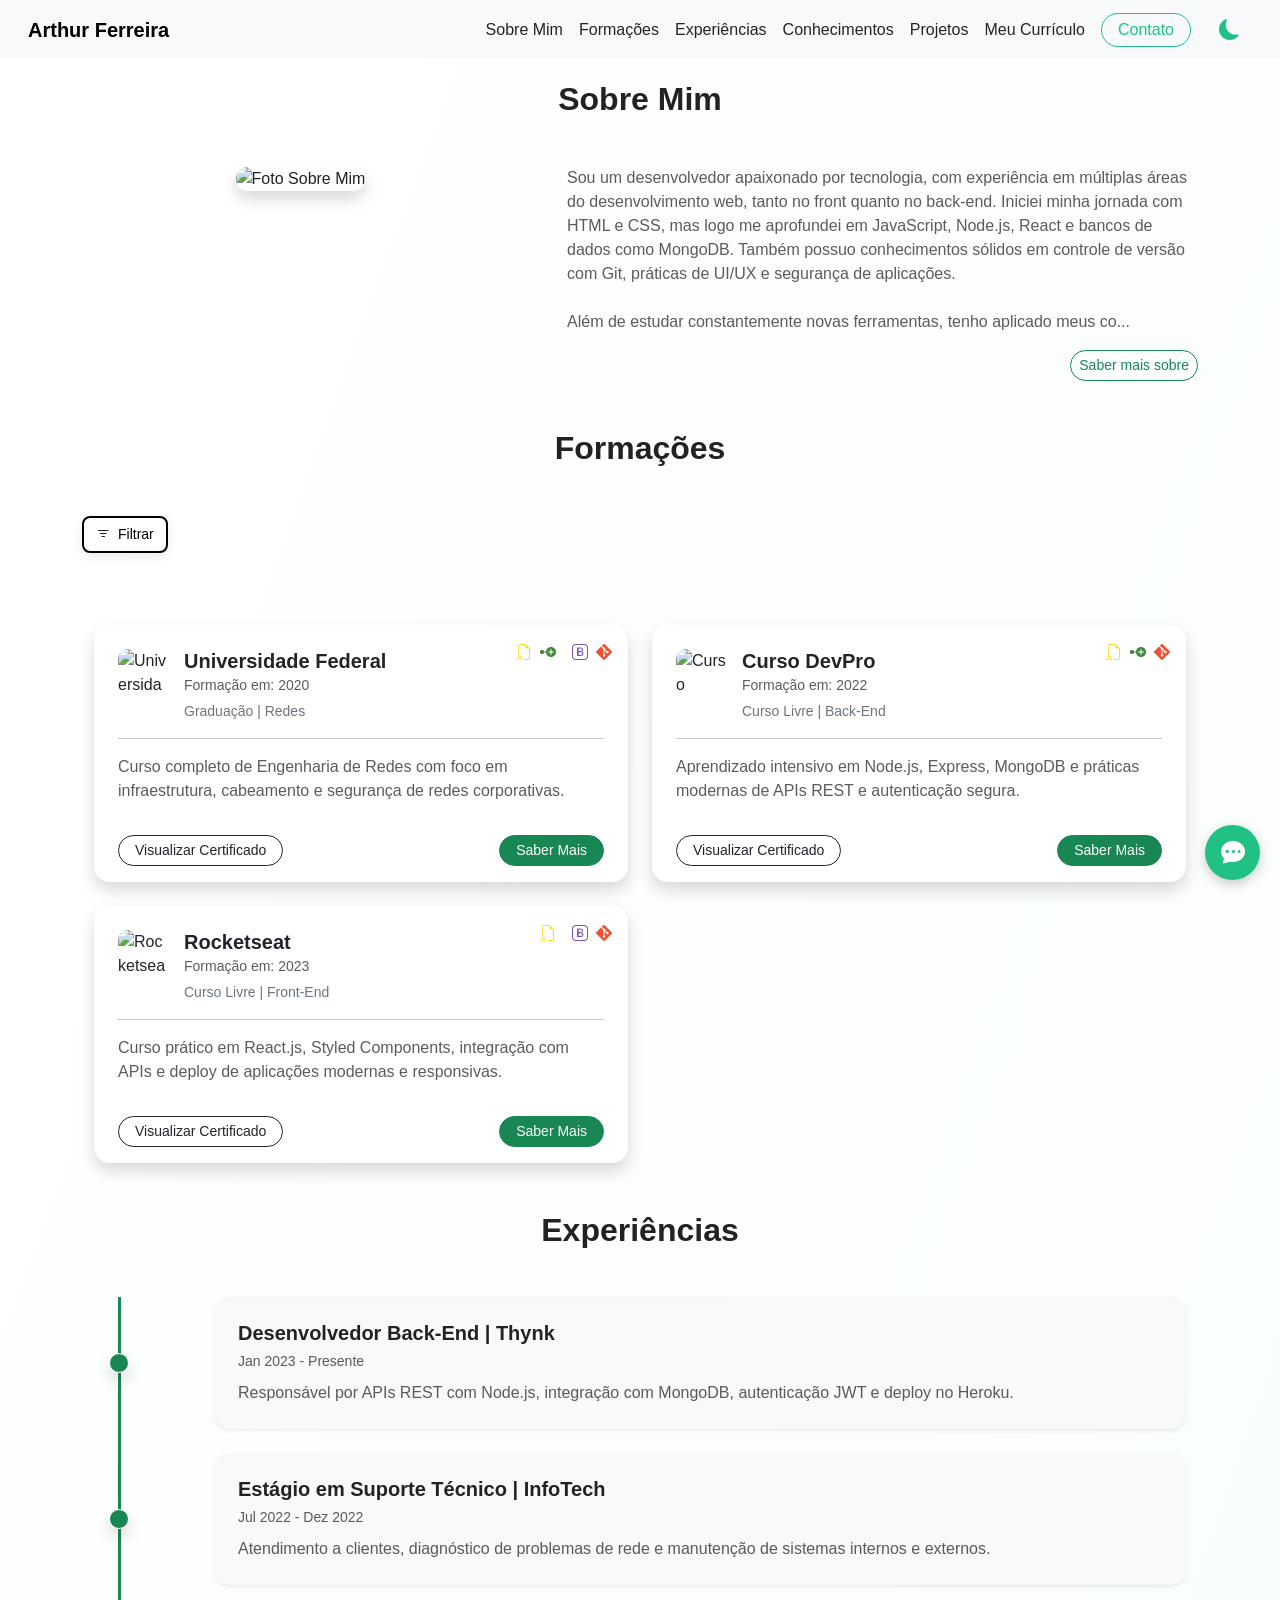
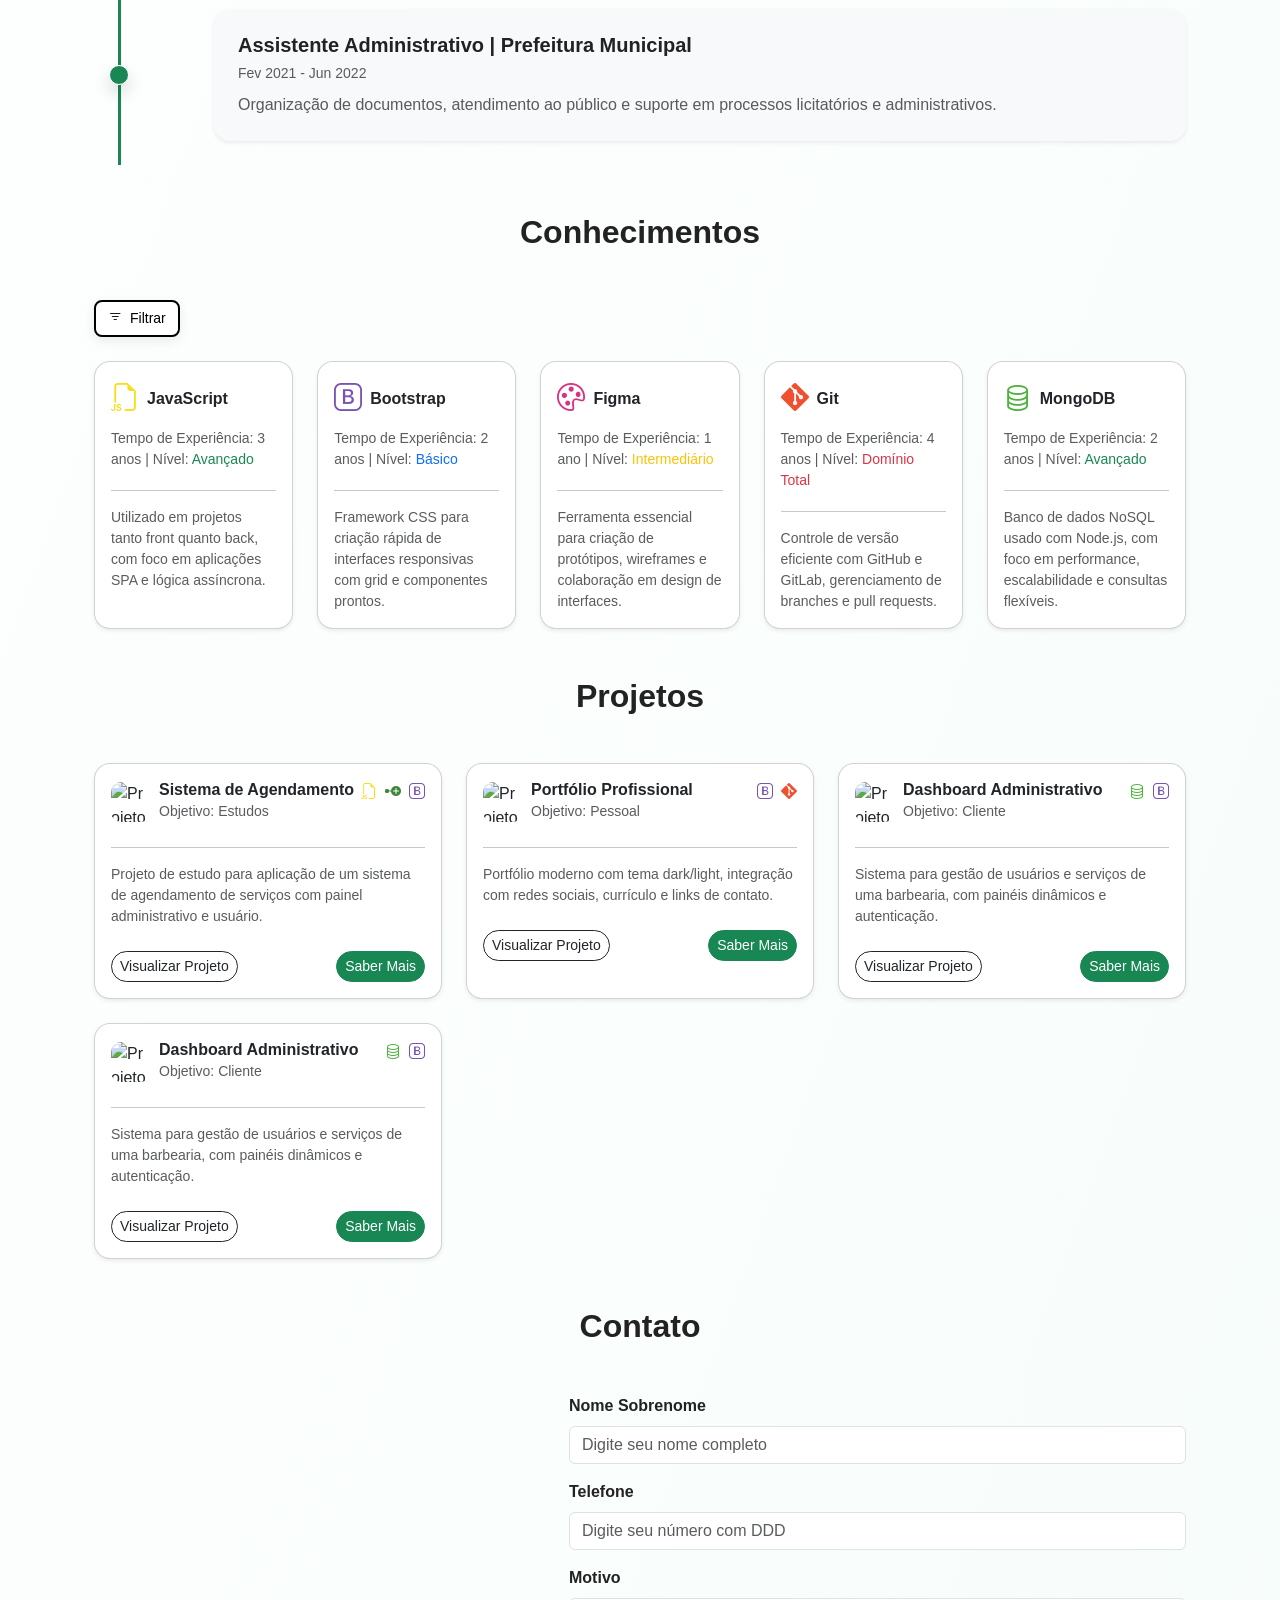
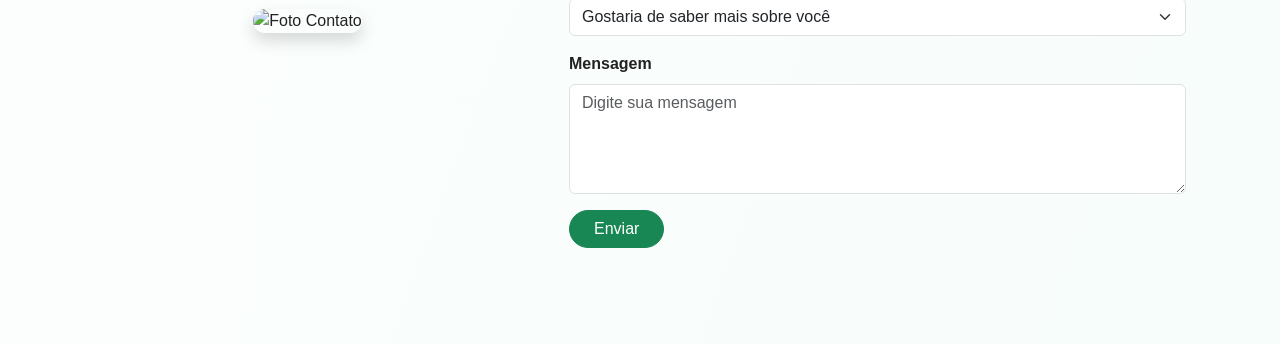
==== pages/index.html @ 511b7730 "ATT | Links & Page" ====
<!DOCTYPE html>
<html lang="pt-br">

<head>
    <meta charset="UTF-8" />
    <meta name="viewport" content="width=device-width, initial-scale=1.0" />
    <title>Arthur Ferreira | Portfólio</title>
    <link rel="stylesheet" href="https://cdnjs.cloudflare.com/ajax/libs/animate.css/4.1.1/animate.min.css" />
    <link href="https://cdnjs.cloudflare.com/ajax/libs/animate.css/4.1.1/animate.min.css" rel="stylesheet" />
    <link href="https://cdnjs.cloudflare.com/ajax/libs/animate.css/4.1.1/animate.min.css" rel="stylesheet" />
    <link href="https://cdn.jsdelivr.net/npm/bootstrap@5.3.3/dist/css/bootstrap.min.css" rel="stylesheet" />
    <link href="https://cdn.jsdelivr.net/npm/bootstrap-icons@1.10.5/font/bootstrap-icons.css" rel="stylesheet" />
    <style>
        :root {
            --verde: #21c184;
            --fundo-claro: linear-gradient(to bottom right, #ffffff, #f7fdfb);
            --fundo-escuro: #121212;
            --texto-claro: #222;
            --texto-escuro: #f1f1f1;
        }

        body {
            font-family: 'Segoe UI', sans-serif;
            margin: 0;
            padding: 0;
            background: var(--fundo-claro);
            color: var(--texto-claro);
            transition: background 0.3s, color 0.3s;
        }

        body.dark-mode {
            background: var(--fundo-escuro);
            color: var(--texto-escuro);
        }

        /* Tema Claro (padrão do Bootstrap bg-light) */
        .navbar {
            transition: background-color 0.3s ease, color 0.3s ease;
        }

        .navbar .nav-link {
            color: #212529;
            transition: color 0.3s ease;
        }

        .navbar .nav-link:hover {
            color: #21c184;
        }

        .navbar .btn-outline-verde {
            border: 1px solid #21c184;
            color: #21c184;
            transition: all 0.3s ease;
        }

        .navbar .btn-outline-verde:hover {
            background-color: rgba(33, 193, 132, 0.15);
        }

        /* === Tema Dark === */
        body.dark-mode .navbar {
            background-color: #1e1e1e !important;
        }

        body.dark-mode .navbar .nav-link {
            color: #f1f1f1 !important;
        }

        body.dark-mode .navbar .nav-link:hover {
            color: #21c184 !important;
        }

        body.dark-mode .navbar .btn-outline-verde {
            border: 1px solid #21c184;
            color: #21c184;
        }

        body.dark-mode .navbar .btn-outline-verde:hover {
            background-color: rgba(33, 193, 132, 0.15);
        }

        /* Botão hambúrguer para modo escuro */
        body.dark-mode .navbar-toggler {
            border-color: #ccc;
        }

        body.dark-mode .navbar-toggler-icon {
            background-image: url("data:image/svg+xml;charset=utf8,%3Csvg viewBox='0 0 30 30' xmlns='http://www.w3.org/2000/svg'%3E%3Cpath stroke='rgba%28 255, 255, 255, 0.7 %29)' stroke-width='2' stroke-linecap='round' stroke-miterlimit='10' d='M4 7h22M4 15h22M4 23h22'/%3E%3C/svg%3E");
        }


        .theme-toggle-btn {
            border: none;
            background: transparent;
            font-size: 1.3rem;
            color: var(--verde);
            margin-left: 1rem;
            cursor: pointer;
        }


        .theme-toggle-btn:hover {
            border: none;
            background: transparent;
            font-size: 1.3rem;
            color: var(--verde);
            margin-left: 1rem;
            cursor: pointer;
        }

        .message-balloon {
            position: fixed;
            bottom: 20px;
            right: 20px;
            background: var(--verde);
            color: white;
            border-radius: 50%;
            width: 55px;
            height: 55px;
            display: flex;
            align-items: center;
            justify-content: center;
            font-size: 1.5rem;
            cursor: pointer;
            box-shadow: 0 4px 12px rgba(0, 0, 0, 0.2);
            z-index: 1050;
        }

        .chat-popup {
            position: fixed;
            bottom: 90px;
            right: 20px;
            width: 320px;
            background: white;
            border-radius: 15px;
            box-shadow: 0 5px 15px rgba(0, 0, 0, 0.2);
            display: none;
            z-index: 1060;
            overflow: hidden;
        }

        body.dark-mode .chat-popup {
            background: #1e1e1e;
            color: #f1f1f1;
        }

        .chat-header {
            display: flex;
            align-items: center;
            padding: 1rem;
            border-bottom: 1px solid #ddd;
        }

        body.dark-mode .chat-header {
            border-color: #333;
        }

        .chat-header img {
            width: 40px;
            height: 40px;
            border-radius: 50%;
            margin-right: 10px;
        }

        .chat-body {
            padding: 1rem;
        }

        .chat-msg {
            min-height: 30px;
            font-size: 0.95rem;
            margin-bottom: 10px;
        }

        textarea#mensagemUsuario {
            resize: none;
            border-radius: 10px;
            padding: 10px;
            border: 1px solid #ccc;
            font-size: 0.95rem;
            transition: border 0.3s;
            height: 40px;
            overflow: hidden;
            width: 100%;
        }

        textarea#mensagemUsuario::-webkit-scrollbar {
            display: none;
        }

        textarea#mensagemUsuario {
            -ms-overflow-style: none;
            scrollbar-width: none;
        }

        body.dark-mode textarea#mensagemUsuario {
            background-color: #2a2a2a;
            border: 1px solid #444;
            color: #f1f1f1;
        }






        .filtro-modern {
            background-color: #fff;
            border: 2px solid #000;
            color: #000;
            border-radius: 8px;
            font-size: 1.0rem;
            padding: 4px 12px;
            box-shadow: 0 4px 12px rgba(0, 0, 0, 0.08);
            transition: all 0.3s ease;
        }

        .small-filtro {
            padding: 6px 12px;
            font-size: 0.875rem;
        }

        .filtro-modern:hover {
            box-shadow: 0 6px 20px rgba(0, 0, 0, 0.1);
        }

        #btnFiltro.active {
            border-color: var(--verde);
            background-color: rgba(33, 193, 132, 0.25);
            color: var(--verde);
        }

        body.dark-mode .filtro-modern {
            background-color: #1e1e1e;
            border-color: #fff;
            color: #fff;
            box-shadow: 0 4px 12px rgba(255, 255, 255, 0.05);
        }

        body.dark-mode #btnFiltro.active {
            background-color: rgba(33, 193, 132, 0.25);
            border-color: var(--verde);
            color: var(--verde);
        }

        .filtro-btn.small-btn {
            padding: 4px 12px;
            font-size: 1.0rem;
            border-radius: 8px;
            transition: all 0.2s ease;
        }

        .filtro-btn.small-btn:hover {
            background-color: rgba(33, 193, 132, 0.25);
            color: var(--verde);
            border-color: var(--verde);
        }

        body.dark-mode .dark-mode-card {
            background-color: #1e1e1e !important;
            color: #f1f1f1 !important;
        }

        body.dark-mode .dark-mode-card .text-muted {
            color: #ccc !important;
        }

        body.dark-mode .dark-mode-card .btn-outline-dark {
            color: #fff;
            border-color: #fff;
        }


        body.dark-mode .dark-mode-card {
            background-color: #1e1e1e !important;
            color: #f1f1f1 !important;
        }

        body.dark-mode .dark-mode-card .text-muted {
            color: #ccc !important;
        }



        .dark-mode .dark-mode-input {
            background-color: #2c2c2c !important;
            color: #f1f1f1 !important;
            border-color: #444 !important;
        }

        .dark-mode .dark-mode-input::placeholder {
            color: #aaa;
        }

        body.dark-mode #sobre-mim {
            color: #f1f1f1;
        }

        body.dark-mode #sobre-mim .text-muted {
            color: #ccc !important;
        }

        body.dark-mode #sobre-mim button.btn-outline-success {
            border-color: #21c184;
            color: #21c184;
        }

        body.dark-mode #sobre-mim button.btn-outline-success:hover {
            background-color: rgba(33, 193, 132, 0.15);
        }

        body.dark-mode #sobre-mim #textoSobre {
            color: #ccc !important;
        }

        body.dark-mode #sobre-mim .btn-outline-success {
            border-color: #21c184;
            color: #21c184;
        }

        body.dark-mode #modalSobre .modal-content {
            background-color: #1e1e1e;
            color: #f1f1f1;
        }

        body.dark-mode #modalSobre .modal-header,
        body.dark-mode #modalSobre .modal-body {
            background-color: #1e1e1e;
            color: #ccc;
        }
    </style>
</head>

<body>
    <!-- Navbar -->
    <nav class="navbar navbar-expand-lg fixed-top bg-light px-3">
        <div class="container-fluid">
            <a class="navbar-brand fw-bold" href="#">Arthur Ferreira</a>

            <!-- Botão hamburguer para mobile -->
            <button class="navbar-toggler" type="button" data-bs-toggle="collapse" data-bs-target="#navbarNav"
                aria-controls="navbarNav" aria-expanded="false" aria-label="Alternar navegação">
                <span class="navbar-toggler-icon"></span>
            </button>

            <!-- Itens colapsáveis -->
            <div class="collapse navbar-collapse justify-content-end" id="navbarNav">
                <ul class="navbar-nav align-items-center">
                    <li class="nav-item"><a class="nav-link" href="#sobre-mim">Sobre Mim</a></li>
                    <li class="nav-item"><a class="nav-link" href="#formacoes">Formações</a></li>
                    <li class="nav-item"><a class="nav-link" href="#experiencias">Experiências</a></li>
                    <li class="nav-item"><a class="nav-link" href="#conhecimentos">Conhecimentos</a></li>
                    <li class="nav-item"><a class="nav-link" href="#projetos">Projetos</a></li>
                    <li class="nav-item"><a class="nav-link" href="#">Meu Currículo</a></li>
                    <li class="nav-item">
                        <a class="nav-link btn btn-outline-verde px-3 py-1 ms-2" style="border-radius: 45px;"
                            href="#contato">Contato</a>
                    </li>
                    <li class="nav-item">
                        <button class="theme-toggle-btn btn btn-link" onclick="toggleTheme()">
                            <i class="bi bi-moon-fill" id="theme-icon"></i>
                        </button>
                    </li>
                </ul>
            </div>
        </div>
    </nav>


    <div style="margin-top: 80px;"></div>


    <section id="sobre-mim" class="container my-5">
        <h2 class="text-center fw-bold mb-5">Sobre Mim</h2>
        <div class="row align-items-start g-5">
            <div class="col-md-5 text-center">
                <img src="img/sobre.jpg" alt="Foto Sobre Mim" class="img-fluid rounded-4 shadow">
            </div>
            <div class="col-md-7">
                <div id="textoSobre" class="text-muted" style="white-space: pre-line;"></div>
                <button id="btnSaberMais" class="btn btn-outline-success btn-sm mt-3 float-end d-none"
                    style="border-radius: 455px;" data-bs-toggle="modal" data-bs-target="#modalSobre">Saber mais
                    sobre</button>
            </div>
        </div>
    </section>

    <!-- Modal -->
    <div class="modal fade" id="modalSobre" tabindex="-1" aria-labelledby="modalSobreLabel" aria-hidden="true">
        <div class="modal-dialog modal-xl modal-dialog-centered">
            <div class="modal-content" style="height: 90vh;">
                <div class="modal-header">
                    <h5 class="modal-title" id="modalSobreLabel">Sobre Mim</h5>
                    <button type="button" class="btn-close" data-bs-dismiss="modal" aria-label="Fechar"></button>
                </div>
                <div class="modal-body overflow-auto" id="textoModalSobre"
                    style="max-height: calc(90vh - 60px); white-space: pre-line;"></div>
            </div>
        </div>
    </div>

    <section id="formacoes" class="container my-5">
        <h2 class="text-center fw-bold mb-5">Formações</h2>
        <div class="row">
            <!-- Filtro -->
            <div class="col-md-12 d-flex align-items-start">
                <div>
                    <button id="btnFiltro"
                        class="btn filtro-modern small-filtro d-flex align-items-center justify-content-between"
                        onclick="toggleFiltros()">
                        <span><i class="bi bi-filter me-2"></i>Filtrar</span>
                    </button>
                </div>
                <div id="filtroCategorias" class="ms-3 d-none animate__animated animate__fadeIn d-flex flex-wrap gap-2">
                    <button class="btn btn-outline-secondary filtro-btn small-btn"
                        onclick="filtrarCards('Graduação')">Graduação</button>
                    <button class="btn btn-outline-secondary filtro-btn small-btn"
                        onclick="filtrarCards('Curso Livre')">Curso Livre</button>
                    <button class="btn btn-outline-secondary filtro-btn small-btn"
                        onclick="filtrarCards('Back-End')">Back-End</button>
                    <button class="btn btn-outline-secondary filtro-btn small-btn"
                        onclick="filtrarCards('Front-End')">Front-End</button>
                    <button class="btn btn-outline-secondary filtro-btn small-btn"
                        onclick="filtrarCards('Segurança')">Segurança</button>
                    <button class="btn btn-outline-secondary filtro-btn small-btn"
                        onclick="filtrarCards('Redes')">Redes</button>
                    <button class="btn btn-outline-secondary filtro-btn small-btn"
                        onclick="filtrarCards('Todos')">Todos</button>
                </div>
            </div>

            <!-- Cards de formação -->
            <div class="col-md-12 mt-4">
                <section class="container my-5">
                    <div class="row g-4">

                        <!-- Curso 1 -->
                        <div class="col-md-6 card-box" data-tags="Graduação Redes">
                            <div
                                class="card h-100 shadow rounded-4 border-0 bg-white text-dark dark-mode-card position-relative">
                                <div class="position-absolute top-0 end-0 p-3">
                                    <div class="d-flex gap-2">
                                        <i class="bi bi-filetype-js" style="color: #f7df1e;"></i>
                                        <i class="bi bi-node-plus-fill" style="color: #3c873a;"></i>
                                        <i class="bi bi-react" style="color: #61dafb;"></i>
                                        <i class="bi bi-bootstrap" style="color: #7952b3;"></i>
                                        <i class="bi bi-git" style="color: #f05030;"></i>
                                    </div>
                                </div>
                                <div class="card-body p-4">
                                    <div class="d-flex align-items-start mb-3">
                                        <img src="img1.jpg" alt="Universidade Federal" class="me-3"
                                            style="width: 50px; height: 50px; object-fit: cover; border-radius: 10px;">
                                        <div class="w-100">
                                            <h5 class="mb-0 fw-semibold">Universidade Federal</h5>
                                            <small class="text-muted">Formação em: 2020</small>
                                            <div class="mt-1">
                                                <small class="text-secondary d-block">Graduação | Redes</small>
                                            </div>
                                        </div>
                                    </div>
                                    <hr>
                                    <p class="card-text text-muted">Curso completo de Engenharia de Redes com foco em
                                        infraestrutura, cabeamento e segurança de redes corporativas.</p>
                                </div>
                                <div
                                    class="card-footer d-flex justify-content-between bg-transparent border-0 px-4 pb-3">
                                    <a href="certificados/cert1.pdf" target="_blank"
                                        class="btn btn-outline-dark btn-sm rounded-pill px-3">Visualizar Certificado</a>
                                    <button class="btn btn-success btn-sm rounded-pill px-3" data-bs-toggle="modal"
                                        data-bs-target="#modalCurso1">Saber Mais</button>
                                </div>
                            </div>
                        </div>

                        <!-- Curso 2 -->
                        <div class="col-md-6 card-box" data-tags="Curso Livre Back-End">
                            <div
                                class="card h-100 shadow rounded-4 border-0 bg-white text-dark dark-mode-card position-relative">
                                <div class="position-absolute top-0 end-0 p-3">
                                    <div class="d-flex gap-2">
                                        <i class="bi bi-filetype-js" style="color: #f7df1e;"></i>
                                        <i class="bi bi-node-plus-fill" style="color: #3c873a;"></i>
                                        <i class="bi bi-git" style="color: #f05030;"></i>
                                    </div>
                                </div>
                                <div class="card-body p-4">
                                    <div class="d-flex align-items-start mb-3">
                                        <img src="img2.jpg" alt="Curso DevPro" class="me-3"
                                            style="width: 50px; height: 50px; object-fit: cover; border-radius: 10px;">
                                        <div class="w-100">
                                            <h5 class="mb-0 fw-semibold">Curso DevPro</h5>
                                            <small class="text-muted">Formação em: 2022</small>
                                            <div class="mt-1">
                                                <small class="text-secondary d-block">Curso Livre | Back-End</small>
                                            </div>
                                        </div>
                                    </div>
                                    <hr>
                                    <p class="card-text text-muted">Aprendizado intensivo em Node.js, Express, MongoDB e
                                        práticas modernas de APIs REST e autenticação segura.</p>
                                </div>
                                <div
                                    class="card-footer d-flex justify-content-between bg-transparent border-0 px-4 pb-3">
                                    <a href="certificados/cert2.pdf" target="_blank"
                                        class="btn btn-outline-dark btn-sm rounded-pill px-3">Visualizar Certificado</a>
                                    <button class="btn btn-success btn-sm rounded-pill px-3" data-bs-toggle="modal"
                                        data-bs-target="#modalCurso2">Saber Mais</button>
                                </div>
                            </div>
                        </div>

                        <!-- Curso 3 -->
                        <div class="col-md-6 card-box" data-tags="Curso Livre Front-End">
                            <div
                                class="card h-100 shadow rounded-4 border-0 bg-white text-dark dark-mode-card position-relative">
                                <div class="position-absolute top-0 end-0 p-3">
                                    <div class="d-flex gap-2">
                                        <i class="bi bi-filetype-js" style="color: #f7df1e;"></i>
                                        <i class="bi bi-react" style="color: #61dafb;"></i>
                                        <i class="bi bi-bootstrap" style="color: #7952b3;"></i>
                                        <i class="bi bi-git" style="color: #f05030;"></i>
                                    </div>
                                </div>
                                <div class="card-body p-4">
                                    <div class="d-flex align-items-start mb-3">
                                        <img src="img3.jpg" alt="Rocketseat" class="me-3"
                                            style="width: 50px; height: 50px; object-fit: cover; border-radius: 10px;">
                                        <div class="w-100">
                                            <h5 class="mb-0 fw-semibold">Rocketseat</h5>
                                            <small class="text-muted">Formação em: 2023</small>
                                            <div class="mt-1">
                                                <small class="text-secondary d-block">Curso Livre | Front-End</small>
                                            </div>
                                        </div>
                                    </div>
                                    <hr>
                                    <p class="card-text text-muted">Curso prático em React.js, Styled Components,
                                        integração com APIs e deploy de aplicações modernas e responsivas.</p>
                                </div>
                                <div
                                    class="card-footer d-flex justify-content-between bg-transparent border-0 px-4 pb-3">
                                    <a href="certificados/cert3.pdf" target="_blank"
                                        class="btn btn-outline-dark btn-sm rounded-pill px-3">Visualizar Certificado</a>
                                    <button class="btn btn-success btn-sm rounded-pill px-3" data-bs-toggle="modal"
                                        data-bs-target="#modalCurso3">Saber Mais</button>
                                </div>
                            </div>
                        </div>
                    </div>
                </section>

                <!-- Modais dos cursos -->
                <!-- Modal Curso 1 -->
                <div class="modal fade" id="modalCurso1" tabindex="-1" aria-labelledby="modalCurso1Label"
                    aria-hidden="true">
                    <div class="modal-dialog modal-xl modal-dialog-centered">
                        <div class="modal-content" style="height: 90vh;">
                            <div class="modal-header">
                                <div class="d-flex align-items-center">
                                    <img src="img1.jpg" alt="Universidade Federal"
                                        style="width: 50px; height: 50px; object-fit: cover; border-radius: 10px;"
                                        class="me-3">
                                    <h5 class="modal-title" id="modalCurso1Label">Universidade Federal - Engenharia de
                                        Redes</h5>
                                </div>
                                <button type="button" class="btn-close" data-bs-dismiss="modal"
                                    aria-label="Fechar"></button>
                            </div>
                            <div class="modal-body overflow-auto" style="max-height: calc(90vh - 60px);">
                                <p class="text-muted">
                                    Este curso de Engenharia de Redes da Universidade Federal oferece uma base sólida em
                                    infraestrutura de redes, cabeamento estruturado, protocolos de comunicação,
                                    segurança de redes, e práticas modernas de conectividade. Os alunos também são
                                    capacitados com tecnologias como JavaScript, Node.js, React, Git e Bootstrap ao
                                    longo de projetos práticos e estudos de caso. Ao final da formação, o aluno está
                                    apto a projetar, implementar e manter redes corporativas robustas e seguras.
                                </p>
                            </div>
                        </div>
                    </div>
                </div>

                <!-- Modal Curso 2 -->
                <div class="modal fade" id="modalCurso2" tabindex="-1" aria-labelledby="modalCurso2Label"
                    aria-hidden="true">
                    <div class="modal-dialog modal-xl modal-dialog-centered">
                        <div class="modal-content" style="height: 90vh;">
                            <div class="modal-header">
                                <div class="d-flex align-items-center">
                                    <img src="img2.jpg" alt="Curso DevPro"
                                        style="width: 50px; height: 50px; object-fit: cover; border-radius: 10px;"
                                        class="me-3">
                                    <h5 class="modal-title" id="modalCurso2Label">Curso DevPro - Back-End Profissional
                                    </h5>
                                </div>
                                <button type="button" class="btn-close" data-bs-dismiss="modal"
                                    aria-label="Fechar"></button>
                            </div>
                            <div class="modal-body overflow-auto" style="max-height: calc(90vh - 60px);">
                                <p class="text-muted">
                                    Curso focado em desenvolvimento de aplicações com Node.js, Express.js e MongoDB. Os
                                    alunos trabalham com autenticação, rotas seguras, middlewares e deploy em servidores
                                    reais. Utiliza ferramentas modernas como Git, Insomnia e integrações com sistemas
                                    externos.
                                </p>
                            </div>
                        </div>
                    </div>
                </div>

                <!-- Modal Curso 3 -->
                <div class="modal fade" id="modalCurso3" tabindex="-1" aria-labelledby="modalCurso3Label"
                    aria-hidden="true">
                    <div class="modal-dialog modal-xl modal-dialog-centered">
                        <div class="modal-content" style="height: 90vh;">
                            <div class="modal-header">
                                <div class="d-flex align-items-center">
                                    <img src="img3.jpg" alt="Rocketseat"
                                        style="width: 50px; height: 50px; object-fit: cover; border-radius: 10px;"
                                        class="me-3">
                                    <h5 class="modal-title" id="modalCurso3Label">Rocketseat - Front-End com React</h5>
                                </div>
                                <button type="button" class="btn-close" data-bs-dismiss="modal"
                                    aria-label="Fechar"></button>
                            </div>
                            <div class="modal-body overflow-auto" style="max-height: calc(90vh - 60px);">
                                <p class="text-muted">
                                    Curso voltado para desenvolvedores que desejam aprender e dominar React.js. O
                                    conteúdo abrange criação de componentes reutilizáveis, gerenciamento de estado com
                                    hooks, consumo de APIs REST e GraphQL, estilização com Styled Components e boas
                                    práticas de organização de projetos modernos.
                                </p>
                            </div>
                        </div>
                    </div>
                </div>

                <section id="experiencias" class="container my-5">
                    <h2 class="text-center fw-bold mb-5">Experiências</h2>
                    <div class="position-relative ms-4">
                        <div class="border-start border-3 border-success position-absolute top-0 start-0 h-100"
                            style="left: 25px;"></div>
                        <div class="ms-5 pb-4">
                            <!-- Experiência 1 -->
                            <div class="position-relative mb-4 animate__animated animate__fadeInUp">
                                <div class="position-absolute top-50 translate-middle rounded-circle bg-success shadow border border-white dark-mode-border-dark"
                                    style="width: 20px; height: 20px; left: -47px;"></div>
                                <div class="bg-light dark-mode-card p-4 rounded-4 shadow-sm ms-5">
                                    <h5 class="fw-bold mb-1">Desenvolvedor Back-End | Thynk</h5>
                                    <small class="text-muted">Jan 2023 - Presente</small>
                                    <p class="mb-0 mt-2 text-muted">Responsável por APIs REST com Node.js, integração
                                        com MongoDB, autenticação JWT e deploy no Heroku.</p>
                                </div>
                            </div>
                            <!-- Experiência 2 -->
                            <div class="position-relative mb-4 animate__animated animate__fadeInUp">
                                <div class="position-absolute top-50 translate-middle rounded-circle bg-success shadow border border-white dark-mode-border-dark"
                                    style="width: 20px; height: 20px; left: -47px;"></div>
                                <div class="bg-light dark-mode-card p-4 rounded-4 shadow-sm ms-5">
                                    <h5 class="fw-bold mb-1">Estágio em Suporte Técnico | InfoTech</h5>
                                    <small class="text-muted">Jul 2022 - Dez 2022</small>
                                    <p class="mb-0 mt-2 text-muted">Atendimento a clientes, diagnóstico de problemas de
                                        rede e manutenção de sistemas internos e externos.</p>
                                </div>
                            </div>
                            <!-- Experiência 3 -->
                            <div class="position-relative animate__animated animate__fadeInUp">
                                <div class="position-absolute top-50 translate-middle rounded-circle bg-success shadow border border-white dark-mode-border-dark"
                                    style="width: 20px; height: 20px; left: -47px;"></div>
                                <div class="bg-light dark-mode-card p-4 rounded-4 shadow-sm ms-5">
                                    <h5 class="fw-bold mb-1">Assistente Administrativo | Prefeitura Municipal</h5>
                                    <small class="text-muted">Fev 2021 - Jun 2022</small>
                                    <p class="mb-0 mt-2 text-muted">Organização de documentos, atendimento ao público e
                                        suporte em processos licitatórios e administrativos.</p>
                                </div>
                            </div>
                        </div>
                    </div>
                </section>

                <section id="conhecimentos" class="container my-5">
                    <h2 class="text-center fw-bold mb-5">Conhecimentos</h2>

                    <!-- Filtro de categorias -->
                    <div class="d-flex align-items-center mb-4">
                        <button id="btnFiltroConhecimentos"
                            class="btn filtro-modern small-filtro d-flex align-items-center justify-content-between"
                            onclick="toggleFiltrosConhecimentos()">
                            <span><i class="bi bi-filter me-2"></i>Filtrar</span>
                        </button>
                        <div id="filtroCategoriasConhecimentos"
                            class="ms-3 d-none animate__animated animate__fadeIn d-flex flex-wrap gap-2">
                            <button class="btn btn-outline-secondary filtro-btn small-btn"
                                onclick="filtrarConhecimentos('Back-End')">Back-End</button>
                            <button class="btn btn-outline-secondary filtro-btn small-btn"
                                onclick="filtrarConhecimentos('Front-End')">Front-End</button>
                            <button class="btn btn-outline-secondary filtro-btn small-btn"
                                onclick="filtrarConhecimentos('UI/UX')">UI/UX</button>
                            <button class="btn btn-outline-secondary filtro-btn small-btn"
                                onclick="filtrarConhecimentos('Versionamento')">Versionamento</button>
                            <button class="btn btn-outline-secondary filtro-btn small-btn"
                                onclick="filtrarConhecimentos('Segurança')">Segurança</button>
                            <button class="btn btn-outline-secondary filtro-btn small-btn"
                                onclick="filtrarConhecimentos('Redes')">Redes</button>
                            <button class="btn btn-outline-secondary filtro-btn small-btn"
                                onclick="filtrarConhecimentos('Todos')">Todos</button>
                        </div>
                    </div>

                    <!-- Cards de conhecimentos -->
                    <div class="row row-cols-1 row-cols-sm-2 row-cols-md-3 row-cols-lg-5 g-4">
                        <!-- Exemplo de Card 1 -->
                        <div class="col conhecimento-card" data-tags="Back-End">
                            <div class="card h-100 shadow-sm rounded-4 p-3 dark-mode-card">
                                <div class="d-flex align-items-center mb-2">
                                    <i class="bi bi-filetype-js fs-3 me-2" style="color: #f7df1e;"></i>
                                    <h6 class="mb-0 fw-bold">JavaScript</h6>
                                </div>
                                <p class="mb-1 text-muted small">Tempo de Experiência: 3 anos | Nível: <span
                                        class="text-success">Avançado</span></p>
                                <hr>
                                <p class="mb-0 text-muted small">Utilizado em projetos tanto front quanto back, com
                                    foco em aplicações SPA e lógica assíncrona.</p>
                            </div>
                        </div>

                        <div class="col conhecimento-card" data-tags="Front-End">
                            <div class="card h-100 shadow-sm rounded-4 p-3 dark-mode-card">
                                <div class="d-flex align-items-center mb-2">
                                    <i class="bi bi-bootstrap fs-3 me-2" style="color: #7952b3;"></i>
                                    <h6 class="mb-0 fw-bold">Bootstrap</h6>
                                </div>
                                <p class="mb-1 text-muted small">Tempo de Experiência: 2 anos | Nível: <span
                                        class="text-primary">Básico</span></p>
                                <hr>
                                <p class="mb-0 text-muted small">Framework CSS para criação rápida de interfaces
                                    responsivas com grid e componentes prontos.</p>
                            </div>
                        </div>

                        <div class="col conhecimento-card" data-tags="UI/UX">
                            <div class="card h-100 shadow-sm rounded-4 p-3 dark-mode-card">
                                <div class="d-flex align-items-center mb-2">
                                    <i class="bi bi-palette fs-3 me-2" style="color: #d63384;"></i>
                                    <h6 class="mb-0 fw-bold">Figma</h6>
                                </div>
                                <p class="mb-1 text-muted small">Tempo de Experiência: 1 ano | Nível: <span
                                        class="text-warning">Intermediário</span></p>
                                <hr>
                                <p class="mb-0 text-muted small">Ferramenta essencial para criação de protótipos,
                                    wireframes e colaboração em design de interfaces.</p>
                            </div>
                        </div>

                        <div class="col conhecimento-card" data-tags="Versionamento">
                            <div class="card h-100 shadow-sm rounded-4 p-3 dark-mode-card">
                                <div class="d-flex align-items-center mb-2">
                                    <i class="bi bi-git fs-3 me-2" style="color: #f05030;"></i>
                                    <h6 class="mb-0 fw-bold">Git</h6>
                                </div>
                                <p class="mb-1 text-muted small">Tempo de Experiência: 4 anos | Nível: <span
                                        class="text-danger">Domínio Total</span></p>
                                <hr>
                                <p class="mb-0 text-muted small">Controle de versão eficiente com GitHub e GitLab,
                                    gerenciamento de branches e pull requests.</p>
                            </div>
                        </div>

                        <div class="col conhecimento-card" data-tags="Back-End">
                            <div class="card h-100 shadow-sm rounded-4 p-3 dark-mode-card">
                                <div class="d-flex align-items-center mb-2">
                                    <i class="bi bi-database fs-3 me-2" style="color: #4db33d;"></i>
                                    <h6 class="mb-0 fw-bold">MongoDB</h6>
                                </div>
                                <p class="mb-1 text-muted small">Tempo de Experiência: 2 anos | Nível: <span
                                        class="text-success">Avançado</span></p>
                                <hr>
                                <p class="mb-0 text-muted small">Banco de dados NoSQL usado com Node.js, com foco em
                                    performance, escalabilidade e consultas flexíveis.</p>
                            </div>
                        </div>

                        <!-- + mais cards em seguida conforme desejar -->
                    </div>
                </section>

                <section id="projetos" class="container my-5">
                    <h2 class="text-center fw-bold mb-5">Projetos</h2>
                    <div class="row row-cols-1 row-cols-md-3 g-4">

                        <!-- Projeto 1 -->
                        <div class="col">
                            <div class="card h-100 shadow-sm rounded-4 p-3 dark-mode-card position-relative">
                                <div class="d-flex justify-content-between align-items-start mb-2">
                                    <div class="d-flex align-items-center">
                                        <img src="img/projeto1.jpg" alt="Projeto 1"
                                            style="width: 40px; height: 40px; border-radius: 10px; object-fit: cover;"
                                            class="me-2">
                                        <div>
                                            <h6 class="mb-0 fw-bold">Sistema de Agendamento</h6>
                                            <small class="text-muted">Objetivo: Estudos</small>
                                        </div>
                                    </div>
                                    <div class="d-flex gap-2">
                                        <i class="bi bi-filetype-js" style="color: #f7df1e;"></i>
                                        <i class="bi bi-node-plus-fill" style="color: #3c873a;"></i>
                                        <i class="bi bi-bootstrap" style="color: #7952b3;"></i>
                                    </div>
                                </div>
                                <hr>
                                <p class="text-muted small">Projeto de estudo para aplicação de um sistema de
                                    agendamento de serviços com painel administrativo e usuário.</p>
                                <div class="d-flex justify-content-between align-items-end pt-2">
                                    <a href="#" class="btn btn-outline-dark btn-sm rounded-pill">Visualizar Projeto</a>
                                    <button class="btn btn-success btn-sm rounded-pill" data-bs-toggle="modal"
                                        data-bs-target="#modalProjeto1">Saber Mais</button>
                                </div>
                            </div>
                        </div>

                        <!-- Projeto 2 -->
                        <div class="col">
                            <div class="card h-100 shadow-sm rounded-4 p-3 dark-mode-card position-relative">
                                <div class="d-flex justify-content-between align-items-start mb-2">
                                    <div class="d-flex align-items-center">
                                        <img src="img/projeto2.jpg" alt="Projeto 2"
                                            style="width: 40px; height: 40px; border-radius: 10px; object-fit: cover;"
                                            class="me-2">
                                        <div>
                                            <h6 class="mb-0 fw-bold">Portfólio Profissional</h6>
                                            <small class="text-muted">Objetivo: Pessoal</small>
                                        </div>
                                    </div>
                                    <div class="d-flex gap-2">
                                        <i class="bi bi-bootstrap" style="color: #7952b3;"></i>
                                        <i class="bi bi-git" style="color: #f05030;"></i>
                                    </div>
                                </div>
                                <hr>
                                <p class="text-muted small">Portfólio moderno com tema dark/light, integração com redes
                                    sociais, currículo e links de contato.</p>
                                <div class="d-flex justify-content-between align-items-end pt-2">
                                    <a href="#" class="btn btn-outline-dark btn-sm rounded-pill">Visualizar Projeto</a>
                                    <button class="btn btn-success btn-sm rounded-pill" data-bs-toggle="modal"
                                        data-bs-target="#modalProjeto2">Saber Mais</button>
                                </div>
                            </div>
                        </div>

                        <!-- Projeto 3 -->
                        <div class="col">
                            <div class="card h-100 shadow-sm rounded-4 p-3 dark-mode-card position-relative">
                                <div class="d-flex justify-content-between align-items-start mb-2">
                                    <div class="d-flex align-items-center">
                                        <img src="img/projeto3.jpg" alt="Projeto 3"
                                            style="width: 40px; height: 40px; border-radius: 10px; object-fit: cover;"
                                            class="me-2">
                                        <div>
                                            <h6 class="mb-0 fw-bold">Dashboard Administrativo</h6>
                                            <small class="text-muted">Objetivo: Cliente</small>
                                        </div>
                                    </div>
                                    <div class="d-flex gap-2">
                                        <i class="bi bi-database" style="color: #4db33d;"></i>
                                        <i class="bi bi-bootstrap" style="color: #7952b3;"></i>
                                    </div>
                                </div>
                                <hr>
                                <p class="text-muted small">Sistema para gestão de usuários e serviços de uma barbearia,
                                    com painéis dinâmicos e autenticação.</p>
                                <div class="d-flex justify-content-between align-items-end pt-2">
                                    <a href="#" class="btn btn-outline-dark btn-sm rounded-pill">Visualizar Projeto</a>
                                    <button class="btn btn-success btn-sm rounded-pill" data-bs-toggle="modal"
                                        data-bs-target="#modalProjeto3">Saber Mais</button>
                                </div>
                            </div>
                        </div>
                        <!-- Projeto 4 -->
                        <div class="col">
                            <div class="card h-100 shadow-sm rounded-4 p-3 dark-mode-card position-relative">
                                <div class="d-flex justify-content-between align-items-start mb-2">
                                    <div class="d-flex align-items-center">
                                        <img src="img/projeto4.jpg" alt="Projeto 3"
                                            style="width: 40px; height: 40px; border-radius: 10px; object-fit: cover;"
                                            class="me-2">
                                        <div>
                                            <h6 class="mb-0 fw-bold">Dashboard Administrativo</h6>
                                            <small class="text-muted">Objetivo: Cliente</small>
                                        </div>
                                    </div>
                                    <div class="d-flex gap-2">
                                        <i class="bi bi-database" style="color: #4db33d;"></i>
                                        <i class="bi bi-bootstrap" style="color: #7952b3;"></i>
                                    </div>
                                </div>
                                <hr>
                                <p class="text-muted small">Sistema para gestão de usuários e serviços de uma barbearia,
                                    com painéis dinâmicos e autenticação.</p>
                                <div class="d-flex justify-content-between align-items-end pt-2">
                                    <a href="#" class="btn btn-outline-dark btn-sm rounded-pill">Visualizar Projeto</a>
                                    <button class="btn btn-success btn-sm rounded-pill" data-bs-toggle="modal"
                                        data-bs-target="#modalProjeto4">Saber Mais</button>
                                </div>
                            </div>
                        </div>
                    </div>
                </section>

                <!-- Modais dos projetos -->
                <div class="modal fade" id="modalProjeto1" tabindex="-1" aria-labelledby="modalProjeto1Label"
                    aria-hidden="true">
                    <div class="modal-dialog modal-xl modal-dialog-centered">
                        <div class="modal-content" style="height: 90vh;">
                            <div class="modal-header">
                                <div class="d-flex align-items-center">
                                    <img src="img/projeto1.jpg" alt="Projeto 1" class="me-3"
                                        style="width: 50px; height: 50px; border-radius: 10px; object-fit: cover;">
                                    <h5 class="modal-title" id="modalProjeto1Label">Sistema de Agendamento</h5>
                                </div>
                                <button type="button" class="btn-close" data-bs-dismiss="modal"
                                    aria-label="Fechar"></button>
                            </div>
                            <div class="modal-body overflow-auto" style="max-height: calc(90vh - 60px);">
                                <p class="text-muted">Projeto desenvolvido como estudo para aplicar conceitos de backend
                                    em Node.js, rotas protegidas, banco MongoDB e interfaces responsivas com Bootstrap.
                                </p>
                            </div>
                        </div>
                    </div>
                </div>

                <div class="modal fade" id="modalProjeto2" tabindex="-1" aria-labelledby="modalProjeto2Label"
                    aria-hidden="true">
                    <div class="modal-dialog modal-xl modal-dialog-centered">
                        <div class="modal-content" style="height: 90vh;">
                            <div class="modal-header">
                                <div class="d-flex align-items-center">
                                    <img src="img/projeto2.jpg" alt="Projeto 2" class="me-3"
                                        style="width: 50px; height: 50px; border-radius: 10px; object-fit: cover;">
                                    <h5 class="modal-title" id="modalProjeto2Label">Portfólio Profissional</h5>
                                </div>
                                <button type="button" class="btn-close" data-bs-dismiss="modal"
                                    aria-label="Fechar"></button>
                            </div>
                            <div class="modal-body overflow-auto" style="max-height: calc(90vh - 60px);">
                                <p class="text-muted">Site pessoal moderno com modo escuro, responsivo, integração com
                                    redes sociais, currículo em PDF, links de projetos e formulário de contato com envio
                                    para WhatsApp.</p>
                            </div>
                        </div>
                    </div>
                </div>

                <div class="modal fade" id="modalProjeto3" tabindex="-1" aria-labelledby="modalProjeto3Label"
                    aria-hidden="true">
                    <div class="modal-dialog modal-xl modal-dialog-centered">
                        <div class="modal-content" style="height: 90vh;">
                            <div class="modal-header">
                                <div class="d-flex align-items-center">
                                    <img src="img/projeto3.jpg" alt="Projeto 3" class="me-3"
                                        style="width: 50px; height: 50px; border-radius: 10px; object-fit: cover;">
                                    <h5 class="modal-title" id="modalProjeto3Label">Dashboard Administrativo</h5>
                                </div>
                                <button type="button" class="btn-close" data-bs-dismiss="modal"
                                    aria-label="Fechar"></button>
                            </div>
                            <div class="modal-body overflow-auto" style="max-height: calc(90vh - 60px);">
                                <p class="text-muted">Aplicação focada no gerenciamento de serviços e clientes para
                                    barbearias, com autenticação, relatórios e dashboards em tempo real, totalmente
                                    responsiva e moderna.</p>
                            </div>
                        </div>
                    </div>
                </div>

                <div class="modal fade" id="modalProjeto3" tabindex="-1" aria-labelledby="modalProjeto3Label"
                    aria-hidden="true">
                    <div class="modal-dialog modal-xl modal-dialog-centered">
                        <div class="modal-content" style="height: 90vh;">
                            <div class="modal-header">
                                <div class="d-flex align-items-center">
                                    <img src="img/projeto3.jpg" alt="Projeto 3" class="me-3"
                                        style="width: 50px; height: 50px; border-radius: 10px; object-fit: cover;">
                                    <h5 class="modal-title" id="modalProjeto3Label">Dashboard Administrativo</h5>
                                </div>
                                <button type="button" class="btn-close" data-bs-dismiss="modal"
                                    aria-label="Fechar"></button>
                            </div>
                            <div class="modal-body overflow-auto" style="max-height: calc(90vh - 60px);">
                                <p class="text-muted">Aplicação focada no gerenciamento de serviços e clientes para
                                    barbearias, com autenticação, relatórios e dashboards em tempo real, totalmente
                                    responsiva e moderna.</p>
                            </div>
                        </div>
                    </div>
                </div>

                <div class="modal fade" id="modalProjeto4" tabindex="-1" aria-labelledby="modalProjeto3Label"
                    aria-hidden="true">
                    <div class="modal-dialog modal-xl modal-dialog-centered">
                        <div class="modal-content" style="height: 90vh;">
                            <div class="modal-header">
                                <div class="d-flex align-items-center">
                                    <img src="img/projeto4.jpg" alt="Projeto 3" class="me-3"
                                        style="width: 50px; height: 50px; border-radius: 10px; object-fit: cover;">
                                    <h5 class="modal-title" id="modalProjeto3Label">Dashboard Administrativo</h5>
                                </div>
                                <button type="button" class="btn-close" data-bs-dismiss="modal"
                                    aria-label="Fechar"></button>
                            </div>
                            <div class="modal-body overflow-auto" style="max-height: calc(90vh - 60px);">
                                <p class="text-muted">Aplicação focada no gerenciamento de serviços e clientes para
                                    barbearias, com autenticação, relatórios e dashboards em tempo real, totalmente
                                    responsiva e moderna.</p>
                            </div>
                        </div>
                    </div>
                </div>

                <section id="contato" class="container my-5">
                    <h2 class="text-center fw-bold mb-5">Contato</h2>
                    <div class="row align-items-center g-5">
                        <div class="col-md-5 text-center">
                            <img src="img/contato.jpg" alt="Foto Contato" class="img-fluid rounded-4 shadow">
                        </div>
                        <div class="col-md-7">
                            <form onsubmit="enviarMensagemWhatsapp(event)">
                                <div class="mb-3">
                                    <label for="nome" class="form-label fw-semibold">Nome Sobrenome</label>
                                    <input type="text" class="form-control dark-mode-input" id="nome" required
                                        placeholder="Digite seu nome completo">
                                </div>
                                <div class="mb-3">
                                    <label for="telefone" class="form-label fw-semibold">Telefone</label>
                                    <input type="tel" class="form-control dark-mode-input" id="telefone" required
                                        placeholder="Digite seu número com DDD">
                                </div>
                                <div class="mb-3">
                                    <label for="motivo" class="form-label fw-semibold">Motivo</label>
                                    <select id="motivo" class="form-select dark-mode-input" required>
                                        <option value="saber mais">Gostaria de saber mais sobre você</option>
                                        <option value="proposta">Gostaria de fazer uma proposta</option>
                                        <option value="dica">Gostaria de alguma dica</option>
                                        <option value="sugestao">Gostaria de dar uma sugestão</option>
                                        <option value="outros">Outros</option>
                                    </select>
                                </div>
                                <div class="mb-3">
                                    <label for="mensagem" class="form-label fw-semibold">Mensagem</label>
                                    <textarea class="form-control dark-mode-input" id="mensagem" rows="4" required
                                        placeholder="Digite sua mensagem"></textarea>
                                </div>
                                <button type="submit" class="btn btn-success rounded-pill px-4">Enviar</button>
                            </form>
                        </div>
                    </div>
                </section>

                <!-- Balão de mensagem -->
                <div class="message-balloon" onclick="toggleChat()">
                    <i class="bi bi-chat-dots-fill"></i>
                </div>

                <!-- Pop-up de Chat -->
                <div class="chat-popup" id="chatPopup">
                    <div class="chat-header">
                        <img src="logo.jpeg" alt="Arthur">
                        <div>
                            <strong>Arthur Ferreira</strong><br>
                            <small class="text-muted">Online</small>
                        </div>
                    </div>
                    <div class="chat-body">
                        <div class="chat-msg" id="chat-msg"></div>
                        <div class="d-flex align-items-start gap-2">
                            <textarea id="mensagemUsuario" placeholder="Digite sua mensagem..."
                                class="flex-grow-1"></textarea>
                            <button class="btn btn-success d-flex align-items-center justify-content-center"
                                style="height: 40px; width: 40px; border-radius: 12px;" onclick="enviarMensagem()">
                                <i class="bi bi-send-fill"></i>
                            </button>
                        </div>
                    </div>
                </div>

                <script src="https://cdn.jsdelivr.net/npm/bootstrap@5.3.3/dist/js/bootstrap.bundle.min.js"></script>
                <script>
                    function toggleTheme() {
                        const body = document.body;
                        const icon = document.getElementById("theme-icon");
                        body.classList.toggle("dark-mode");
                        icon.className = body.classList.contains("dark-mode") ? "bi bi-sun-fill" : "bi bi-moon-fill";
                    }

                    function toggleChat() {
                        const chat = document.getElementById("chatPopup");
                        if (chat.style.display === "none" || chat.style.display === "") {
                            chat.style.display = "block";
                            escreverTexto("Olá, tudo bem? Como posso te ajudar?", document.getElementById("chat-msg"));
                        } else {
                            chat.style.display = "none";
                        }
                    }

                    function escreverTexto(texto, elemento) {
                        elemento.innerHTML = "";
                        let i = 0;
                        const interval = setInterval(() => {
                            if (i < texto.length) {
                                elemento.innerHTML += texto.charAt(i);
                                i++;
                            } else {
                                clearInterval(interval);
                            }
                        }, 40);
                    }

                    function enviarMensagem() {
                        const msg = document.getElementById("mensagemUsuario").value;
                        if (!msg.trim()) return;
                        setTimeout(() => {
                            const url = `https://wa.me/5532991855045?text=${encodeURIComponent(msg)}`;
                            window.open(url, '_blank');
                        }, 2000);
                    }
                </script>
                <script>
                    function toggleFiltros() {
                        const btn = document.getElementById("btnFiltro");
                        const filtros = document.getElementById("filtroCategorias");
                        filtros.classList.toggle("d-none");
                        btn.classList.toggle("active");
                    }

                    function filtrarCards(categoria) {
                        const cards = document.querySelectorAll(".card-box");
                        cards.forEach(card => {
                            const tags = card.getAttribute("data-tags");
                            if (categoria === "Todos" || tags.includes(categoria)) {
                                card.style.display = "block";
                            } else {
                                card.style.display = "none";
                            }
                        });
                    }
                </script>
                <script>
                    function toggleFiltrosConhecimentos() {
                        const btn = document.getElementById("btnFiltroConhecimentos");
                        const filtros = document.getElementById("filtroCategoriasConhecimentos");
                        filtros.classList.toggle("d-none");
                        btn.classList.toggle("active");
                    }

                    function filtrarConhecimentos(categoria) {
                        const cards = document.querySelectorAll(".conhecimento-card");
                        cards.forEach(card => {
                            const tags = card.getAttribute("data-tags");
                            if (categoria === "Todos" || tags.includes(categoria)) {
                                card.style.display = "block";
                            } else {
                                card.style.display = "none";
                            }
                        });
                    }
                </script>

                <script>
                    function enviarMensagemWhatsapp(e) {
                        e.preventDefault();

                        const nome = document.getElementById("nome").value;
                        const telefone = document.getElementById("telefone").value;
                        const motivo = document.getElementById("motivo").value;
                        const mensagem = document.getElementById("mensagem").value;

                        let texto = "";

                        if (motivo === "outros") {
                            texto = `Olá, tudo bem? Me chamo ${nome}, gostaria de falar outros assuntos não citados em seu formulário.\n\nMensagem: ${mensagem}`;
                        } else {
                            texto = `Olá, tudo bem? Me chamo ${nome}, ${motivo === "saber mais" ? "gostaria de saber mais sobre você" :
                                motivo === "proposta" ? "gostaria de fazer uma proposta" :
                                    motivo === "dica" ? "gostaria de alguma dica" :
                                        "gostaria de dar uma sugestão"}.\n\nMensagem: ${mensagem}`;
                        }

                        const url = `https://wa.me/5532991145114?text=${encodeURIComponent(texto)}`;
                        window.open(url, '_blank');
                    }
                </script>

                <script>
                    const textoCompleto = `Sou um desenvolvedor apaixonado por tecnologia, com experiência em múltiplas áreas do desenvolvimento web, tanto no front quanto no back-end. Iniciei minha jornada com HTML e CSS, mas logo me aprofundei em JavaScript, Node.js, React e bancos de dados como MongoDB. Também possuo conhecimentos sólidos em controle de versão com Git, práticas de UI/UX e segurança de aplicações.

Além de estudar constantemente novas ferramentas, tenho aplicado meus conhecimentos em projetos reais e colaborado com equipes multidisciplinares. Acredito na importância da comunicação clara, do código limpo e do aprendizado contínuo como pilares da excelência profissional.

Estou sempre em busca de desafios que me permitam crescer e agregar valor às pessoas e empresas ao meu redor. Quando não estou programando, gosto de compartilhar conteúdo, explorar novas ideias de produto e contribuir com a comunidade.`;

                    const limiteCaracteres = 450;
                    const textoSobre = document.getElementById("textoSobre");
                    const btnSaberMais = document.getElementById("btnSaberMais");
                    const textoModalSobre = document.getElementById("textoModalSobre");

                    if (textoCompleto.length > limiteCaracteres) {
                        textoSobre.textContent = textoCompleto.substring(0, limiteCaracteres) + "...";
                        btnSaberMais.classList.remove("d-none");
                        textoModalSobre.textContent = textoCompleto;
                    } else {
                        textoSobre.textContent = textoCompleto;
                    }
                </script>

</body>

</html>
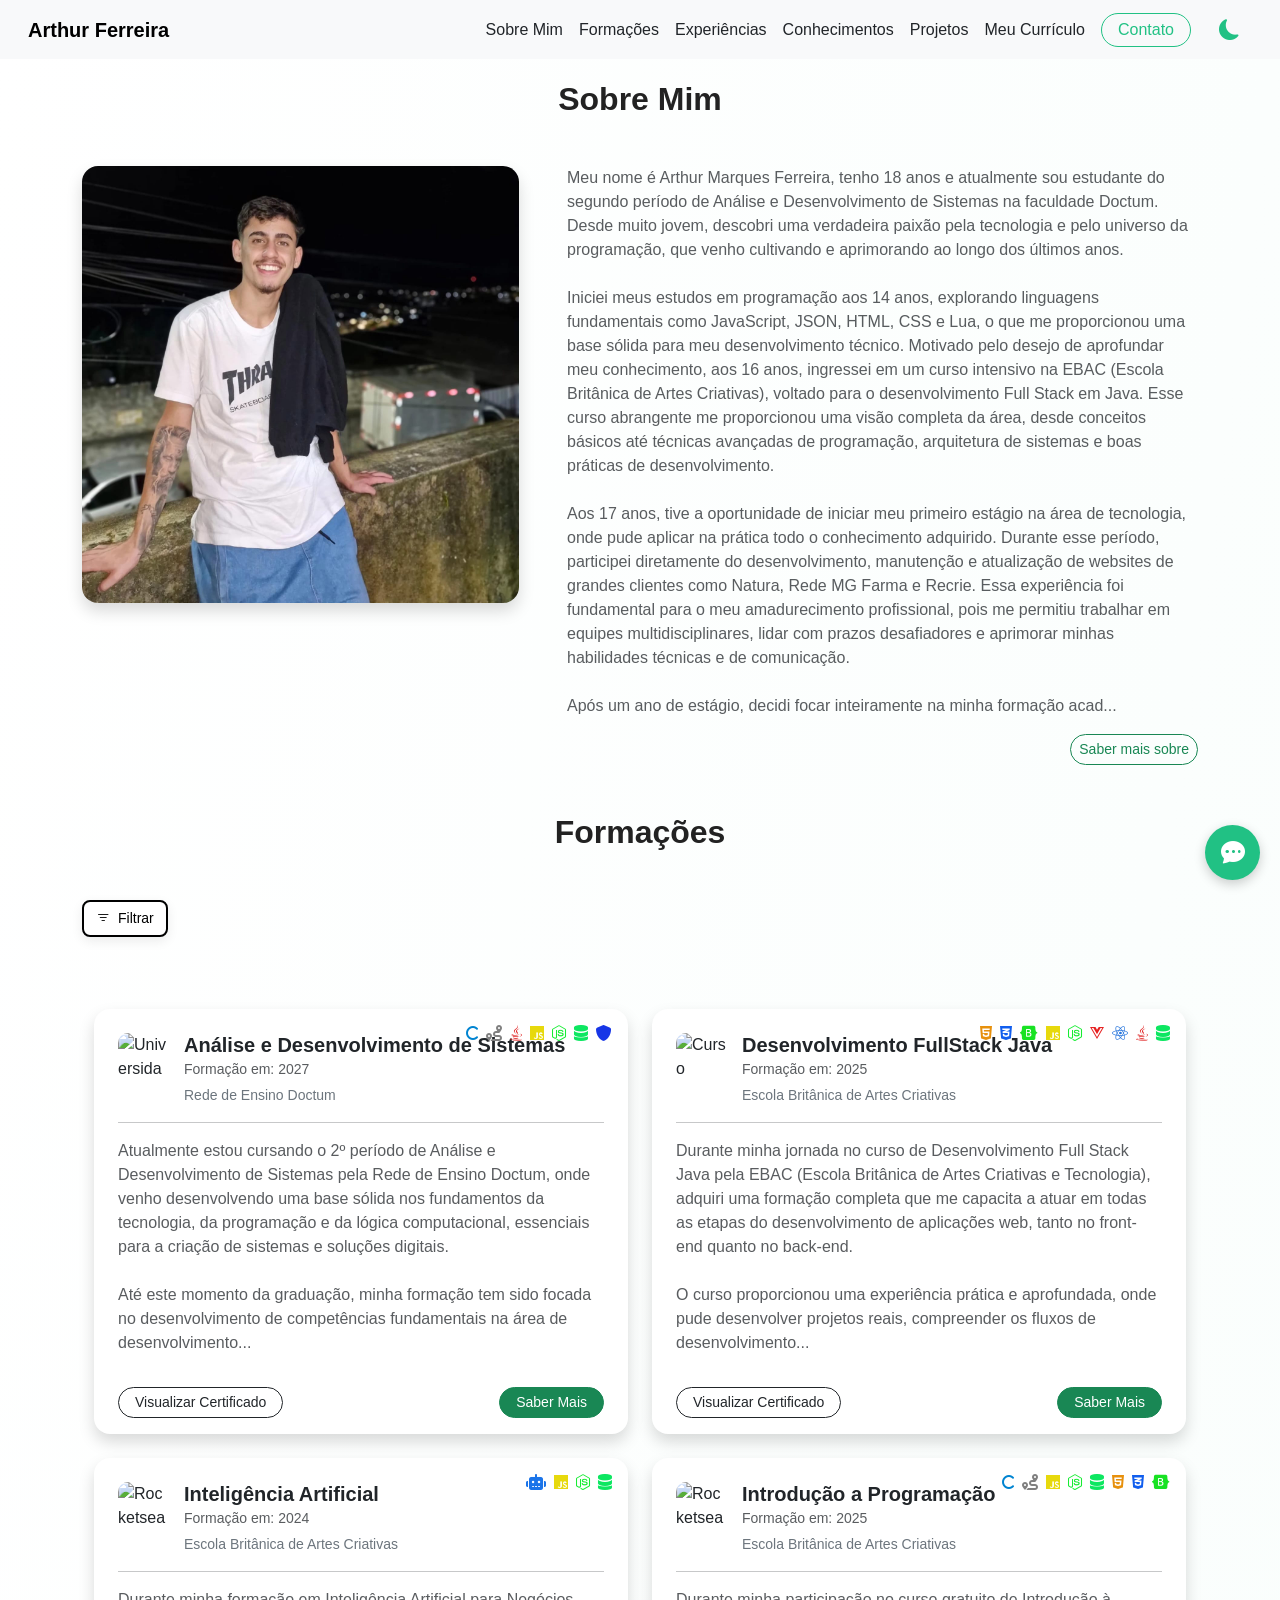
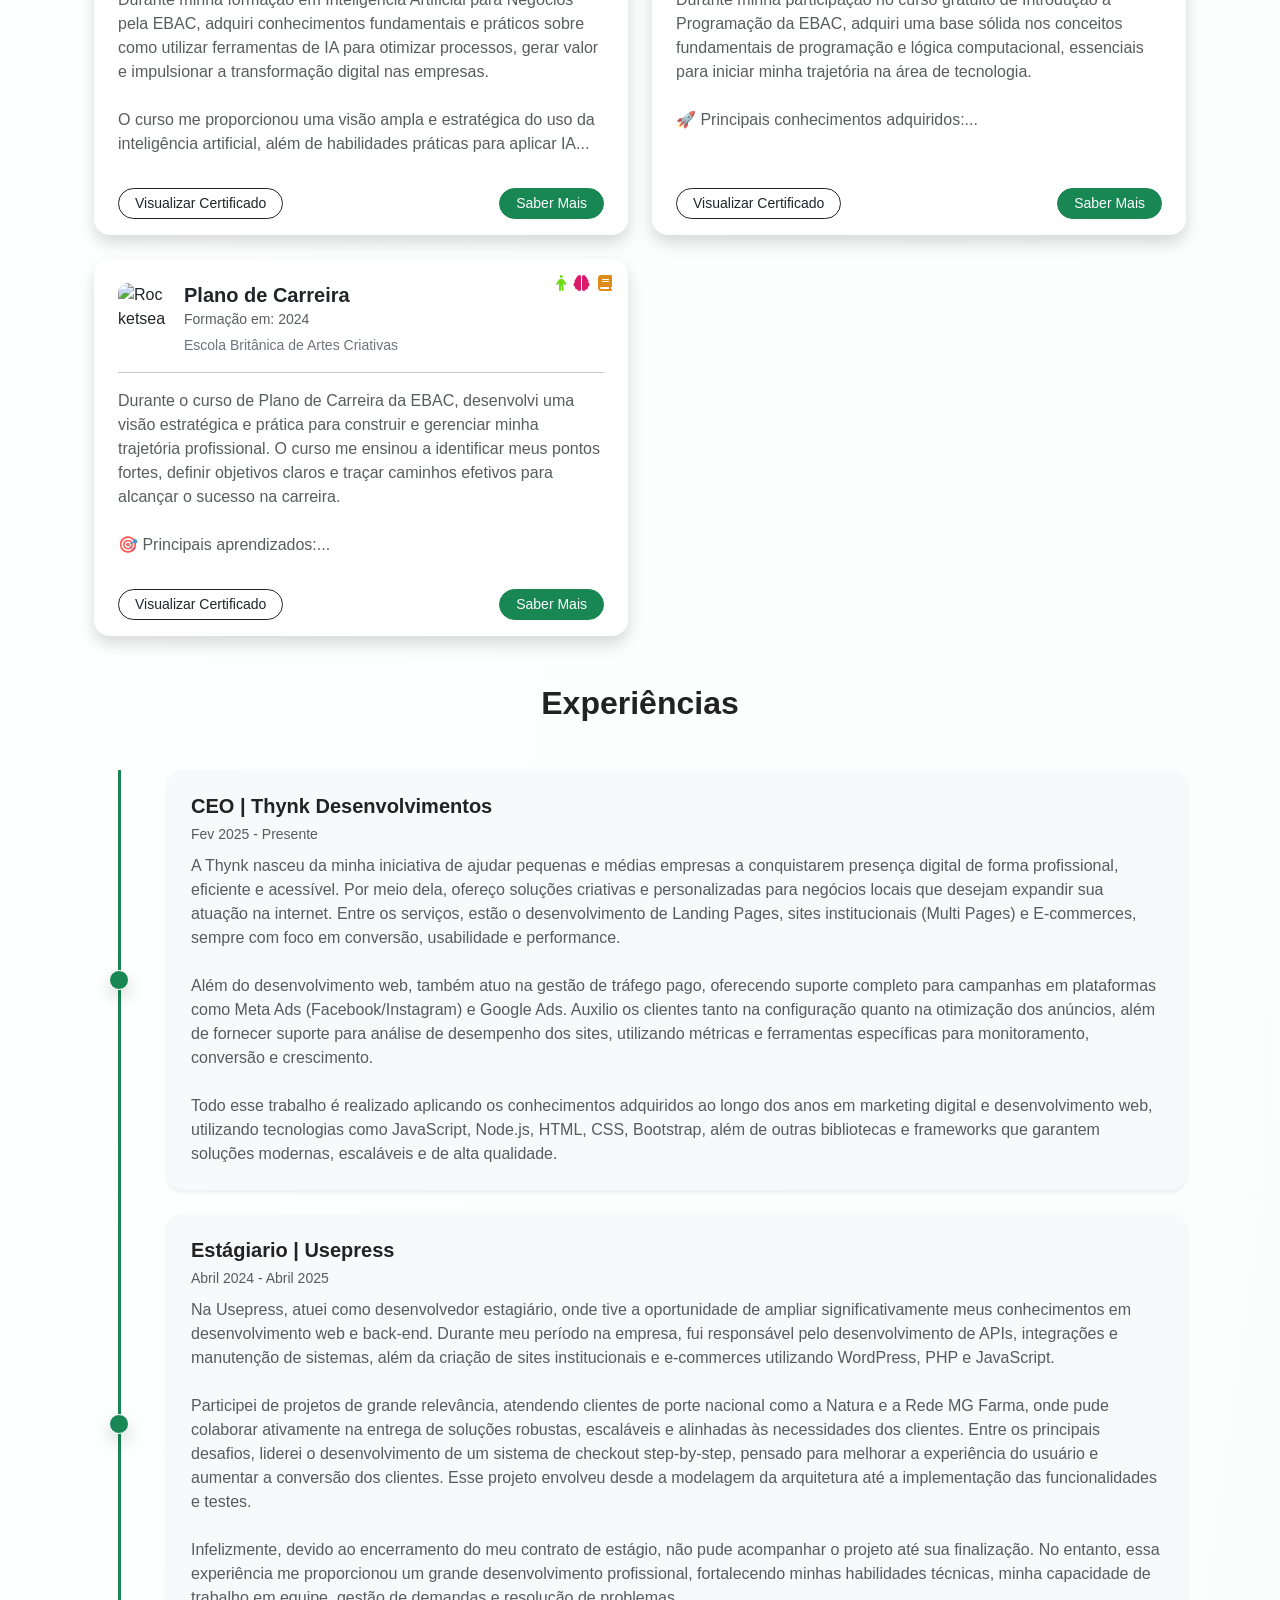
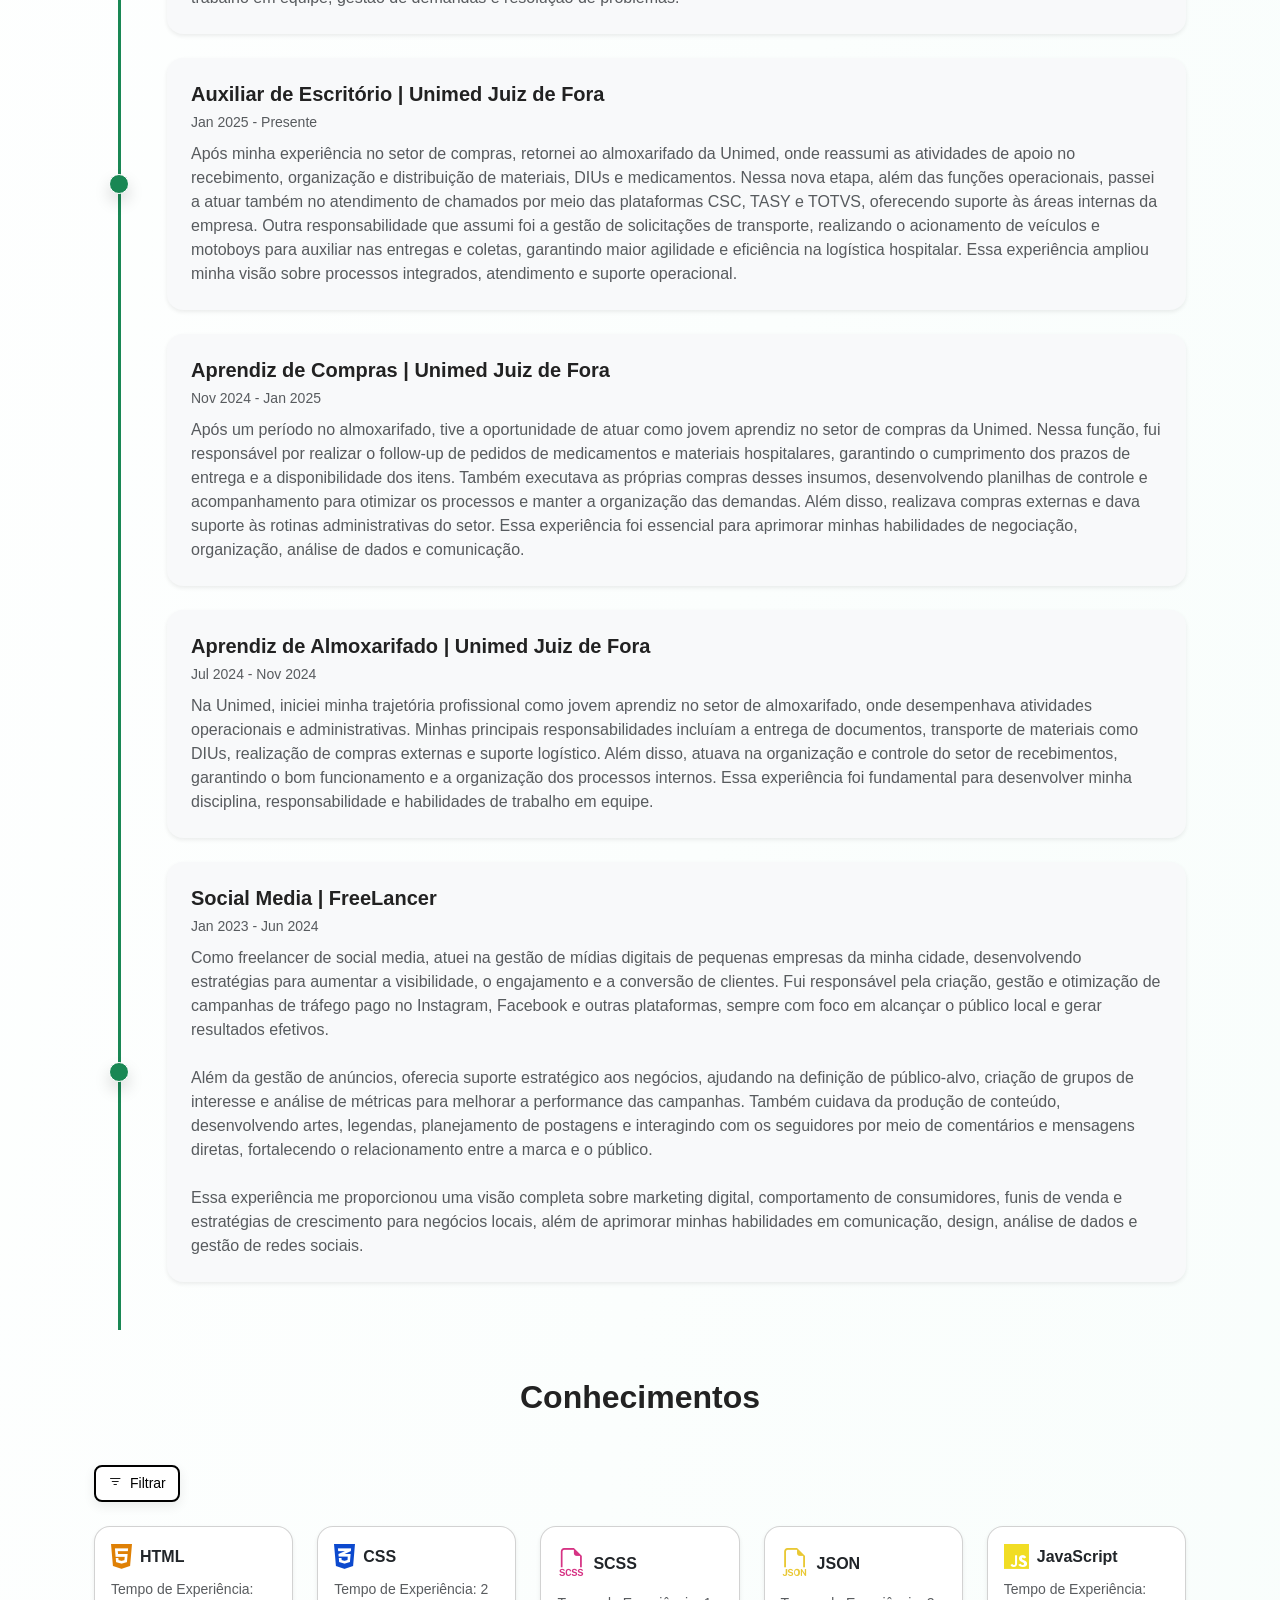
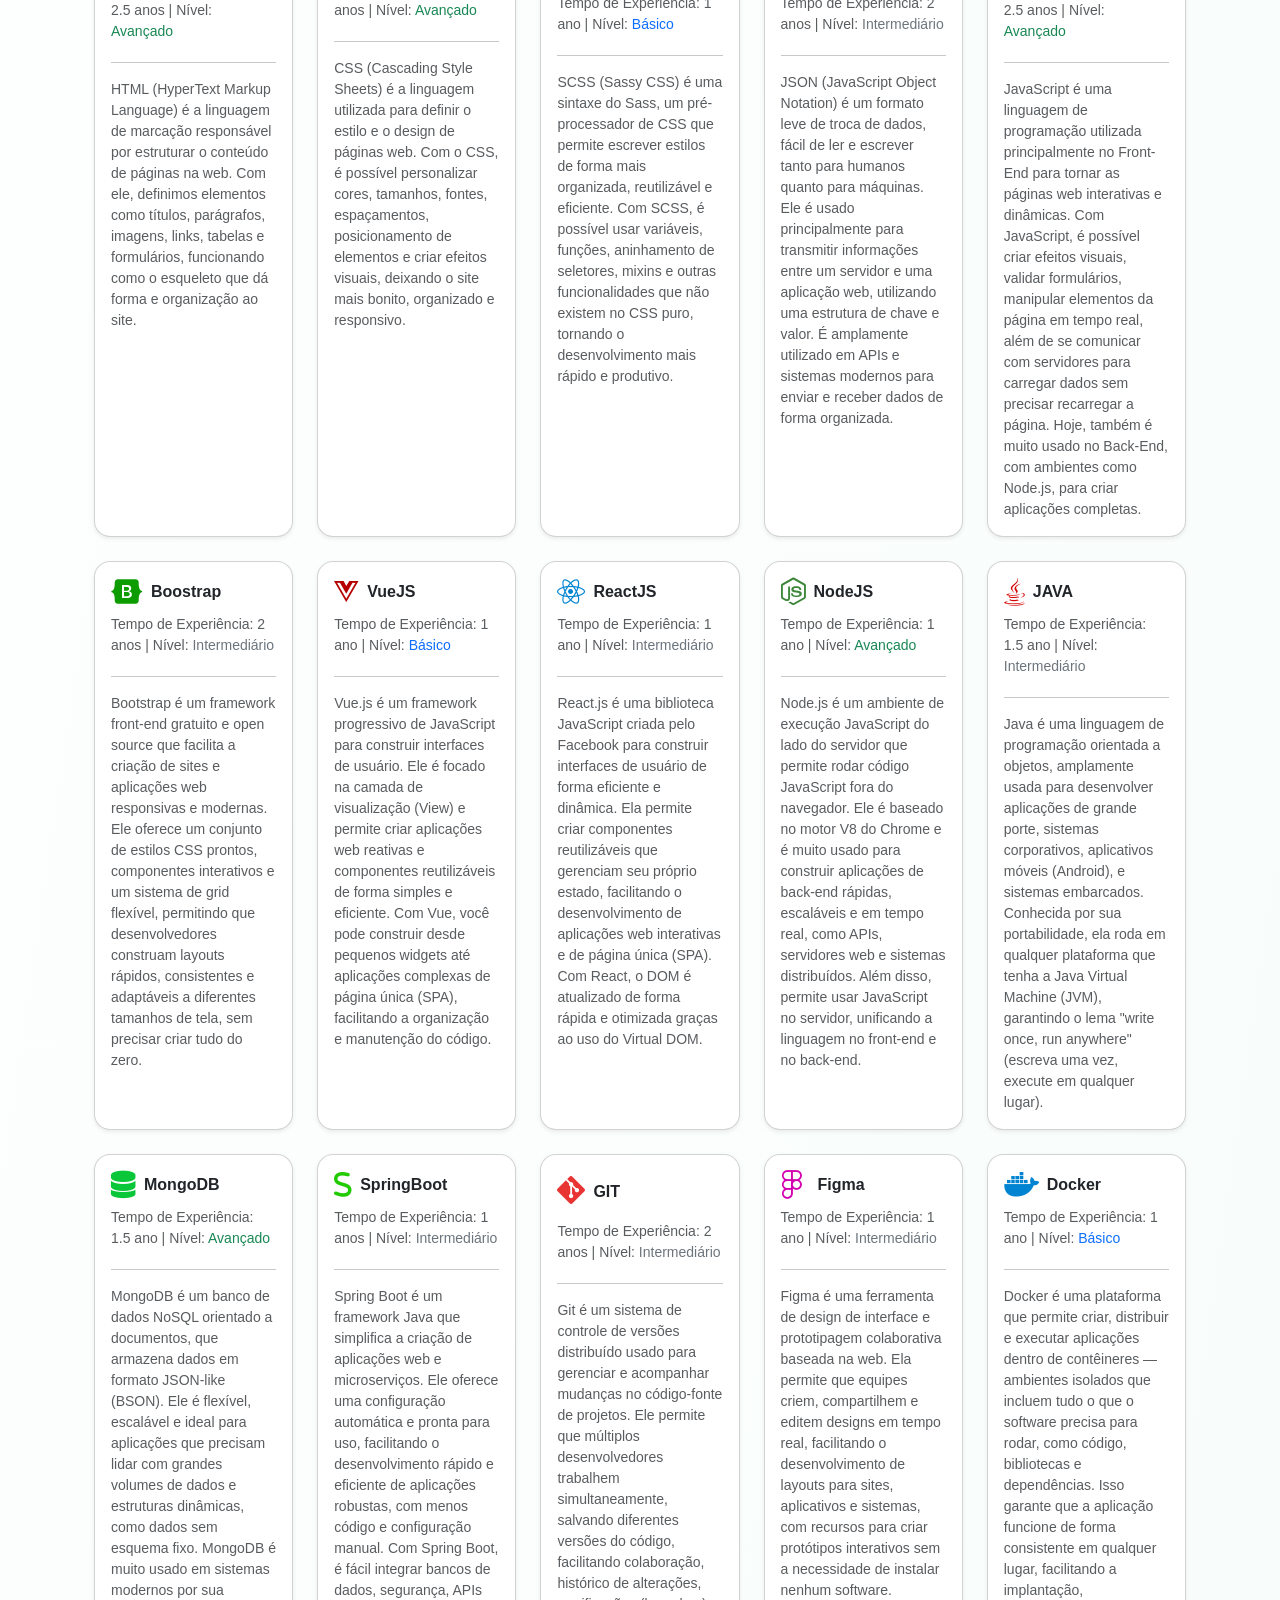
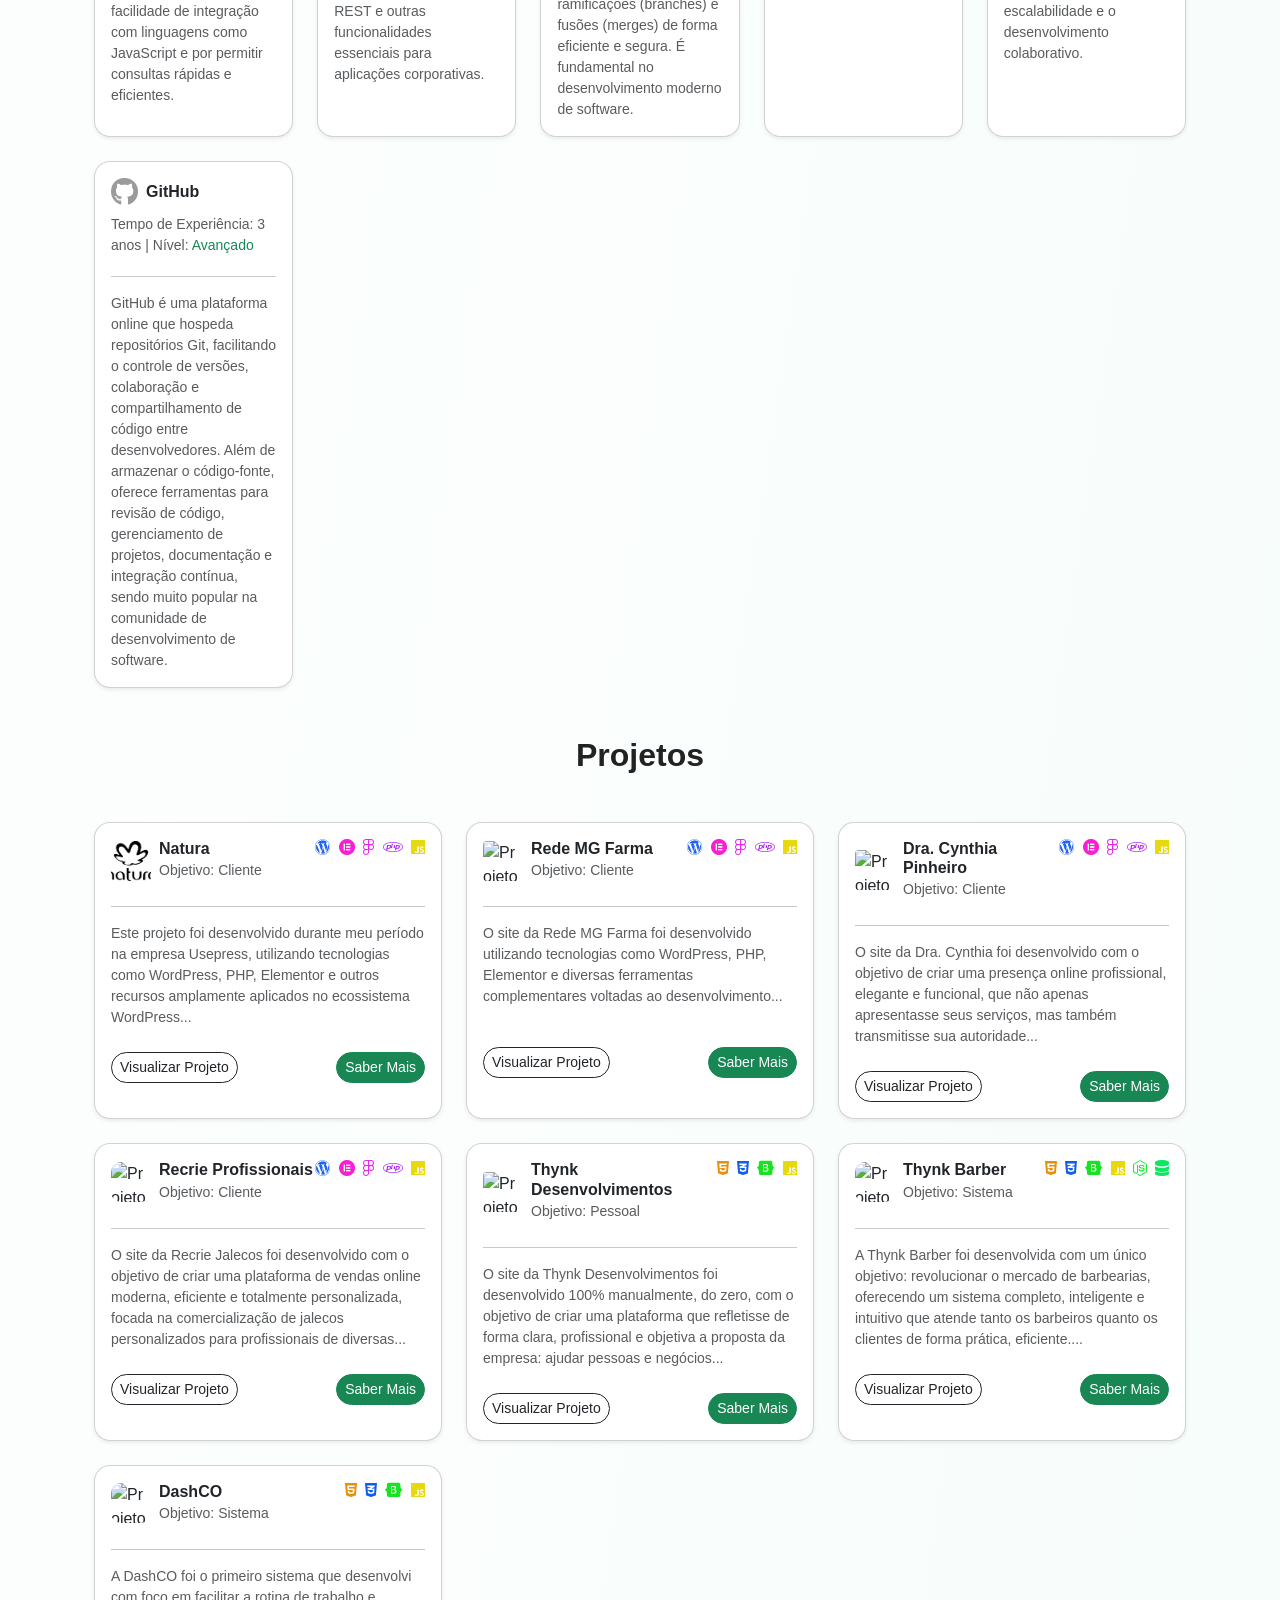
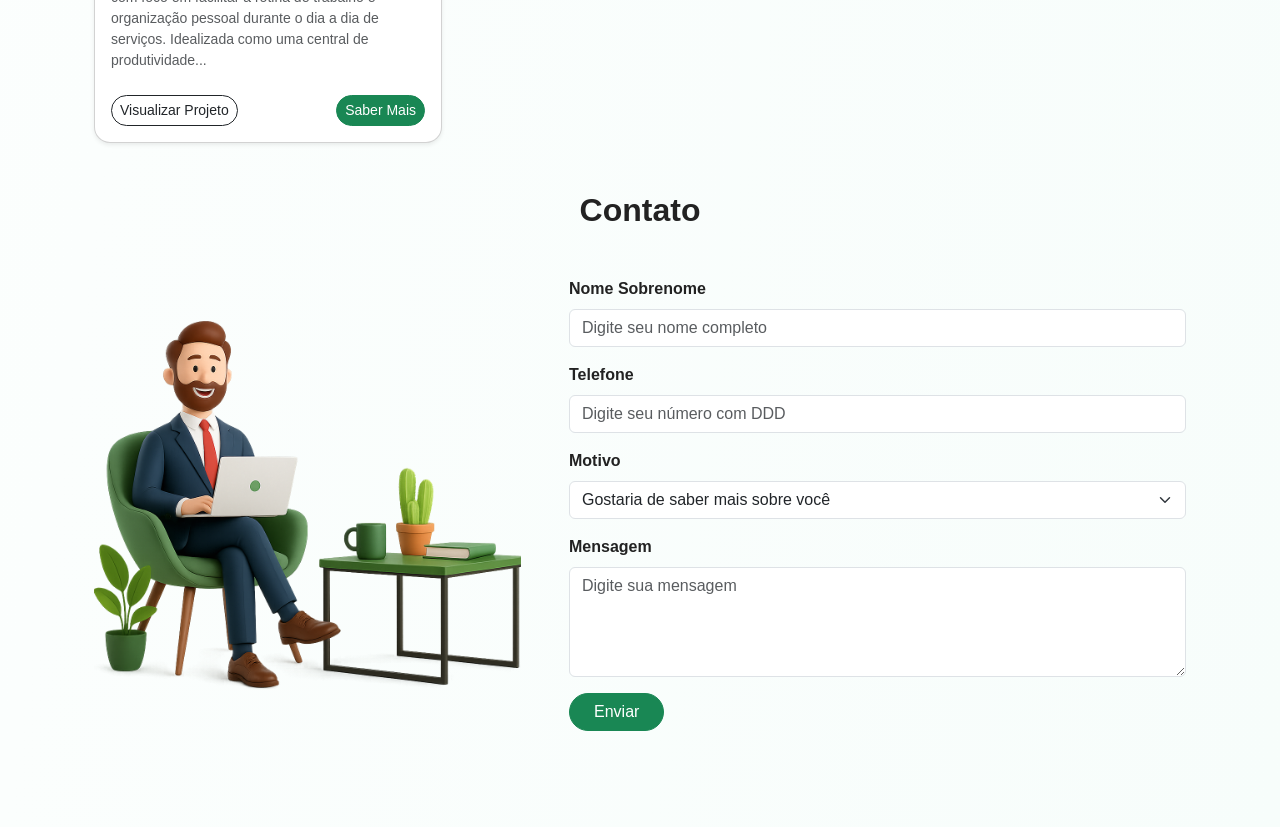
==== commit ed01b772: "Add files via upload" ====
--- a/pages/index.html
+++ b/pages/index.html
@@ -10,6 +10,7 @@
     <link href="https://cdnjs.cloudflare.com/ajax/libs/animate.css/4.1.1/animate.min.css" rel="stylesheet" />
     <link href="https://cdn.jsdelivr.net/npm/bootstrap@5.3.3/dist/css/bootstrap.min.css" rel="stylesheet" />
     <link href="https://cdn.jsdelivr.net/npm/bootstrap-icons@1.10.5/font/bootstrap-icons.css" rel="stylesheet" />
+    <link href="https://cdn.jsdelivr.net/npm/@fortawesome/fontawesome-free@6.5.2/css/all.min.css" rel="stylesheet" />
     <style>
         :root {
             --verde: #21c184;
@@ -224,11 +225,6 @@
             box-shadow: 0 6px 20px rgba(0, 0, 0, 0.1);
         }
 
-        #btnFiltro.active {
-            border-color: var(--verde);
-            background-color: rgba(33, 193, 132, 0.25);
-            color: var(--verde);
-        }
 
         body.dark-mode .filtro-modern {
             background-color: #1e1e1e;
@@ -237,12 +233,6 @@
             box-shadow: 0 4px 12px rgba(255, 255, 255, 0.05);
         }
 
-        body.dark-mode #btnFiltro.active {
-            background-color: rgba(33, 193, 132, 0.25);
-            border-color: var(--verde);
-            color: var(--verde);
-        }
-
         .filtro-btn.small-btn {
             padding: 4px 12px;
             font-size: 1.0rem;
@@ -328,6 +318,63 @@
             background-color: #1e1e1e;
             color: #ccc;
         }
+
+
+
+        body.dark-mode .modal-content {
+            background-color: #121212;
+            color: #e0e0e0;
+            border: 1px solid #333;
+            border-radius: 10px;
+        }
+
+        body.dark-mode .modal-header {
+            background-color: #1f1f1f;
+            border-bottom: 1px solid #333;
+        }
+
+        body.dark-mode .modal-header .modal-title {
+            color: #ffffff;
+        }
+
+        body.dark-mode .modal-body {
+            background-color: #121212;
+            color: #d4d4d4;
+        }
+
+        body.dark-mode .modal-body p {
+            color: #d4d4d4;
+            line-height: 1.6;
+        }
+
+        body.dark-mode .btn-close {
+            filter: invert(1);
+        }
+
+        body.dark-mode .modal-header img {
+            border: 2px solid #333;
+        }
+
+        body.dark-mode .modal-body::-webkit-scrollbar {
+            width: 8px;
+        }
+
+        body.dark-mode .modal-body::-webkit-scrollbar-track {
+            background: #1f1f1f;
+        }
+
+        body.dark-mode .modal-body::-webkit-scrollbar-thumb {
+            background-color: #555;
+            border-radius: 4px;
+        }
+
+        body.dark-mode .modal-body::-webkit-scrollbar-thumb:hover {
+            background-color: #777;
+        }
+
+        body.dark-mode .navbar-brand {
+            color: #ffffff;
+        }
     </style>
 </head>
 
@@ -335,7 +382,7 @@
     <!-- Navbar -->
     <nav class="navbar navbar-expand-lg fixed-top bg-light px-3">
         <div class="container-fluid">
-            <a class="navbar-brand fw-bold" href="#">Arthur Ferreira</a>
+            <a class="navbar-brand fw-bold" href="index.html">Arthur Ferreira</a>
 
             <!-- Botão hamburguer para mobile -->
             <button class="navbar-toggler" type="button" data-bs-toggle="collapse" data-bs-target="#navbarNav"
@@ -351,10 +398,10 @@
                     <li class="nav-item"><a class="nav-link" href="#experiencias">Experiências</a></li>
                     <li class="nav-item"><a class="nav-link" href="#conhecimentos">Conhecimentos</a></li>
                     <li class="nav-item"><a class="nav-link" href="#projetos">Projetos</a></li>
-                    <li class="nav-item"><a class="nav-link" href="#">Meu Currículo</a></li>
+                    <li class="nav-item"><a class="nav-link" href="../downloads/curriculo.pdf">Meu Currículo</a></li>
                     <li class="nav-item">
                         <a class="nav-link btn btn-outline-verde px-3 py-1 ms-2" style="border-radius: 45px;"
-                            href="#contato">Contato</a>
+                            href="https://api.whatsapp.com/send/?phone=5532991145114&text&type=phone_number&app_absent=0">Contato</a>
                     </li>
                     <li class="nav-item">
                         <button class="theme-toggle-btn btn btn-link" onclick="toggleTheme()">
@@ -374,7 +421,7 @@
         <h2 class="text-center fw-bold mb-5">Sobre Mim</h2>
         <div class="row align-items-start g-5">
             <div class="col-md-5 text-center">
-                <img src="img/sobre.jpg" alt="Foto Sobre Mim" class="img-fluid rounded-4 shadow">
+                <img src="../images/arthurFerreira.jpeg" alt="Foto Sobre Mim" class="img-fluid rounded-4 shadow">
             </div>
             <div class="col-md-7">
                 <div id="textoSobre" class="text-muted" style="white-space: pre-line;"></div>
@@ -423,7 +470,13 @@
                     <button class="btn btn-outline-secondary filtro-btn small-btn"
                         onclick="filtrarCards('Segurança')">Segurança</button>
                     <button class="btn btn-outline-secondary filtro-btn small-btn"
+                        onclick="filtrarCards('IA')">Inteligência Artificial</button>
+                    <button class="btn btn-outline-secondary filtro-btn small-btn"
+                        onclick="filtrarCards('Versionamento')">Versionamento</button>
+                    <button class="btn btn-outline-secondary filtro-btn small-btn"
                         onclick="filtrarCards('Redes')">Redes</button>
+                    <button class="btn btn-outline-secondary filtro-btn small-btn"
+                        onclick="filtrarCards('Pessoal')">Desenvolvimento Pessoal</button>
                     <button class="btn btn-outline-secondary filtro-btn small-btn"
                         onclick="filtrarCards('Todos')">Todos</button>
                 </div>
@@ -435,33 +488,46 @@
                     <div class="row g-4">
 
                         <!-- Curso 1 -->
-                        <div class="col-md-6 card-box" data-tags="Graduação Redes">
+                        <div class="col-md-6 card-box"
+                            data-tags="Graduação Redes Segurança Front-End Back-End Versionamento">
                             <div
                                 class="card h-100 shadow rounded-4 border-0 bg-white text-dark dark-mode-card position-relative">
                                 <div class="position-absolute top-0 end-0 p-3">
                                     <div class="d-flex gap-2">
-                                        <i class="bi bi-filetype-js" style="color: #f7df1e;"></i>
-                                        <i class="bi bi-node-plus-fill" style="color: #3c873a;"></i>
-                                        <i class="bi bi-react" style="color: #61dafb;"></i>
-                                        <i class="bi bi-bootstrap" style="color: #7952b3;"></i>
-                                        <i class="bi bi-git" style="color: #f05030;"></i>
+                                        <i class="fa-solid fa-c" style="color: #0084d1;"></i>
+                                        <i class="fa-solid fa-route" style="color: #808080;"></i>
+                                        <i class="fa-brands fa-java" style="color: #df1b1b;"></i>
+                                        <i class="fa-brands fa-js" style="color: #e7d90d;"></i>
+                                        <i class="fa-brands fa-node-js" style="color: #17ec33;"></i>
+                                        <i class="fa-solid fa-database" style="color: #0de761;"></i>
+                                        <i class="fa-solid fa-shield" style="color: #1736e7;"></i>
                                     </div>
                                 </div>
                                 <div class="card-body p-4">
                                     <div class="d-flex align-items-start mb-3">
-                                        <img src="img1.jpg" alt="Universidade Federal" class="me-3"
+                                        <img src="../images/doctum.png" alt="Universidade Federal" class="me-3"
                                             style="width: 50px; height: 50px; object-fit: cover; border-radius: 10px;">
                                         <div class="w-100">
-                                            <h5 class="mb-0 fw-semibold">Universidade Federal</h5>
-                                            <small class="text-muted">Formação em: 2020</small>
+                                            <h5 class="mb-0 fw-semibold">Análise e Desenvolvimento de Sistemas</h5>
+                                            <small class="text-muted">Formação em: 2027</small>
                                             <div class="mt-1">
-                                                <small class="text-secondary d-block">Graduação | Redes</small>
+                                                <small class="text-secondary d-block">Rede de Ensino Doctum</small>
                                             </div>
                                         </div>
                                     </div>
                                     <hr>
-                                    <p class="card-text text-muted">Curso completo de Engenharia de Redes com foco em
-                                        infraestrutura, cabeamento e segurança de redes corporativas.</p>
+                                    <p class="card-text text-muted"> Atualmente estou cursando o 2º período de Análise e
+                                        Desenvolvimento de Sistemas pela
+                                        Rede de Ensino Doctum, onde venho desenvolvendo uma base sólida nos fundamentos
+                                        da
+                                        tecnologia, da programação e da lógica computacional, essenciais para a criação
+                                        de
+                                        sistemas e soluções digitais.
+                                        <br><br>
+                                        Até este momento da graduação, minha formação tem sido focada no desenvolvimento
+                                        de
+                                        competências fundamentais na área de desenvolvimento...
+                                    </p>
                                 </div>
                                 <div
                                     class="card-footer d-flex justify-content-between bg-transparent border-0 px-4 pb-3">
@@ -474,14 +540,21 @@
                         </div>
 
                         <!-- Curso 2 -->
-                        <div class="col-md-6 card-box" data-tags="Curso Livre Back-End">
+                        <div class="col-md-6 card-box"
+                            data-tags="Curso Livre Back-End Front-End Segurança Versionamento">
                             <div
                                 class="card h-100 shadow rounded-4 border-0 bg-white text-dark dark-mode-card position-relative">
                                 <div class="position-absolute top-0 end-0 p-3">
                                     <div class="d-flex gap-2">
-                                        <i class="bi bi-filetype-js" style="color: #f7df1e;"></i>
-                                        <i class="bi bi-node-plus-fill" style="color: #3c873a;"></i>
-                                        <i class="bi bi-git" style="color: #f05030;"></i>
+                                        <i class="fa-brands fa-html5" style="color: #e7900c;"></i>
+                                        <i class="fa-brands fa-css3-alt" style="color: #115eee;"></i>
+                                        <i class="fa-brands fa-bootstrap" style="color: #18e223;"></i>
+                                        <i class="fa-brands fa-js" style="color: #e7d90d;"></i>
+                                        <i class="fa-brands fa-node-js" style="color: #17ec33;"></i>
+                                        <i class="fa-brands fa-vuejs" style="color: #e62121;"></i>
+                                        <i class="fa-brands fa-react" style="color: #2876dd;"></i>
+                                        <i class="fa-brands fa-java" style="color: #df1b1b;"></i>
+                                        <i class="fa-solid fa-database" style="color: #0de761;"></i>
                                     </div>
                                 </div>
                                 <div class="card-body p-4">
@@ -489,16 +562,26 @@
                                         <img src="img2.jpg" alt="Curso DevPro" class="me-3"
                                             style="width: 50px; height: 50px; object-fit: cover; border-radius: 10px;">
                                         <div class="w-100">
-                                            <h5 class="mb-0 fw-semibold">Curso DevPro</h5>
-                                            <small class="text-muted">Formação em: 2022</small>
+                                            <h5 class="mb-0 fw-semibold">Desenvolvimento FullStack Java</h5>
+                                            <small class="text-muted">Formação em: 2025</small>
                                             <div class="mt-1">
-                                                <small class="text-secondary d-block">Curso Livre | Back-End</small>
+                                                <small class="text-secondary d-block">Escola Britânica de Artes
+                                                    Criativas</small>
                                             </div>
                                         </div>
                                     </div>
                                     <hr>
-                                    <p class="card-text text-muted">Aprendizado intensivo em Node.js, Express, MongoDB e
-                                        práticas modernas de APIs REST e autenticação segura.</p>
+                                    <p class="card-text text-muted"> Durante minha jornada no curso de Desenvolvimento
+                                        Full Stack Java pela EBAC (Escola
+                                        Britânica de Artes Criativas e Tecnologia), adquiri uma formação completa que me
+                                        capacita a atuar em todas as etapas do desenvolvimento de aplicações web, tanto
+                                        no
+                                        front-end quanto no back-end.
+                                        <br><br>
+                                        O curso proporcionou uma experiência prática e aprofundada, onde pude
+                                        desenvolver
+                                        projetos reais, compreender os fluxos de desenvolvimento...
+                                    </p>
                                 </div>
                                 <div
                                     class="card-footer d-flex justify-content-between bg-transparent border-0 px-4 pb-3">
@@ -511,15 +594,15 @@
                         </div>
 
                         <!-- Curso 3 -->
-                        <div class="col-md-6 card-box" data-tags="Curso Livre Front-End">
+                        <div class="col-md-6 card-box" data-tags="Curso Livre IA">
                             <div
                                 class="card h-100 shadow rounded-4 border-0 bg-white text-dark dark-mode-card position-relative">
                                 <div class="position-absolute top-0 end-0 p-3">
                                     <div class="d-flex gap-2">
-                                        <i class="bi bi-filetype-js" style="color: #f7df1e;"></i>
-                                        <i class="bi bi-react" style="color: #61dafb;"></i>
-                                        <i class="bi bi-bootstrap" style="color: #7952b3;"></i>
-                                        <i class="bi bi-git" style="color: #f05030;"></i>
+                                        <i class="fa-solid fa-robot" style="color: #1b74e9;"></i>
+                                        <i class="fa-brands fa-js" style="color: #e7d90d;"></i>
+                                        <i class="fa-brands fa-node-js" style="color: #17ec33;"></i>
+                                        <i class="fa-solid fa-database" style="color: #0de761;"></i>
                                     </div>
                                 </div>
                                 <div class="card-body p-4">
@@ -527,16 +610,24 @@
                                         <img src="img3.jpg" alt="Rocketseat" class="me-3"
                                             style="width: 50px; height: 50px; object-fit: cover; border-radius: 10px;">
                                         <div class="w-100">
-                                            <h5 class="mb-0 fw-semibold">Rocketseat</h5>
-                                            <small class="text-muted">Formação em: 2023</small>
+                                            <h5 class="mb-0 fw-semibold">Inteligência Artificial</h5>
+                                            <small class="text-muted">Formação em: 2024</small>
                                             <div class="mt-1">
-                                                <small class="text-secondary d-block">Curso Livre | Front-End</small>
+                                                <small class="text-secondary d-block">Escola Britânica de Artes
+                                                    Criativas</small>
                                             </div>
                                         </div>
                                     </div>
                                     <hr>
-                                    <p class="card-text text-muted">Curso prático em React.js, Styled Components,
-                                        integração com APIs e deploy de aplicações modernas e responsivas.</p>
+                                    <p class="card-text text-muted"> Durante minha formação em Inteligência Artificial
+                                        para Negócios pela EBAC, adquiri
+                                        conhecimentos fundamentais e práticos sobre como utilizar ferramentas de IA para
+                                        otimizar processos, gerar valor e impulsionar a transformação digital nas
+                                        empresas.
+                                        <br><br>
+                                        O curso me proporcionou uma visão ampla e estratégica do uso da inteligência
+                                        artificial, além de habilidades práticas para aplicar IA...
+                                    </p>
                                 </div>
                                 <div
                                     class="card-footer d-flex justify-content-between bg-transparent border-0 px-4 pb-3">
@@ -544,6 +635,99 @@
                                         class="btn btn-outline-dark btn-sm rounded-pill px-3">Visualizar Certificado</a>
                                     <button class="btn btn-success btn-sm rounded-pill px-3" data-bs-toggle="modal"
                                         data-bs-target="#modalCurso3">Saber Mais</button>
+                                </div>
+                            </div>
+                        </div>
+
+                        <!-- Curso 4 -->
+                        <div class="col-md-6 card-box" data-tags="Curso Livre Front-End Back-End Versionamento Redes">
+                            <div
+                                class="card h-100 shadow rounded-4 border-0 bg-white text-dark dark-mode-card position-relative">
+                                <div class="position-absolute top-0 end-0 p-3">
+                                    <div class="d-flex gap-2">
+                                        <i class="fa-solid fa-c" style="color: #0084d1;"></i>
+                                        <i class="fa-solid fa-route" style="color: #808080;"></i>
+                                        <i class="fa-brands fa-js" style="color: #e7d90d;"></i>
+                                        <i class="fa-brands fa-node-js" style="color: #17ec33;"></i>
+                                        <i class="fa-solid fa-database" style="color: #0de761;"></i>
+                                        <i class="fa-brands fa-html5" style="color: #e7900c;"></i>
+                                        <i class="fa-brands fa-css3-alt" style="color: #115eee;"></i>
+                                        <i class="fa-brands fa-bootstrap" style="color: #18e223;"></i>
+                                    </div>
+                                </div>
+                                <div class="card-body p-4">
+                                    <div class="d-flex align-items-start mb-3">
+                                        <img src="img3.jpg" alt="Rocketseat" class="me-3"
+                                            style="width: 50px; height: 50px; object-fit: cover; border-radius: 10px;">
+                                        <div class="w-100">
+                                            <h5 class="mb-0 fw-semibold">Introdução a Programação</h5>
+                                            <small class="text-muted">Formação em: 2025</small>
+                                            <div class="mt-1">
+                                                <small class="text-secondary d-block">Escola Britânica de Artes
+                                                    Criativas</small>
+                                            </div>
+                                        </div>
+                                    </div>
+                                    <hr>
+                                    <p class="card-text text-muted">Durante minha participação no curso gratuito de
+                                        Introdução à Programação da EBAC,
+                                        adquiri uma base sólida nos conceitos fundamentais de programação e lógica
+                                        computacional, essenciais para iniciar minha trajetória na área de tecnologia.
+                                        <br><br>
+
+                                        🚀 Principais conhecimentos adquiridos:...
+                                    </p>
+                                </div>
+                                <div
+                                    class="card-footer d-flex justify-content-between bg-transparent border-0 px-4 pb-3">
+                                    <a href="certificados/cert3.pdf" target="_blank"
+                                        class="btn btn-outline-dark btn-sm rounded-pill px-3">Visualizar Certificado</a>
+                                    <button class="btn btn-success btn-sm rounded-pill px-3" data-bs-toggle="modal"
+                                        data-bs-target="#modalCurso4">Saber Mais</button>
+                                </div>
+                            </div>
+                        </div>
+
+                        <!-- Curso 5 -->
+                        <div class="col-md-6 card-box" data-tags="Curso Livre Pessoal">
+                            <div
+                                class="card h-100 shadow rounded-4 border-0 bg-white text-dark dark-mode-card position-relative">
+                                <div class="position-absolute top-0 end-0 p-3">
+                                    <div class="d-flex gap-2">
+                                        <i class="fa-solid fa-person" style="color: #6fdb17;"></i>
+                                        <i class="fa-solid fa-brain" style="color: #da1b6a;"></i>
+                                        <i class="fa-solid fa-book" style="color: #e08a18;"></i>
+                                    </div>
+                                </div>
+                                <div class="card-body p-4">
+                                    <div class="d-flex align-items-start mb-3">
+                                        <img src="img3.jpg" alt="Rocketseat" class="me-3"
+                                            style="width: 50px; height: 50px; object-fit: cover; border-radius: 10px;">
+                                        <div class="w-100">
+                                            <h5 class="mb-0 fw-semibold">Plano de Carreira</h5>
+                                            <small class="text-muted">Formação em: 2024</small>
+                                            <div class="mt-1">
+                                                <small class="text-secondary d-block">Escola Britânica de Artes
+                                                    Criativas</small>
+                                            </div>
+                                        </div>
+                                    </div>
+                                    <hr>
+                                    <p class="card-text text-muted">Durante o curso de Plano de Carreira da EBAC,
+                                        desenvolvi uma visão estratégica e prática para construir e gerenciar minha
+                                        trajetória profissional. O curso me ensinou a identificar meus pontos fortes,
+                                        definir objetivos claros e traçar caminhos efetivos para alcançar o sucesso na
+                                        carreira.
+                                        <br><br>
+                                        🎯 Principais aprendizados:...
+                                    </p>
+                                </div>
+                                <div
+                                    class="card-footer d-flex justify-content-between bg-transparent border-0 px-4 pb-3">
+                                    <a href="certificados/cert3.pdf" target="_blank"
+                                        class="btn btn-outline-dark btn-sm rounded-pill px-3">Visualizar Certificado</a>
+                                    <button class="btn btn-success btn-sm rounded-pill px-3" data-bs-toggle="modal"
+                                        data-bs-target="#modalCurso5">Saber Mais</button>
                                 </div>
                             </div>
                         </div>
@@ -561,20 +745,62 @@
                                     <img src="img1.jpg" alt="Universidade Federal"
                                         style="width: 50px; height: 50px; object-fit: cover; border-radius: 10px;"
                                         class="me-3">
-                                    <h5 class="modal-title" id="modalCurso1Label">Universidade Federal - Engenharia de
-                                        Redes</h5>
+                                    <h5 class="modal-title" id="modalCurso1Label">Análise e Desenvolvimento de Sistemas
+                                    </h5>
                                 </div>
                                 <button type="button" class="btn-close" data-bs-dismiss="modal"
                                     aria-label="Fechar"></button>
                             </div>
                             <div class="modal-body overflow-auto" style="max-height: calc(90vh - 60px);">
-                                <p class="text-muted">
-                                    Este curso de Engenharia de Redes da Universidade Federal oferece uma base sólida em
-                                    infraestrutura de redes, cabeamento estruturado, protocolos de comunicação,
-                                    segurança de redes, e práticas modernas de conectividade. Os alunos também são
-                                    capacitados com tecnologias como JavaScript, Node.js, React, Git e Bootstrap ao
-                                    longo de projetos práticos e estudos de caso. Ao final da formação, o aluno está
-                                    apto a projetar, implementar e manter redes corporativas robustas e seguras.
+                                <p class="text">
+                                    Atualmente estou cursando o 2º período de Análise e Desenvolvimento de Sistemas pela
+                                    Rede de Ensino Doctum, onde venho desenvolvendo uma base sólida nos fundamentos da
+                                    tecnologia, da programação e da lógica computacional, essenciais para a criação de
+                                    sistemas e soluções digitais.
+                                    <br><br>
+                                    Até este momento da graduação, minha formação tem sido focada no desenvolvimento de
+                                    competências fundamentais na área de desenvolvimento de software, banco de dados e
+                                    infraestrutura de tecnologia.
+                                    <br><br>
+                                    🚀 Principais Conhecimentos e Habilidades Adquiridos até o 2º Período:
+                                    <hr>
+                                    🔹 Lógica de Programação e Algoritmos: Desenvolvimento de raciocínio lógico aplicado
+                                    à resolução de problemas, criação de algoritmos e estruturas de controle,
+                                    fundamentais para qualquer desenvolvimento de software.
+                                    <br><br>
+                                    🔹 Introdução à Programação: Primeiros passos na construção de sistemas utilizando
+                                    linguagens de programação estruturada, aprendendo conceitos como variáveis,
+                                    condicionais, loops, funções e vetores.
+                                    <br><br>
+                                    🔹 Arquitetura e Organização de Computadores: Entendimento do funcionamento dos
+                                    componentes de hardware, sistemas operacionais, processamento, armazenamento e
+                                    comunicação entre dispositivos.
+                                    <br><br>
+                                    🔹 Banco de Dados (Fundamentos): Conhecimentos introdutórios em modelagem de dados,
+                                    criação de tabelas, consultas, manipulação de dados e conceitos básicos de SQL,
+                                    fundamentais para a gestão de dados em sistemas.
+                                    <br><br>
+                                    🔹 Redes de Computadores (Fundamentos): Primeiros conceitos sobre comunicação de
+                                    dados, funcionamento de redes, protocolos, dispositivos de rede e noções iniciais
+                                    sobre segurança e infraestrutura.
+                                    <br><br>
+                                    🔹 Sistemas de Informação: Entendimento sobre como os sistemas são aplicados no
+                                    contexto organizacional, seus impactos nos processos de negócio e sua importância na
+                                    tomada de decisões.
+                                    <br><br>
+                                    🔹 Empreendedorismo e Inovação: Desenvolvimento de uma visão empreendedora aplicada
+                                    à tecnologia, com foco em criatividade, solução de problemas, identificação de
+                                    oportunidades e inovação no mercado de TI.
+                                    <br><br>
+                                    <hr>
+                                    📈 Resumo da Formação em Andamento
+                                    <br><br>
+                                    Ao longo desses dois primeiros períodos, tenho fortalecido meu conhecimento nas
+                                    bases do desenvolvimento de sistemas, raciocínio lógico, banco de dados e
+                                    fundamentos de redes e arquitetura de computadores. Essa etapa da minha formação tem
+                                    sido fundamental para construir a estrutura técnica necessária para avançar em áreas
+                                    mais complexas do desenvolvimento de software, análise de sistemas e soluções
+                                    digitais.
                                 </p>
                             </div>
                         </div>
@@ -591,18 +817,80 @@
                                     <img src="img2.jpg" alt="Curso DevPro"
                                         style="width: 50px; height: 50px; object-fit: cover; border-radius: 10px;"
                                         class="me-3">
-                                    <h5 class="modal-title" id="modalCurso2Label">Curso DevPro - Back-End Profissional
-                                    </h5>
+                                    <h5 class="modal-title" id="modalCurso2Label">Desenvolvimento Full Stack Java</h5>
                                 </div>
                                 <button type="button" class="btn-close" data-bs-dismiss="modal"
                                     aria-label="Fechar"></button>
                             </div>
                             <div class="modal-body overflow-auto" style="max-height: calc(90vh - 60px);">
-                                <p class="text-muted">
-                                    Curso focado em desenvolvimento de aplicações com Node.js, Express.js e MongoDB. Os
-                                    alunos trabalham com autenticação, rotas seguras, middlewares e deploy em servidores
-                                    reais. Utiliza ferramentas modernas como Git, Insomnia e integrações com sistemas
-                                    externos.
+                                <p class="text">
+                                    Durante minha jornada no curso de Desenvolvimento Full Stack Java pela EBAC (Escola
+                                    Britânica de Artes Criativas e Tecnologia), adquiri uma formação completa que me
+                                    capacita a atuar em todas as etapas do desenvolvimento de aplicações web, tanto no
+                                    front-end quanto no back-end.
+                                    <br><br>
+                                    O curso proporcionou uma experiência prática e aprofundada, onde pude desenvolver
+                                    projetos reais, compreender os fluxos de desenvolvimento e aplicar as principais
+                                    tecnologias e metodologias utilizadas no mercado de tecnologia.
+                                    <br><br>
+                                    🚀 Principais Competências e Conhecimentos Adquiridos:
+                                    <hr>
+                                    🔸 Front-End (Interface do Usuário)
+                                    Criação de páginas web estruturadas com HTML5 e estilizadas com CSS3, utilizando
+                                    boas práticas de design responsivo.
+                                    <br><br>
+                                    Desenvolvimento de interatividade e dinamismo nas interfaces utilizando JavaScript
+                                    puro e bibliotecas como jQuery.
+                                    <br><br>
+                                    Aplicação de frameworks e pré-processadores como Bootstrap, Flexbox e SASS,
+                                    garantindo layouts modernos e profissionais.
+                                    <br><br>
+                                    Integração com serviços externos e APIs, utilizando AJAX para comunicação assíncrona
+                                    e atualização dinâmica dos dados.
+                                    <br><br>
+                                    Controle de versão e colaboração em projetos com Git e GitHub, aplicando fluxo de
+                                    trabalho profissional.
+                                    <br><br>
+                                    <hr>
+                                    🔸 Back-End (Lógica de Negócio e Servidores)
+                                    <br><br>
+                                    Domínio da linguagem Java, com foco na programação orientada a objetos e boas
+                                    práticas de desenvolvimento.
+                                    <br><br>
+                                    Criação de APIs robustas e seguras utilizando o framework Spring Boot, além de
+                                    implementação de microsserviços e gerenciamento de dependências com Maven e Gradle.
+                                    <br><br>
+                                    Desenvolvimento de sistemas back-end capazes de processar, armazenar e gerenciar
+                                    dados de forma eficiente.
+                                    <br><br>
+                                    Criação e gestão de bancos de dados relacionais, utilizando SQL, além de realizar
+                                    consultas, manipulações e modelagem de dados.
+                                    <br><br>
+                                    Aplicação de testes unitários e de integração, garantindo a qualidade, segurança e
+                                    estabilidade das aplicações.
+                                    <br><br>
+                                    <hr>
+                                    🔸 DevOps e Deploy
+                                    <br><br>
+                                    Configuração de ambientes de desenvolvimento modernos.
+                                    <br><br>
+                                    Uso de ferramentas como Docker para containerização, facilitando o deploy e a
+                                    escalabilidade de aplicações.
+                                    <br><br>
+                                    Conhecimentos introdutórios sobre integração contínua e entrega contínua (CI/CD),
+                                    aplicando práticas de DevOps no ciclo de desenvolvimento.
+                                    <br><br>
+                                    <hr>
+                                    🎯 Resumo da Formação
+                                    <br><br>
+                                    Ao longo dessa formação, desenvolvi habilidades técnicas e práticas essenciais para
+                                    atuar como desenvolvedor Full Stack. Hoje sou capaz de construir soluções web
+                                    completas, desde a criação da interface do usuário até a lógica de negócios no
+                                    servidor, utilizando tecnologias modernas, seguras e escaláveis.
+                                    <br><br>
+                                    Essa experiência me proporcionou não apenas conhecimento técnico, mas também visão
+                                    de mercado, capacidade de trabalho em equipe, versionamento de projetos e
+                                    desenvolvimento de software com foco na qualidade e na entrega de valor.
                                 </p>
                             </div>
                         </div>
@@ -619,17 +907,153 @@
                                     <img src="img3.jpg" alt="Rocketseat"
                                         style="width: 50px; height: 50px; object-fit: cover; border-radius: 10px;"
                                         class="me-3">
-                                    <h5 class="modal-title" id="modalCurso3Label">Rocketseat - Front-End com React</h5>
+                                    <h5 class="modal-title" id="modalCurso3Label">Inteligência Artificial</h5>
                                 </div>
                                 <button type="button" class="btn-close" data-bs-dismiss="modal"
                                     aria-label="Fechar"></button>
                             </div>
                             <div class="modal-body overflow-auto" style="max-height: calc(90vh - 60px);">
-                                <p class="text-muted">
-                                    Curso voltado para desenvolvedores que desejam aprender e dominar React.js. O
-                                    conteúdo abrange criação de componentes reutilizáveis, gerenciamento de estado com
-                                    hooks, consumo de APIs REST e GraphQL, estilização com Styled Components e boas
-                                    práticas de organização de projetos modernos.
+                                <p class="text">
+                                    Durante minha formação em Inteligência Artificial para Negócios pela EBAC, adquiri
+                                    conhecimentos fundamentais e práticos sobre como utilizar ferramentas de IA para
+                                    otimizar processos, gerar valor e impulsionar a transformação digital nas empresas.
+                                    <br><br>
+                                    O curso me proporcionou uma visão ampla e estratégica do uso da inteligência
+                                    artificial, além de habilidades práticas para aplicar IA no dia a dia de negócios de
+                                    diversos setores.
+                                    <br><br>
+                                    🚀 Principais Habilidades e Conhecimentos Adquiridos:
+                                    <hr>
+                                    Conceitos de Inteligência Artificial: Compreensão de como a IA funciona, suas
+                                    aplicações no mercado e seu impacto nos negócios.
+                                    <br><br>
+                                    Ferramentas de IA: Aprendizado no uso de plataformas como ChatGPT, DALL-E,
+                                    MidJourney e Bing AI, aplicando IA para criação de textos, imagens, automação de
+                                    tarefas, análise de dados e apoio à tomada de decisões.
+                                    <br><br>
+                                    Criação de Prompts Eficientes: Desenvolvimento de comandos inteligentes e bem
+                                    estruturados para extrair o máximo de produtividade e qualidade das ferramentas de
+                                    IA.
+                                    <br><br>
+                                    Automatização de Processos: Implementação de IA para agilizar atividades
+                                    operacionais, gerar relatórios, criar conteúdos e otimizar fluxos de trabalho.
+                                    <br><br>
+                                    Análise Crítica e Ética: Avaliação dos limites, riscos, desafios éticos e
+                                    responsabilidades no uso de IA, garantindo uma atuação consciente e segura.
+                                    <br><br>
+                                    Planejamento Estratégico com IA: Capacidade de estruturar projetos e soluções de IA
+                                    alinhados aos objetivos do negócio, com foco em inovação, redução de custos e
+                                    aumento de produtividade.
+                                    <br><br>
+                                    <hr>
+                                    🎯 Resumo Profissional
+                                    <br><br>
+                                    Ao longo dessa formação, desenvolvi uma mentalidade inovadora, aprendendo a utilizar
+                                    a inteligência artificial como uma aliada no desenvolvimento de soluções criativas,
+                                    automação de tarefas e apoio na tomada de decisões estratégicas. Estou preparado
+                                    para aplicar IA de forma prática, eficiente e responsável, gerando valor real para
+                                    empresas e projetos.
+                                </p>
+                            </div>
+                        </div>
+                    </div>
+                </div>
+
+                <!-- Modal Curso 4 -->
+                <div class="modal fade" id="modalCurso4" tabindex="-1" aria-labelledby="modalCurso4Label"
+                    aria-hidden="true">
+                    <div class="modal-dialog modal-xl modal-dialog-centered">
+                        <div class="modal-content" style="height: 90vh;">
+                            <div class="modal-header">
+                                <div class="d-flex align-items-center">
+                                    <img src="img3.jpg" alt="Rocketseat"
+                                        style="width: 50px; height: 50px; object-fit: cover; border-radius: 10px;"
+                                        class="me-3">
+                                    <h5 class="modal-title" id="modalCurso3Label">Introdução a Programação</h5>
+                                </div>
+                                <button type="button" class="btn-close" data-bs-dismiss="modal"
+                                    aria-label="Fechar"></button>
+                            </div>
+                            <div class="modal-body overflow-auto" style="max-height: calc(90vh - 60px);">
+                                <p class="text">
+                                    Durante minha participação no curso gratuito de Introdução à Programação da EBAC,
+                                    adquiri uma base sólida nos conceitos fundamentais de programação e lógica
+                                    computacional, essenciais para iniciar minha trajetória na área de tecnologia.
+                                    <br><br>
+
+                                    🚀 Principais conhecimentos adquiridos:
+                                    <hr>
+                                    Desenvolvimento do pensamento computacional, aprendendo a resolver problemas
+                                    complexos de forma estruturada.
+                                    <br><br>
+                                    Fundamentos de lógica de programação, incluindo variáveis, tipos de dados,
+                                    estruturas condicionais e laços de repetição.
+                                    <br><br>
+                                    Criação e entendimento de algoritmos utilizando pseudocódigo, facilitando a
+                                    transição para linguagens reais.
+                                    <br><br>
+                                    Introdução prática às linguagens Python e C, aplicando os conceitos teóricos em
+                                    exercícios.
+                                    <br><br>
+                                    Visão geral sobre as áreas de desenvolvimento front-end e back-end.
+                                    <br><br>
+                                    Conhecimento sobre o mercado de TI e suas diversas oportunidades.
+                                    <br><br>
+                                    <hr>
+                                    🎯 Resumo
+                                    <br><br>
+                                    Esse curso foi essencial para minha introdução ao universo da programação,
+                                    preparando-me para avançar em formações mais especializadas e me aprofundar em
+                                    desenvolvimento de software.
+                                </p>
+                            </div>
+                        </div>
+                    </div>
+                </div>
+
+                <!-- Modal Curso 5 -->
+                <div class="modal fade" id="modalCurso5" tabindex="-1" aria-labelledby="modalCurso55Label"
+                    aria-hidden="true">
+                    <div class="modal-dialog modal-xl modal-dialog-centered">
+                        <div class="modal-content" style="height: 90vh;">
+                            <div class="modal-header">
+                                <div class="d-flex align-items-center">
+                                    <img src="img3.jpg" alt="Rocketseat"
+                                        style="width: 50px; height: 50px; object-fit: cover; border-radius: 10px;"
+                                        class="me-3">
+                                    <h5 class="modal-title" id="modalCurso3Label">Plano de Carreira</h5>
+                                </div>
+                                <button type="button" class="btn-close" data-bs-dismiss="modal"
+                                    aria-label="Fechar"></button>
+                            </div>
+                            <div class="modal-body overflow-auto" style="max-height: calc(90vh - 60px);">
+                                <p class="text">
+                                    Durante o curso de Plano de Carreira da EBAC, desenvolvi uma visão estratégica e
+                                    prática para construir e gerenciar minha trajetória profissional. O curso me ensinou
+                                    a identificar meus pontos fortes, definir objetivos claros e traçar caminhos
+                                    efetivos para alcançar o sucesso na carreira.
+                                    <br><br>
+                                    🎯 Principais aprendizados:
+                                    <hr>
+                                    Autoconhecimento profissional para direcionar escolhas alinhadas aos meus valores e
+                                    habilidades.
+                                    <br><br>
+                                    Planejamento estratégico da carreira, com definição de metas de curto, médio e longo
+                                    prazo.
+                                    <br><br>
+                                    Otimização do perfil profissional, incluindo aprimoramento de currículos e presença
+                                    no LinkedIn.
+                                    <br><br>
+                                    Construção e manutenção de networking eficiente para abrir portas e criar
+                                    oportunidades.
+                                    <br><br>
+                                    Preparação para processos seletivos, entrevistas e negociação salarial.
+                                    <hr>
+                                    🎯 Resumo
+                                    <br><br>
+                                    Esse curso foi fundamental para que eu possa planejar minha carreira de forma
+                                    consciente e estruturada, aumentando minhas chances de sucesso no mercado de
+                                    trabalho.
                                 </p>
                             </div>
                         </div>
@@ -642,37 +1066,149 @@
                         <div class="border-start border-3 border-success position-absolute top-0 start-0 h-100"
                             style="left: 25px;"></div>
                         <div class="ms-5 pb-4">
+                            <!-- Experiência 0 -->
+                            <div class="position-relative mb-4 animate__animated animate__fadeInUp"
+                                style="margin-left: -47px;">
+                                <div class="position-absolute top-50 translate-middle rounded-circle bg-success shadow border border-white dark-mode-border-dark"
+                                    style="width: 20px; height: 20px; left: 0px;"></div>
+                                <div class="bg-light dark-mode-card p-4 rounded-4 shadow-sm ms-5">
+                                    <h5 class="fw-bold mb-1">CEO | Thynk Desenvolvimentos</h5>
+                                    <small class="text-muted">Fev 2025 - Presente</small>
+                                    <p class="mb-0 mt-2 text-muted">A Thynk nasceu da minha iniciativa de ajudar
+                                        pequenas e médias empresas a conquistarem presença digital de forma
+                                        profissional, eficiente e acessível. Por meio dela, ofereço soluções criativas e
+                                        personalizadas para negócios locais que desejam expandir sua atuação na
+                                        internet. Entre os serviços, estão o desenvolvimento de Landing Pages, sites
+                                        institucionais (Multi Pages) e E-commerces, sempre com foco em conversão,
+                                        usabilidade e performance.
+                                        <br><br>
+                                        Além do desenvolvimento web, também atuo na gestão de tráfego pago, oferecendo
+                                        suporte completo para campanhas em plataformas como Meta Ads
+                                        (Facebook/Instagram) e Google Ads. Auxilio os clientes tanto na configuração
+                                        quanto na otimização dos anúncios, além de fornecer suporte para análise de
+                                        desempenho dos sites, utilizando métricas e ferramentas específicas para
+                                        monitoramento, conversão e crescimento.
+                                        <br><br>
+                                        Todo esse trabalho é realizado aplicando os conhecimentos adquiridos ao longo
+                                        dos anos em marketing digital e desenvolvimento web, utilizando tecnologias como
+                                        JavaScript, Node.js, HTML, CSS, Bootstrap, além de outras bibliotecas e
+                                        frameworks que garantem soluções modernas, escaláveis e de alta qualidade.
+                                    </p>
+                                </div>
+                            </div>
                             <!-- Experiência 1 -->
-                            <div class="position-relative mb-4 animate__animated animate__fadeInUp">
+                            <div class="position-relative mb-4 animate__animated animate__fadeInUp"
+                                style="margin-left: -47px;">
                                 <div class="position-absolute top-50 translate-middle rounded-circle bg-success shadow border border-white dark-mode-border-dark"
-                                    style="width: 20px; height: 20px; left: -47px;"></div>
+                                    style="width: 20px; height: 20px; left: 0px;"></div>
                                 <div class="bg-light dark-mode-card p-4 rounded-4 shadow-sm ms-5">
-                                    <h5 class="fw-bold mb-1">Desenvolvedor Back-End | Thynk</h5>
-                                    <small class="text-muted">Jan 2023 - Presente</small>
-                                    <p class="mb-0 mt-2 text-muted">Responsável por APIs REST com Node.js, integração
-                                        com MongoDB, autenticação JWT e deploy no Heroku.</p>
+                                    <h5 class="fw-bold mb-1">Estágiario | Usepress</h5>
+                                    <small class="text-muted">Abril 2024 - Abril 2025</small>
+                                    <p class="mb-0 mt-2 text-muted">Na Usepress, atuei como desenvolvedor estagiário,
+                                        onde tive a oportunidade de ampliar significativamente meus conhecimentos em
+                                        desenvolvimento web e back-end. Durante meu período na empresa, fui responsável
+                                        pelo desenvolvimento de APIs, integrações e manutenção de sistemas, além da
+                                        criação de sites institucionais e e-commerces utilizando WordPress, PHP e
+                                        JavaScript.
+                                        <br><br>
+                                        Participei de projetos de grande relevância, atendendo clientes de porte
+                                        nacional como a Natura e a Rede MG Farma, onde pude colaborar ativamente na
+                                        entrega de soluções robustas, escaláveis e alinhadas às necessidades dos
+                                        clientes. Entre os principais desafios, liderei o desenvolvimento de um sistema
+                                        de checkout step-by-step, pensado para melhorar a experiência do usuário e
+                                        aumentar a conversão dos clientes. Esse projeto envolveu desde a modelagem da
+                                        arquitetura até a implementação das funcionalidades e testes.
+                                        <br><br>
+                                        Infelizmente, devido ao encerramento do meu contrato de estágio, não pude
+                                        acompanhar o projeto até sua finalização. No entanto, essa experiência me
+                                        proporcionou um grande desenvolvimento profissional, fortalecendo minhas
+                                        habilidades técnicas, minha capacidade de trabalho em equipe, gestão de demandas
+                                        e resolução de problemas.
+
+                                    </p>
                                 </div>
                             </div>
                             <!-- Experiência 2 -->
-                            <div class="position-relative mb-4 animate__animated animate__fadeInUp">
+                            <div class="position-relative mb-4 animate__animated animate__fadeInUp"
+                                style="margin-left: -47px;">
                                 <div class="position-absolute top-50 translate-middle rounded-circle bg-success shadow border border-white dark-mode-border-dark"
-                                    style="width: 20px; height: 20px; left: -47px;"></div>
+                                    style="width: 20px; height: 20px; left: 0px;"></div>
                                 <div class="bg-light dark-mode-card p-4 rounded-4 shadow-sm ms-5">
-                                    <h5 class="fw-bold mb-1">Estágio em Suporte Técnico | InfoTech</h5>
-                                    <small class="text-muted">Jul 2022 - Dez 2022</small>
-                                    <p class="mb-0 mt-2 text-muted">Atendimento a clientes, diagnóstico de problemas de
-                                        rede e manutenção de sistemas internos e externos.</p>
+                                    <h5 class="fw-bold mb-1">Auxiliar de Escritório | Unimed Juiz de Fora</h5>
+                                    <small class="text-muted">Jan 2025 - Presente</small>
+                                    <p class="mb-0 mt-2 text-muted">Após minha experiência no setor de compras, retornei
+                                        ao almoxarifado da Unimed, onde reassumi as atividades de apoio no recebimento,
+                                        organização e distribuição de materiais, DIUs e medicamentos. Nessa nova etapa,
+                                        além das funções operacionais, passei a atuar também no atendimento de chamados
+                                        por meio das plataformas CSC, TASY e TOTVS, oferecendo suporte às áreas internas
+                                        da empresa. Outra responsabilidade que assumi foi a gestão de solicitações de
+                                        transporte, realizando o acionamento de veículos e motoboys para auxiliar nas
+                                        entregas e coletas, garantindo maior agilidade e eficiência na logística
+                                        hospitalar. Essa experiência ampliou minha visão sobre processos integrados,
+                                        atendimento e suporte operacional.</p>
+                                </div>
+                            </div>
+                            <!-- Experiência 2.1 -->
+                            <div class="position-relative mb-4 animate__animated animate__fadeInUp"
+                                style="margin-left: -47px;">
+                                <div class="bg-light dark-mode-card p-4 rounded-4 shadow-sm ms-5">
+                                    <h5 class="fw-bold mb-1">Aprendiz de Compras | Unimed Juiz de Fora</h5>
+                                    <small class="text-muted">Nov 2024 - Jan 2025</small>
+                                    <p class="mb-0 mt-2 text-muted">Após um período no almoxarifado, tive a
+                                        oportunidade de atuar como jovem aprendiz no setor de compras da Unimed. Nessa
+                                        função, fui responsável por realizar o follow-up de pedidos de medicamentos e
+                                        materiais hospitalares, garantindo o cumprimento dos prazos de entrega e a
+                                        disponibilidade dos itens. Também executava as próprias compras desses insumos,
+                                        desenvolvendo planilhas de controle e acompanhamento para otimizar os processos
+                                        e manter a organização das demandas. Além disso, realizava compras externas e
+                                        dava suporte às rotinas administrativas do setor. Essa experiência foi essencial
+                                        para aprimorar minhas habilidades de negociação, organização, análise de dados e
+                                        comunicação.</p>
+                                </div>
+                            </div>
+                            <!-- Experiência 2.2 -->
+                            <div class="position-relative mb-4 animate__animated animate__fadeInUp"
+                                style="margin-left: -47px;">
+                                <div class="bg-light dark-mode-card p-4 rounded-4 shadow-sm ms-5">
+                                    <h5 class="fw-bold mb-1">Aprendiz de Almoxarifado | Unimed Juiz de Fora</h5>
+                                    <small class="text-muted">Jul 2024 - Nov 2024</small>
+                                    <p class="mb-0 mt-2 text-muted">Na Unimed, iniciei minha trajetória profissional
+                                        como jovem aprendiz no setor de almoxarifado, onde desempenhava atividades
+                                        operacionais e administrativas. Minhas principais responsabilidades incluíam a
+                                        entrega de documentos, transporte de materiais como DIUs, realização de compras
+                                        externas e suporte logístico. Além disso, atuava na organização e controle do
+                                        setor de recebimentos, garantindo o bom funcionamento e a organização dos
+                                        processos internos. Essa experiência foi fundamental para desenvolver minha
+                                        disciplina, responsabilidade e habilidades de trabalho em equipe.</p>
                                 </div>
                             </div>
                             <!-- Experiência 3 -->
-                            <div class="position-relative animate__animated animate__fadeInUp">
+                            <div class="position-relative mb-4 animate__animated animate__fadeInUp"
+                                style="margin-left: -47px;">
                                 <div class="position-absolute top-50 translate-middle rounded-circle bg-success shadow border border-white dark-mode-border-dark"
-                                    style="width: 20px; height: 20px; left: -47px;"></div>
+                                    style="width: 20px; height: 20px; left: 0px;"></div>
                                 <div class="bg-light dark-mode-card p-4 rounded-4 shadow-sm ms-5">
-                                    <h5 class="fw-bold mb-1">Assistente Administrativo | Prefeitura Municipal</h5>
-                                    <small class="text-muted">Fev 2021 - Jun 2022</small>
-                                    <p class="mb-0 mt-2 text-muted">Organização de documentos, atendimento ao público e
-                                        suporte em processos licitatórios e administrativos.</p>
+                                    <h5 class="fw-bold mb-1">Social Media | FreeLancer</h5>
+                                    <small class="text-muted">Jan 2023 - Jun 2024</small>
+                                    <p class="mb-0 mt-2 text-muted">Como freelancer de social media, atuei na gestão de
+                                        mídias digitais de pequenas empresas da minha cidade, desenvolvendo estratégias
+                                        para aumentar a visibilidade, o engajamento e a conversão de clientes. Fui
+                                        responsável pela criação, gestão e otimização de campanhas de tráfego pago no
+                                        Instagram, Facebook e outras plataformas, sempre com foco em alcançar o público
+                                        local e gerar resultados efetivos.
+                                        <br><br>
+                                        Além da gestão de anúncios, oferecia suporte estratégico aos negócios, ajudando
+                                        na definição de público-alvo, criação de grupos de interesse e análise de
+                                        métricas para melhorar a performance das campanhas. Também cuidava da produção
+                                        de conteúdo, desenvolvendo artes, legendas, planejamento de postagens e
+                                        interagindo com os seguidores por meio de comentários e mensagens diretas,
+                                        fortalecendo o relacionamento entre a marca e o público.
+                                        <br><br>
+                                        Essa experiência me proporcionou uma visão completa sobre marketing digital,
+                                        comportamento de consumidores, funis de venda e estratégias de crescimento para
+                                        negócios locais, além de aprimorar minhas habilidades em comunicação, design,
+                                        análise de dados e gestão de redes sociais.
+                                    </p>
                                 </div>
                             </div>
                         </div>
@@ -692,92 +1228,304 @@
                         <div id="filtroCategoriasConhecimentos"
                             class="ms-3 d-none animate__animated animate__fadeIn d-flex flex-wrap gap-2">
                             <button class="btn btn-outline-secondary filtro-btn small-btn"
-                                onclick="filtrarConhecimentos('Back-End')">Back-End</button>
+                                onclick="filtrarConhecimentos('Back-End', this)">Back-End</button>
                             <button class="btn btn-outline-secondary filtro-btn small-btn"
-                                onclick="filtrarConhecimentos('Front-End')">Front-End</button>
+                                onclick="filtrarConhecimentos('Front-End', this)">Front-End</button>
                             <button class="btn btn-outline-secondary filtro-btn small-btn"
-                                onclick="filtrarConhecimentos('UI/UX')">UI/UX</button>
+                                onclick="filtrarConhecimentos('UI/UX', this)">UI/UX</button>
                             <button class="btn btn-outline-secondary filtro-btn small-btn"
-                                onclick="filtrarConhecimentos('Versionamento')">Versionamento</button>
+                                onclick="filtrarConhecimentos('Versionamento', this)">Versionamento</button>
                             <button class="btn btn-outline-secondary filtro-btn small-btn"
-                                onclick="filtrarConhecimentos('Segurança')">Segurança</button>
+                                onclick="filtrarConhecimentos('Dados', this)">Dados</button>
                             <button class="btn btn-outline-secondary filtro-btn small-btn"
-                                onclick="filtrarConhecimentos('Redes')">Redes</button>
-                            <button class="btn btn-outline-secondary filtro-btn small-btn"
-                                onclick="filtrarConhecimentos('Todos')">Todos</button>
+                                onclick="filtrarConhecimentos('Todos', this)">Todos</button>
                         </div>
                     </div>
 
                     <!-- Cards de conhecimentos -->
-                    <div class="row row-cols-1 row-cols-sm-2 row-cols-md-3 row-cols-lg-5 g-4">
+                    <div id="containerConhecimentos"
+                        class="row row-cols-1 row-cols-sm-2 row-cols-md-3 row-cols-lg-5 g-4">
                         <!-- Exemplo de Card 1 -->
+                        <div class="col conhecimento-card" data-tags="Front-End">
+                            <div class="card h-100 shadow-sm rounded-4 p-3 dark-mode-card">
+                                <div class="d-flex align-items-center mb-2">
+                                    <i class="fa-brands fa-html5 fs-3 me-2" style="color: #df8005;"></i>
+                                    <h6 class="mb-0 fw-bold">HTML</h6>
+                                </div>
+                                <p class="mb-1 text-muted small">Tempo de Experiência: 2.5 anos | Nível: <span
+                                        class="text-success">Avançado</span></p>
+                                <hr>
+                                <p class="mb-0 text-muted small">HTML (HyperText Markup Language) é a linguagem de
+                                    marcação responsável por estruturar o conteúdo de páginas na web. Com ele, definimos
+                                    elementos como títulos, parágrafos, imagens, links, tabelas e formulários,
+                                    funcionando como o esqueleto que dá forma e organização ao site.</p>
+                            </div>
+                        </div>
+
+                        <div class="col conhecimento-card" data-tags="Front-End UI/UX">
+                            <div class="card h-100 shadow-sm rounded-4 p-3 dark-mode-card">
+                                <div class="d-flex align-items-center mb-2">
+                                    <i class="fa-brands fa-css3-alt fs-3 me-2" style="color: #0c49ce;"></i>
+                                    <h6 class="mb-0 fw-bold">CSS</h6>
+                                </div>
+                                <p class="mb-1 text-muted small">Tempo de Experiência: 2 anos | Nível: <span
+                                        class="text-success">Avançado</span></p>
+                                <hr>
+                                <p class="mb-0 text-muted small">CSS (Cascading Style Sheets) é a linguagem utilizada
+                                    para definir o estilo e o design de páginas web. Com o CSS, é possível personalizar
+                                    cores, tamanhos, fontes, espaçamentos, posicionamento de elementos e criar efeitos
+                                    visuais, deixando o site mais bonito, organizado e responsivo.</p>
+                            </div>
+                        </div>
+
+                        <div class="col conhecimento-card" data-tags=" Front-End UI/UX">
+                            <div class="card h-100 shadow-sm rounded-4 p-3 dark-mode-card">
+                                <div class="d-flex align-items-center mb-2">
+                                    <i class="bi bi-filetype-scss fs-3 me-2" style="color: #d63384;"></i>
+                                    <h6 class="mb-0 fw-bold">SCSS</h6>
+                                </div>
+                                <p class="mb-1 text-muted small">Tempo de Experiência: 1 ano | Nível: <span
+                                        class="text-primary">Básico</span></p>
+                                <hr>
+                                <p class="mb-0 text-muted small">SCSS (Sassy CSS) é uma sintaxe do Sass, um
+                                    pré-processador de CSS que permite escrever estilos de forma mais organizada,
+                                    reutilizável e eficiente. Com SCSS, é possível usar variáveis, funções, aninhamento
+                                    de seletores, mixins e outras funcionalidades que não existem no CSS puro, tornando
+                                    o desenvolvimento mais rápido e produtivo.</p>
+                            </div>
+                        </div>
+
+                        <div class="col conhecimento-card" data-tags="Dados">
+                            <div class="card h-100 shadow-sm rounded-4 p-3 dark-mode-card">
+                                <div class="d-flex align-items-center mb-2">
+                                    <i class="bi bi-filetype-json fs-3 me-2" style="color: #e9c834;"></i>
+                                    <h6 class="mb-0 fw-bold">JSON</h6>
+                                </div>
+                                <p class="mb-1 text-muted small">Tempo de Experiência: 2 anos | Nível: <span
+                                        class="text-secondary">Intermediário</span></p>
+                                <hr>
+                                <p class="mb-0 text-muted small">JSON (JavaScript Object Notation) é um formato leve de
+                                    troca de dados, fácil de ler e escrever tanto para humanos quanto para máquinas. Ele
+                                    é usado principalmente para transmitir informações entre um servidor e uma aplicação
+                                    web, utilizando uma estrutura de chave e valor. É amplamente utilizado em APIs e
+                                    sistemas modernos para enviar e receber dados de forma organizada.</p>
+                            </div>
+                        </div>
+
+                        <div class="col conhecimento-card" data-tags="Front-End Back-End">
+                            <div class="card h-100 shadow-sm rounded-4 p-3 dark-mode-card">
+                                <div class="d-flex align-items-center mb-2">
+                                    <i class="fa-brands fa-js fs-3 me-2" style="color: #f1dd24;"></i>
+                                    <h6 class="mb-0 fw-bold">JavaScript</h6>
+                                </div>
+                                <p class="mb-1 text-muted small">Tempo de Experiência: 2.5 anos | Nível: <span
+                                        class="text-success">Avançado</span></p>
+                                <hr>
+                                <p class="mb-0 text-muted small">JavaScript é uma linguagem de programação utilizada
+                                    principalmente no Front-End para tornar as páginas web interativas e dinâmicas. Com
+                                    JavaScript, é possível criar efeitos visuais, validar formulários, manipular
+                                    elementos da página em tempo real, além de se comunicar com servidores para carregar
+                                    dados sem precisar recarregar a página. Hoje, também é muito usado no Back-End, com
+                                    ambientes como Node.js, para criar aplicações completas.</p>
+                            </div>
+                        </div>
+
+                        <div class="col conhecimento-card" data-tags="Front-End">
+                            <div class="card h-100 shadow-sm rounded-4 p-3 dark-mode-card">
+                                <div class="d-flex align-items-center mb-2">
+                                    <i class="fa-brands fa-bootstrap fs-3 me-2" style="color: #0d9c00;"></i>
+                                    <h6 class="mb-0 fw-bold">Boostrap</h6>
+                                </div>
+                                <p class="mb-1 text-muted small">Tempo de Experiência: 2 anos | Nível: <span
+                                        class="text-secondary">Intermediário</span></p>
+                                <hr>
+                                <p class="mb-0 text-muted small">Bootstrap é um framework front-end gratuito e open
+                                    source que facilita a criação de sites e aplicações web responsivas e modernas. Ele
+                                    oferece um conjunto de estilos CSS prontos, componentes interativos e um sistema de
+                                    grid flexível, permitindo que desenvolvedores construam layouts rápidos,
+                                    consistentes e adaptáveis a diferentes tamanhos de tela, sem precisar criar tudo do
+                                    zero.</p>
+                            </div>
+                        </div>
+
+                        <div class="col conhecimento-card" data-tags="Front-End">
+                            <div class="card h-100 shadow-sm rounded-4 p-3 dark-mode-card">
+                                <div class="d-flex align-items-center mb-2">
+                                    <i class="fa-brands fa-vuejs fs-3 me-2" style="color: #b60000;"></i>
+                                    <h6 class="mb-0 fw-bold">VueJS</h6>
+                                </div>
+                                <p class="mb-1 text-muted small">Tempo de Experiência: 1 ano | Nível: <span
+                                        class="text-primary">Básico</span></p>
+                                <hr>
+                                <p class="mb-0 text-muted small">Vue.js é um framework progressivo de JavaScript para
+                                    construir interfaces de usuário. Ele é focado na camada de visualização (View) e
+                                    permite criar aplicações web reativas e componentes reutilizáveis de forma simples e
+                                    eficiente. Com Vue, você pode construir desde pequenos widgets até aplicações
+                                    complexas de página única (SPA), facilitando a organização e manutenção do código.
+                                </p>
+                            </div>
+                        </div>
+
+                        <div class="col conhecimento-card" data-tags="Front-End">
+                            <div class="card h-100 shadow-sm rounded-4 p-3 dark-mode-card">
+                                <div class="d-flex align-items-center mb-2">
+                                    <i class="fa-brands fa-react fs-3 me-2" style="color: #0084d1;"></i>
+                                    <h6 class="mb-0 fw-bold">ReactJS</h6>
+                                </div>
+                                <p class="mb-1 text-muted small">Tempo de Experiência: 1 ano | Nível: <span
+                                        class="text-secondary">Intermediário</span></p>
+                                <hr>
+                                <p class="mb-0 text-muted small">React.js é uma biblioteca JavaScript criada pelo
+                                    Facebook para construir interfaces de usuário de forma eficiente e dinâmica. Ela
+                                    permite criar componentes reutilizáveis que gerenciam seu próprio estado,
+                                    facilitando o desenvolvimento de aplicações web interativas e de página única (SPA).
+                                    Com React, o DOM é atualizado de forma rápida e otimizada graças ao uso do Virtual
+                                    DOM.</p>
+                            </div>
+                        </div>
+
+                        <div class="col conhecimento-card" data-tags="Back-End Dados">
+                            <div class="card h-100 shadow-sm rounded-4 p-3 dark-mode-card">
+                                <div class="d-flex align-items-center mb-2">
+                                    <i class="fa-brands fa-node-js fs-3 me-2" style="color: #3c873a;"></i>
+                                    <h6 class="mb-0 fw-bold">NodeJS</h6>
+                                </div>
+                                <p class="mb-1 text-muted small">Tempo de Experiência: 1 ano | Nível: <span
+                                        class="text-success">Avançado</span></p>
+                                <hr>
+                                <p class="mb-0 text-muted small">Node.js é um ambiente de execução JavaScript do lado do
+                                    servidor que permite rodar código JavaScript fora do navegador. Ele é baseado no
+                                    motor V8 do Chrome e é muito usado para construir aplicações de back-end rápidas,
+                                    escaláveis e em tempo real, como APIs, servidores web e sistemas distribuídos. Além
+                                    disso, permite usar JavaScript no servidor, unificando a linguagem no front-end e no
+                                    back-end.</p>
+                            </div>
+                        </div>
+
                         <div class="col conhecimento-card" data-tags="Back-End">
                             <div class="card h-100 shadow-sm rounded-4 p-3 dark-mode-card">
                                 <div class="d-flex align-items-center mb-2">
-                                    <i class="bi bi-filetype-js fs-3 me-2" style="color: #f7df1e;"></i>
-                                    <h6 class="mb-0 fw-bold">JavaScript</h6>
+                                    <i class="fa-brands fa-java fs-3 me-2" style="color: #d60303;"></i>
+                                    <h6 class="mb-0 fw-bold">JAVA</h6>
+                                </div>
+                                <p class="mb-1 text-muted small">Tempo de Experiência: 1.5 ano | Nível: <span
+                                        class="text-secondary">Intermediário</span></p>
+                                <hr>
+                                <p class="mb-0 text-muted small">Java é uma linguagem de programação orientada a
+                                    objetos, amplamente usada para desenvolver aplicações de grande porte, sistemas
+                                    corporativos, aplicativos móveis (Android), e sistemas embarcados. Conhecida por sua
+                                    portabilidade, ela roda em qualquer plataforma que tenha a Java Virtual Machine
+                                    (JVM), garantindo o lema "write once, run anywhere" (escreva uma vez, execute em
+                                    qualquer lugar).</p>
+                            </div>
+                        </div>
+
+                        <div class="col conhecimento-card" data-tags="Back-End Dados">
+                            <div class="card h-100 shadow-sm rounded-4 p-3 dark-mode-card">
+                                <div class="d-flex align-items-center mb-2">
+                                    <i class="fa-solid fa-database fs-3 me-2" style="color: #0ac739;"></i>
+                                    <h6 class="mb-0 fw-bold">MongoDB</h6>
+                                </div>
+                                <p class="mb-1 text-muted small">Tempo de Experiência: 1.5 ano | Nível: <span
+                                        class="text-success">Avançado</span></p>
+                                <hr>
+                                <p class="mb-0 text-muted small">MongoDB é um banco de dados NoSQL orientado a
+                                    documentos, que armazena dados em formato JSON-like (BSON). Ele é flexível,
+                                    escalável e ideal para aplicações que precisam lidar com grandes volumes de dados e
+                                    estruturas dinâmicas, como dados sem esquema fixo. MongoDB é muito usado em sistemas
+                                    modernos por sua facilidade de integração com linguagens como JavaScript e por
+                                    permitir consultas rápidas e eficientes.</p>
+                            </div>
+                        </div>
+
+                        <div class="col conhecimento-card" data-tags="Back-End">
+                            <div class="card h-100 shadow-sm rounded-4 p-3 dark-mode-card">
+                                <div class="d-flex align-items-center mb-2">
+                                    <i class="fa-solid fa-s fs-3 me-2" style="color: #22ca00;"></i>
+                                    <h6 class="mb-0 fw-bold">SpringBoot</h6>
+                                </div>
+                                <p class="mb-1 text-muted small">Tempo de Experiência: 1 anos | Nível: <span
+                                        class="text-secondary">Intermediário</span></p>
+                                <hr>
+                                <p class="mb-0 text-muted small">Spring Boot é um framework Java que simplifica a
+                                    criação de aplicações web e microserviços. Ele oferece uma configuração automática e
+                                    pronta para uso, facilitando o desenvolvimento rápido e eficiente de aplicações
+                                    robustas, com menos código e configuração manual. Com Spring Boot, é fácil integrar
+                                    bancos de dados, segurança, APIs REST e outras funcionalidades essenciais para
+                                    aplicações corporativas.</p>
+                            </div>
+                        </div>
+
+                        <div class="col conhecimento-card" data-tags="Versionamento">
+                            <div class="card h-100 shadow-sm rounded-4 p-3 dark-mode-card">
+                                <div class="d-flex align-items-center mb-2">
+                                    <i class="bi bi-git fs-3 me-2" style="color: #e93434;"></i>
+                                    <h6 class="mb-0 fw-bold">GIT</h6>
+                                </div>
+                                <p class="mb-1 text-muted small">Tempo de Experiência: 2 anos | Nível: <span
+                                        class="text-secondary">Intermediário</span></p>
+                                <hr>
+                                <p class="mb-0 text-muted small">Git é um sistema de controle de versões distribuído
+                                    usado para gerenciar e acompanhar mudanças no código-fonte de projetos. Ele permite
+                                    que múltiplos desenvolvedores trabalhem simultaneamente, salvando diferentes versões
+                                    do código, facilitando colaboração, histórico de alterações, ramificações (branches)
+                                    e fusões (merges) de forma eficiente e segura. É fundamental no desenvolvimento
+                                    moderno de software.
+                                </p>
+                            </div>
+                        </div>
+
+                        <div class="col conhecimento-card" data-tags="UI/UX">
+                            <div class="card h-100 shadow-sm rounded-4 p-3 dark-mode-card">
+                                <div class="d-flex align-items-center mb-2">
+                                    <i class="fa-brands fa-figma fs-3 me-3" style="color: #d300b0;"></i>
+                                    <h6 class="mb-0 fw-bold">Figma</h6>
+                                </div>
+                                <p class="mb-1 text-muted small">Tempo de Experiência: 1 ano | Nível: <span
+                                        class="text-secondary">Intermediário</span></p>
+                                <hr>
+                                <p class="mb-0 text-muted small">Figma é uma ferramenta de design de interface e
+                                    prototipagem colaborativa baseada na web. Ela permite que equipes criem,
+                                    compartilhem e editem designs em tempo real, facilitando o desenvolvimento de
+                                    layouts para sites, aplicativos e sistemas, com recursos para criar protótipos
+                                    interativos sem a necessidade de instalar nenhum software.
+                                </p>
+                            </div>
+                        </div>
+
+                        <div class="col conhecimento-card" data-tags="Versionamento">
+                            <div class="card h-100 shadow-sm rounded-4 p-3 dark-mode-card">
+                                <div class="d-flex align-items-center mb-2">
+                                    <i class="fa-brands fa-docker fs-3 me-2" style="color: #0084d1;"></i>
+                                    <h6 class="mb-0 fw-bold">Docker</h6>
+                                </div>
+                                <p class="mb-1 text-muted small">Tempo de Experiência: 1 ano | Nível: <span
+                                        class="text-primary">Básico</span></p>
+                                <hr>
+                                <p class="mb-0 text-muted small">Docker é uma plataforma que permite criar, distribuir e
+                                    executar aplicações dentro de contêineres — ambientes isolados que incluem tudo o
+                                    que o software precisa para rodar, como código, bibliotecas e dependências. Isso
+                                    garante que a aplicação funcione de forma consistente em qualquer lugar, facilitando
+                                    a implantação, escalabilidade e o desenvolvimento colaborativo.
+                                </p>
+                            </div>
+                        </div>
+
+                        <div class="col conhecimento-card" data-tags="Versionamento">
+                            <div class="card h-100 shadow-sm rounded-4 p-3 dark-mode-card">
+                                <div class="d-flex align-items-center mb-2">
+                                    <i class="fa-brands fa-github fs-3 me-2" style="color: #9b9b9b;"></i>
+                                    <h6 class="mb-0 fw-bold">GitHub</h6>
                                 </div>
                                 <p class="mb-1 text-muted small">Tempo de Experiência: 3 anos | Nível: <span
                                         class="text-success">Avançado</span></p>
                                 <hr>
-                                <p class="mb-0 text-muted small">Utilizado em projetos tanto front quanto back, com
-                                    foco em aplicações SPA e lógica assíncrona.</p>
-                            </div>
-                        </div>
-
-                        <div class="col conhecimento-card" data-tags="Front-End">
-                            <div class="card h-100 shadow-sm rounded-4 p-3 dark-mode-card">
-                                <div class="d-flex align-items-center mb-2">
-                                    <i class="bi bi-bootstrap fs-3 me-2" style="color: #7952b3;"></i>
-                                    <h6 class="mb-0 fw-bold">Bootstrap</h6>
-                                </div>
-                                <p class="mb-1 text-muted small">Tempo de Experiência: 2 anos | Nível: <span
-                                        class="text-primary">Básico</span></p>
-                                <hr>
-                                <p class="mb-0 text-muted small">Framework CSS para criação rápida de interfaces
-                                    responsivas com grid e componentes prontos.</p>
-                            </div>
-                        </div>
-
-                        <div class="col conhecimento-card" data-tags="UI/UX">
-                            <div class="card h-100 shadow-sm rounded-4 p-3 dark-mode-card">
-                                <div class="d-flex align-items-center mb-2">
-                                    <i class="bi bi-palette fs-3 me-2" style="color: #d63384;"></i>
-                                    <h6 class="mb-0 fw-bold">Figma</h6>
-                                </div>
-                                <p class="mb-1 text-muted small">Tempo de Experiência: 1 ano | Nível: <span
-                                        class="text-warning">Intermediário</span></p>
-                                <hr>
-                                <p class="mb-0 text-muted small">Ferramenta essencial para criação de protótipos,
-                                    wireframes e colaboração em design de interfaces.</p>
-                            </div>
-                        </div>
-
-                        <div class="col conhecimento-card" data-tags="Versionamento">
-                            <div class="card h-100 shadow-sm rounded-4 p-3 dark-mode-card">
-                                <div class="d-flex align-items-center mb-2">
-                                    <i class="bi bi-git fs-3 me-2" style="color: #f05030;"></i>
-                                    <h6 class="mb-0 fw-bold">Git</h6>
-                                </div>
-                                <p class="mb-1 text-muted small">Tempo de Experiência: 4 anos | Nível: <span
-                                        class="text-danger">Domínio Total</span></p>
-                                <hr>
-                                <p class="mb-0 text-muted small">Controle de versão eficiente com GitHub e GitLab,
-                                    gerenciamento de branches e pull requests.</p>
-                            </div>
-                        </div>
-
-                        <div class="col conhecimento-card" data-tags="Back-End">
-                            <div class="card h-100 shadow-sm rounded-4 p-3 dark-mode-card">
-                                <div class="d-flex align-items-center mb-2">
-                                    <i class="bi bi-database fs-3 me-2" style="color: #4db33d;"></i>
-                                    <h6 class="mb-0 fw-bold">MongoDB</h6>
-                                </div>
-                                <p class="mb-1 text-muted small">Tempo de Experiência: 2 anos | Nível: <span
-                                        class="text-success">Avançado</span></p>
-                                <hr>
-                                <p class="mb-0 text-muted small">Banco de dados NoSQL usado com Node.js, com foco em
-                                    performance, escalabilidade e consultas flexíveis.</p>
+                                <p class="mb-0 text-muted small">GitHub é uma plataforma online que hospeda repositórios
+                                    Git, facilitando o controle de versões, colaboração e compartilhamento de código
+                                    entre desenvolvedores. Além de armazenar o código-fonte, oferece ferramentas para
+                                    revisão de código, gerenciamento de projetos, documentação e integração contínua,
+                                    sendo muito popular na comunidade de desenvolvimento de software.
+                                </p>
                             </div>
                         </div>
 
@@ -792,56 +1540,70 @@
                         <!-- Projeto 1 -->
                         <div class="col">
                             <div class="card h-100 shadow-sm rounded-4 p-3 dark-mode-card position-relative">
+                                <!-- Conteúdo do card -->
                                 <div class="d-flex justify-content-between align-items-start mb-2">
                                     <div class="d-flex align-items-center">
-                                        <img src="img/projeto1.jpg" alt="Projeto 1"
-                                            style="width: 40px; height: 40px; border-radius: 10px; object-fit: cover;"
+                                        <img src="../images/logoNatura.png" alt="Projeto 1"
+                                            style="width: 40px; height: 40px; border-radius: 4px; object-fit: cover;"
                                             class="me-2">
                                         <div>
-                                            <h6 class="mb-0 fw-bold">Sistema de Agendamento</h6>
-                                            <small class="text-muted">Objetivo: Estudos</small>
+                                            <h6 class="mb-0 fw-bold">Natura</h6>
+                                            <small class="text-muted">Objetivo: Cliente</small>
                                         </div>
                                     </div>
                                     <div class="d-flex gap-2">
-                                        <i class="bi bi-filetype-js" style="color: #f7df1e;"></i>
-                                        <i class="bi bi-node-plus-fill" style="color: #3c873a;"></i>
-                                        <i class="bi bi-bootstrap" style="color: #7952b3;"></i>
+                                        <i class="fa-brands fa-wordpress" style="color: #1e63f7;"></i>
+                                        <i class="fa-brands fa-elementor" style="color: #f71ed3;"></i>
+                                        <i class="fa-brands fa-figma" style="color: #f01ef7;"></i>
+                                        <i class="fa-brands fa-php" style="color: #b21ef7;"></i>
+                                        <i class="fa-brands fa-js" style="color: #e7d90d;"></i>
                                     </div>
                                 </div>
                                 <hr>
-                                <p class="text-muted small">Projeto de estudo para aplicação de um sistema de
-                                    agendamento de serviços com painel administrativo e usuário.</p>
+                                <p class="text-muted small">Este projeto foi desenvolvido durante meu período na empresa
+                                    Usepress, utilizando tecnologias como WordPress, PHP, Elementor e outros recursos
+                                    amplamente aplicados no ecossistema WordPress...
+                                    <br>
+                                </p>
                                 <div class="d-flex justify-content-between align-items-end pt-2">
-                                    <a href="#" class="btn btn-outline-dark btn-sm rounded-pill">Visualizar Projeto</a>
+                                    <a href="https://franquiaathena.com.br/"
+                                        class="btn btn-outline-dark btn-sm rounded-pill">Visualizar Projeto</a>
                                     <button class="btn btn-success btn-sm rounded-pill" data-bs-toggle="modal"
                                         data-bs-target="#modalProjeto1">Saber Mais</button>
                                 </div>
                             </div>
                         </div>
+
 
                         <!-- Projeto 2 -->
                         <div class="col">
                             <div class="card h-100 shadow-sm rounded-4 p-3 dark-mode-card position-relative">
                                 <div class="d-flex justify-content-between align-items-start mb-2">
                                     <div class="d-flex align-items-center">
-                                        <img src="img/projeto2.jpg" alt="Projeto 2"
-                                            style="width: 40px; height: 40px; border-radius: 10px; object-fit: cover;"
+                                        <img src="../images/logoRedeMGFarma" alt="Projeto 2"
+                                            style="width: 40px; height: 40px; border-radius: 4px; object-fit: cover;"
                                             class="me-2">
                                         <div>
-                                            <h6 class="mb-0 fw-bold">Portfólio Profissional</h6>
-                                            <small class="text-muted">Objetivo: Pessoal</small>
+                                            <h6 class="mb-0 fw-bold">Rede MG Farma</h6>
+                                            <small class="text-muted">Objetivo: Cliente</small>
                                         </div>
                                     </div>
                                     <div class="d-flex gap-2">
-                                        <i class="bi bi-bootstrap" style="color: #7952b3;"></i>
-                                        <i class="bi bi-git" style="color: #f05030;"></i>
+                                        <i class="fa-brands fa-wordpress" style="color: #1e63f7;"></i>
+                                        <i class="fa-brands fa-elementor" style="color: #f71ed3;"></i>
+                                        <i class="fa-brands fa-figma" style="color: #f01ef7;"></i>
+                                        <i class="fa-brands fa-php" style="color: #b21ef7;"></i>
+                                        <i class="fa-brands fa-js" style="color: #e7d90d;"></i>
                                     </div>
                                 </div>
                                 <hr>
-                                <p class="text-muted small">Portfólio moderno com tema dark/light, integração com redes
-                                    sociais, currículo e links de contato.</p>
+                                <p class="text-muted small">O site da Rede MG Farma foi desenvolvido utilizando
+                                    tecnologias como WordPress, PHP, Elementor e diversas ferramentas complementares
+                                    voltadas ao desenvolvimento...
+                                <p>
                                 <div class="d-flex justify-content-between align-items-end pt-2">
-                                    <a href="#" class="btn btn-outline-dark btn-sm rounded-pill">Visualizar Projeto</a>
+                                    <a href="https://redemgfarma.com.br/"
+                                        class="btn btn-outline-dark btn-sm rounded-pill">Visualizar Projeto</a>
                                     <button class="btn btn-success btn-sm rounded-pill" data-bs-toggle="modal"
                                         data-bs-target="#modalProjeto2">Saber Mais</button>
                                 </div>
@@ -853,24 +1615,29 @@
                             <div class="card h-100 shadow-sm rounded-4 p-3 dark-mode-card position-relative">
                                 <div class="d-flex justify-content-between align-items-start mb-2">
                                     <div class="d-flex align-items-center">
-                                        <img src="img/projeto3.jpg" alt="Projeto 3"
-                                            style="width: 40px; height: 40px; border-radius: 10px; object-fit: cover;"
+                                        <img src="../images/logoDraCynthia" alt="Projeto 3"
+                                            style="width: 40px; height: 40px; border-radius: 4px; object-fit: cover;"
                                             class="me-2">
                                         <div>
-                                            <h6 class="mb-0 fw-bold">Dashboard Administrativo</h6>
+                                            <h6 class="mb-0 fw-bold">Dra. Cynthia Pinheiro</h6>
                                             <small class="text-muted">Objetivo: Cliente</small>
                                         </div>
                                     </div>
                                     <div class="d-flex gap-2">
-                                        <i class="bi bi-database" style="color: #4db33d;"></i>
-                                        <i class="bi bi-bootstrap" style="color: #7952b3;"></i>
+                                        <i class="fa-brands fa-wordpress" style="color: #1e63f7;"></i>
+                                        <i class="fa-brands fa-elementor" style="color: #f71ed3;"></i>
+                                        <i class="fa-brands fa-figma" style="color: #f01ef7;"></i>
+                                        <i class="fa-brands fa-php" style="color: #b21ef7;"></i>
+                                        <i class="fa-brands fa-js" style="color: #e7d90d;"></i>
                                     </div>
                                 </div>
                                 <hr>
-                                <p class="text-muted small">Sistema para gestão de usuários e serviços de uma barbearia,
-                                    com painéis dinâmicos e autenticação.</p>
+                                <p class="text-muted small">O site da Dra. Cynthia foi desenvolvido com o objetivo de
+                                    criar uma presença online profissional, elegante e funcional, que não apenas
+                                    apresentasse seus serviços, mas também transmitisse sua autoridade...</p>
                                 <div class="d-flex justify-content-between align-items-end pt-2">
-                                    <a href="#" class="btn btn-outline-dark btn-sm rounded-pill">Visualizar Projeto</a>
+                                    <a href="https://dracynthiapinheiro.com.br/"
+                                        class="btn btn-outline-dark btn-sm rounded-pill">Visualizar Projeto</a>
                                     <button class="btn btn-success btn-sm rounded-pill" data-bs-toggle="modal"
                                         data-bs-target="#modalProjeto3">Saber Mais</button>
                                 </div>
@@ -885,22 +1652,128 @@
                                             style="width: 40px; height: 40px; border-radius: 10px; object-fit: cover;"
                                             class="me-2">
                                         <div>
-                                            <h6 class="mb-0 fw-bold">Dashboard Administrativo</h6>
+                                            <h6 class="mb-0 fw-bold">Recrie Profissionais</h6>
                                             <small class="text-muted">Objetivo: Cliente</small>
                                         </div>
                                     </div>
                                     <div class="d-flex gap-2">
-                                        <i class="bi bi-database" style="color: #4db33d;"></i>
-                                        <i class="bi bi-bootstrap" style="color: #7952b3;"></i>
+                                        <i class="fa-brands fa-wordpress" style="color: #1e63f7;"></i>
+                                        <i class="fa-brands fa-elementor" style="color: #f71ed3;"></i>
+                                        <i class="fa-brands fa-figma" style="color: #f01ef7;"></i>
+                                        <i class="fa-brands fa-php" style="color: #b21ef7;"></i>
+                                        <i class="fa-brands fa-js" style="color: #e7d90d;"></i>
                                     </div>
                                 </div>
                                 <hr>
-                                <p class="text-muted small">Sistema para gestão de usuários e serviços de uma barbearia,
-                                    com painéis dinâmicos e autenticação.</p>
+                                <p class="text-muted small">O site da Recrie Jalecos foi desenvolvido com o objetivo de
+                                    criar uma plataforma de vendas online moderna, eficiente e totalmente personalizada,
+                                    focada na comercialização de jalecos personalizados para profissionais de
+                                    diversas...</p>
                                 <div class="d-flex justify-content-between align-items-end pt-2">
-                                    <a href="#" class="btn btn-outline-dark btn-sm rounded-pill">Visualizar Projeto</a>
+                                    <a href="https://recrieprofissionais.com.br/"
+                                        class="btn btn-outline-dark btn-sm rounded-pill">Visualizar Projeto</a>
                                     <button class="btn btn-success btn-sm rounded-pill" data-bs-toggle="modal"
                                         data-bs-target="#modalProjeto4">Saber Mais</button>
+                                </div>
+                            </div>
+                        </div>
+                        <!-- Projeto 5 -->
+                        <div class="col">
+                            <div class="card h-100 shadow-sm rounded-4 p-3 dark-mode-card position-relative">
+                                <div class="d-flex justify-content-between align-items-start mb-2">
+                                    <div class="d-flex align-items-center">
+                                        <img src="img/projeto4.jpg" alt="Projeto 3"
+                                            style="width: 40px; height: 40px; border-radius: 4px; object-fit: cover;"
+                                            class="me-2">
+                                        <div>
+                                            <h6 class="mb-0 fw-bold">Thynk Desenvolvimentos</h6>
+                                            <small class="text-muted">Objetivo: Pessoal</small>
+                                        </div>
+                                    </div>
+                                    <div class="d-flex gap-2">
+                                        <i class="fa-brands fa-html5" style="color: #e7900c;"></i>
+                                        <i class="fa-brands fa-css3-alt" style="color: #115eee;"></i>
+                                        <i class="fa-brands fa-bootstrap" style="color: #18e223;"></i>
+                                        <i class="fa-brands fa-js" style="color: #e7d90d;"></i>
+                                    </div>
+                                </div>
+                                <hr>
+                                <p class="text-muted small">O site da Thynk Desenvolvimentos foi desenvolvido 100%
+                                    manualmente, do zero, com o objetivo de criar uma plataforma que refletisse de forma
+                                    clara, profissional e objetiva a proposta da empresa: ajudar pessoas e negócios...
+                                </p>
+                                <div class="d-flex justify-content-between align-items-end pt-2">
+                                    <a href="https://heyarrthur.github.io/sejathynk/index.html"
+                                        class="btn btn-outline-dark btn-sm rounded-pill">Visualizar Projeto</a>
+                                    <button class="btn btn-success btn-sm rounded-pill" data-bs-toggle="modal"
+                                        data-bs-target="#modalProjeto5">Saber Mais</button>
+                                </div>
+                            </div>
+                        </div>
+                        <!-- Projeto 6 -->
+                        <div class="col">
+                            <div class="card h-100 shadow-sm rounded-4 p-3 dark-mode-card position-relative">
+                                <div class="d-flex justify-content-between align-items-start mb-2">
+                                    <div class="d-flex align-items-center">
+                                        <img src="../images/logoThynkbarber" alt="Projeto 3"
+                                            style="width: 40px; height: 40px; border-radius: 10px; object-fit: cover;"
+                                            class="me-2">
+                                        <div>
+                                            <h6 class="mb-0 fw-bold">Thynk Barber</h6>
+                                            <small class="text-muted">Objetivo: Sistema</small>
+                                        </div>
+                                    </div>
+                                    <div class="d-flex gap-2">
+                                        <i class="fa-brands fa-html5" style="color: #e7900c;"></i>
+                                        <i class="fa-brands fa-css3-alt" style="color: #115eee;"></i>
+                                        <i class="fa-brands fa-bootstrap" style="color: #18e223;"></i>
+                                        <i class="fa-brands fa-js" style="color: #e7d90d;"></i>
+                                        <i class="fa-brands fa-node-js" style="color: #17ec33;"></i>
+                                        <i class="fa-solid fa-database" style="color: #0de761;"></i>
+                                    </div>
+                                </div>
+                                <hr>
+                                <p class="text-muted small">A Thynk Barber foi desenvolvida com um único objetivo:
+                                    revolucionar o mercado de barbearias, oferecendo um sistema completo, inteligente e
+                                    intuitivo que atende tanto os barbeiros quanto os clientes de forma prática,
+                                    eficiente....</p>
+                                <div class="d-flex justify-content-between align-items-end pt-2">
+                                    <a href="error404.html" class="btn btn-outline-dark btn-sm rounded-pill">Visualizar
+                                        Projeto</a>
+                                    <button class="btn btn-success btn-sm rounded-pill" data-bs-toggle="modal"
+                                        data-bs-target="#modalProjeto6">Saber Mais</button>
+                                </div>
+                            </div>
+                        </div>
+                        <!-- Projeto 7 -->
+                        <div class="col">
+                            <div class="card h-100 shadow-sm rounded-4 p-3 dark-mode-card position-relative">
+                                <div class="d-flex justify-content-between align-items-start mb-2">
+                                    <div class="d-flex align-items-center">
+                                        <img src="img/projeto4.jpg" alt="Projeto 3"
+                                            style="width: 40px; height: 40px; border-radius: 10px; object-fit: cover;"
+                                            class="me-2">
+                                        <div>
+                                            <h6 class="mb-0 fw-bold">DashCO</h6>
+                                            <small class="text-muted">Objetivo: Sistema</small>
+                                        </div>
+                                    </div>
+                                    <div class="d-flex gap-2">
+                                        <i class="fa-brands fa-html5" style="color: #e7900c;"></i>
+                                        <i class="fa-brands fa-css3-alt" style="color: #115eee;"></i>
+                                        <i class="fa-brands fa-bootstrap" style="color: #18e223;"></i>
+                                        <i class="fa-brands fa-js" style="color: #e7d90d;"></i>
+                                    </div>
+                                </div>
+                                <hr>
+                                <p class="text-muted small">A DashCO foi o primeiro sistema que desenvolvi com foco em
+                                    facilitar a rotina de trabalho e organização pessoal durante o dia a dia de
+                                    serviços. Idealizada como uma central de produtividade...</p>
+                                <div class="d-flex justify-content-between align-items-end pt-2">
+                                    <a href="https://heyarrthur.github.io/DashCOO/"
+                                        class="btn btn-outline-dark btn-sm rounded-pill">Visualizar Projeto</a>
+                                    <button class="btn btn-success btn-sm rounded-pill" data-bs-toggle="modal"
+                                        data-bs-target="#modalProjeto7">Saber Mais</button>
                                 </div>
                             </div>
                         </div>
@@ -914,16 +1787,39 @@
                         <div class="modal-content" style="height: 90vh;">
                             <div class="modal-header">
                                 <div class="d-flex align-items-center">
-                                    <img src="img/projeto1.jpg" alt="Projeto 1" class="me-3"
-                                        style="width: 50px; height: 50px; border-radius: 10px; object-fit: cover;">
-                                    <h5 class="modal-title" id="modalProjeto1Label">Sistema de Agendamento</h5>
+                                    <img src="../images/logoNatura.png" alt="Projeto 1" class="me-3"
+                                        style="width: 40px; height: 40px; border-radius: 4px; object-fit: cover;">
+                                    <h5 class="modal-title" id="modalProjeto1Label">Natura</h5>
                                 </div>
                                 <button type="button" class="btn-close" data-bs-dismiss="modal"
                                     aria-label="Fechar"></button>
                             </div>
                             <div class="modal-body overflow-auto" style="max-height: calc(90vh - 60px);">
-                                <p class="text-muted">Projeto desenvolvido como estudo para aplicar conceitos de backend
-                                    em Node.js, rotas protegidas, banco MongoDB e interfaces responsivas com Bootstrap.
+                                <p class="text">Este projeto foi desenvolvido durante meu período na empresa
+                                    Usepress, utilizando tecnologias como WordPress, PHP, Elementor e outros recursos
+                                    amplamente aplicados no ecossistema WordPress.
+                                    <br><br>
+                                    O objetivo principal desse site foi criar uma landing page profissional e
+                                    estratégica para uma franquia da Natura localizada em Contagem-MG. A proposta era
+                                    oferecer um ambiente digital moderno, funcional e de fácil navegação, que
+                                    proporcionasse à franquia uma presença online forte e relevante.
+                                    <br><br>
+                                    A landing page foi pensada para divulgar promoções sazonais, apresentar os produtos
+                                    disponíveis e oferecer suporte direto aos clientes locais. Além disso, ela foi
+                                    projetada para facilitar o contato com a franquia, seja através de formulários,
+                                    WhatsApp ou outros canais integrados, fortalecendo o relacionamento com os clientes
+                                    e contribuindo diretamente para o aumento das vendas e da visibilidade da marca na
+                                    região.
+                                    <br><br>
+                                    O desenvolvimento envolveu práticas de design responsivo, garantindo que a
+                                    experiência do usuário fosse otimizada tanto em desktop quanto em dispositivos
+                                    móveis. O uso do Elementor permitiu maior agilidade na construção de interfaces,
+                                    mantendo a estética alinhada com a identidade visual da Natura e a comunicação da
+                                    franquia.
+                                    <br><br>
+                                    Este projeto é um excelente exemplo de como uma solução digital bem elaborada pode
+                                    ser fundamental para fortalecer a presença de negócios locais no ambiente online,
+                                    além de gerar resultados práticos em termos de atração de clientes e conversões.
                                 </p>
                             </div>
                         </div>
@@ -936,17 +1832,38 @@
                         <div class="modal-content" style="height: 90vh;">
                             <div class="modal-header">
                                 <div class="d-flex align-items-center">
-                                    <img src="img/projeto2.jpg" alt="Projeto 2" class="me-3"
-                                        style="width: 50px; height: 50px; border-radius: 10px; object-fit: cover;">
-                                    <h5 class="modal-title" id="modalProjeto2Label">Portfólio Profissional</h5>
+                                    <img src="../images/logoRedeMGFarma" alt="Projeto 2" class="me-3"
+                                        style="width: 40px; height: 40px; border-radius: 4px; object-fit: cover;">
+                                    <h5 class="modal-title" id="modalProjeto2Label">Rede MG Farma</h5>
                                 </div>
                                 <button type="button" class="btn-close" data-bs-dismiss="modal"
                                     aria-label="Fechar"></button>
                             </div>
                             <div class="modal-body overflow-auto" style="max-height: calc(90vh - 60px);">
-                                <p class="text-muted">Site pessoal moderno com modo escuro, responsivo, integração com
-                                    redes sociais, currículo em PDF, links de projetos e formulário de contato com envio
-                                    para WhatsApp.</p>
+                                <p class="text">O site da Rede MG Farma foi desenvolvido utilizando tecnologias
+                                    como WordPress, PHP, Elementor e diversas ferramentas complementares voltadas ao
+                                    desenvolvimento web profissional. Além da criação da página principal institucional,
+                                    também foi desenvolvido um ambiente exclusivo para os franqueados da rede,
+                                    oferecendo uma solução completa e robusta para o ecossistema da empresa.
+                                    <br><br>
+                                    Durante o desenvolvimento, aplicamos as melhores práticas de design responsivo,
+                                    garantindo uma experiência fluida e agradável em qualquer dispositivo — seja
+                                    desktop, tablet ou smartphone. O foco sempre foi proporcionar uma navegação
+                                    intuitiva, rápida e eficiente, melhorando significativamente a jornada do usuário.
+                                    <br><br>
+                                    Além do desenvolvimento inicial, realizávamos manutenções periódicas para garantir a
+                                    total estabilidade, segurança e disponibilidade do site, mantendo-o com 100% de
+                                    uptime. Parte desse processo incluía a atualização mensal do jornal digital da rede,
+                                    uma seção dedicada à divulgação de promoções, ofertas e novidades das lojas.
+                                    <br><br>
+                                    Outro aspecto fundamental desse projeto foi o gerenciamento e manutenção dos
+                                    serviços de e-mail (SMTP), assegurando que os formulários de contato e outros canais
+                                    de comunicação do site funcionassem corretamente e sem interrupções.
+                                    <br><br>
+                                    Este projeto reflete um trabalho completo, que vai além da criação visual,
+                                    envolvendo também infraestrutura, otimização, manutenção e suporte contínuo,
+                                    oferecendo à Rede MG Farma uma presença digital sólida, confiável e eficiente.
+                                </p>
                             </div>
                         </div>
                     </div>
@@ -959,60 +1876,359 @@
                             <div class="modal-header">
                                 <div class="d-flex align-items-center">
                                     <img src="img/projeto3.jpg" alt="Projeto 3" class="me-3"
-                                        style="width: 50px; height: 50px; border-radius: 10px; object-fit: cover;">
-                                    <h5 class="modal-title" id="modalProjeto3Label">Dashboard Administrativo</h5>
+                                        style="width: 40px; height: 40px; border-radius: 4px; object-fit: cover;">
+                                    <h5 class="modal-title" id="modalProjeto3Label">Dra. Cynthia Pinheiro</h5>
                                 </div>
                                 <button type="button" class="btn-close" data-bs-dismiss="modal"
                                     aria-label="Fechar"></button>
                             </div>
                             <div class="modal-body overflow-auto" style="max-height: calc(90vh - 60px);">
-                                <p class="text-muted">Aplicação focada no gerenciamento de serviços e clientes para
-                                    barbearias, com autenticação, relatórios e dashboards em tempo real, totalmente
-                                    responsiva e moderna.</p>
+                                <p class="text">O site da Dra. Cynthia foi desenvolvido com o objetivo de criar
+                                    uma presença online profissional, elegante e funcional, que não apenas apresentasse
+                                    seus serviços, mas também transmitisse sua autoridade, credibilidade e excelência na
+                                    área de estética avançada e procedimentos estéticos.
+                                    <br><br>
+                                    A proposta do projeto era clara: oferecer um ambiente digital que permitisse aos
+                                    pacientes conhecerem quem é a Dra. Cynthia, sua trajetória profissional,
+                                    especializações, filosofia de trabalho e, principalmente, os procedimentos estéticos
+                                    oferecidos, com informações detalhadas e demonstração de resultados reais por meio
+                                    de depoimentos, imagens e estudos de caso.
+                                    <br><br>
+                                    Para entregar uma solução robusta, foram utilizadas tecnologias como WordPress,
+                                    Elementor, PHP, JavaScript, HTML e CSS, além da aplicação de técnicas avançadas de
+                                    responsividade e otimização de desempenho, garantindo que o site oferecesse uma
+                                    navegação fluida, rápida e intuitiva, tanto em dispositivos móveis quanto em
+                                    desktops.
+                                    <br><br>
+                                    O site foi cuidadosamente estruturado para permitir que os usuários encontrassem
+                                    facilmente informações sobre cada serviço, benefícios, indicações e cuidados, além
+                                    de contar com uma seção de agendamento facilitado, permitindo que os pacientes
+                                    realizem marcações diretamente pelo site. Também foi integrado um botão flutuante de
+                                    WhatsApp, garantindo um canal de comunicação instantâneo e prático para dúvidas,
+                                    orçamentos e agendamentos.
+                                    <br><br>
+                                    Além disso, o projeto priorizou uma estética visual que reflete a proposta da
+                                    clínica: sofisticação, leveza, bem-estar e confiança. O design foi pensado para
+                                    transmitir a mesma qualidade e cuidado que a Dra. Cynthia oferece em seus
+                                    atendimentos presenciais.
+                                    <br><br>
+                                    Por fim, foram implementadas práticas de otimização SEO, garantindo melhor
+                                    desempenho nos motores de busca, além de configurações de segurança, performance e
+                                    manutenção periódica, assegurando que o site permaneça sempre atualizado, seguro e
+                                    funcional.
+                                    <br><br>
+                                    Este projeto representa não apenas um site institucional, mas uma verdadeira
+                                    extensão digital da marca pessoal da Dra. Cynthia, contribuindo significativamente
+                                    para a captação de novos pacientes, fortalecimento da sua autoridade online e
+                                    expansão do seu negócio.
+                                </p>
                             </div>
                         </div>
                     </div>
                 </div>
 
-                <div class="modal fade" id="modalProjeto3" tabindex="-1" aria-labelledby="modalProjeto3Label"
+                <div class="modal fade" id="modalProjeto4" tabindex="-1" aria-labelledby="modalProjeto4Label"
                     aria-hidden="true">
                     <div class="modal-dialog modal-xl modal-dialog-centered">
                         <div class="modal-content" style="height: 90vh;">
                             <div class="modal-header">
                                 <div class="d-flex align-items-center">
-                                    <img src="img/projeto3.jpg" alt="Projeto 3" class="me-3"
-                                        style="width: 50px; height: 50px; border-radius: 10px; object-fit: cover;">
-                                    <h5 class="modal-title" id="modalProjeto3Label">Dashboard Administrativo</h5>
+                                    <img src="../images/logoRecrie" alt="Projeto 3" class="me-3"
+                                        style="width: 40px; height: 40px; border-radius: 4px; object-fit: cover;">
+                                    <h5 class="modal-title" id="modalProjeto4Label">Recrie Profissionais</h5>
                                 </div>
                                 <button type="button" class="btn-close" data-bs-dismiss="modal"
                                     aria-label="Fechar"></button>
                             </div>
                             <div class="modal-body overflow-auto" style="max-height: calc(90vh - 60px);">
-                                <p class="text-muted">Aplicação focada no gerenciamento de serviços e clientes para
-                                    barbearias, com autenticação, relatórios e dashboards em tempo real, totalmente
-                                    responsiva e moderna.</p>
+                                <p class="text">O site da Recrie Jalecos foi desenvolvido com o objetivo de criar
+                                    uma plataforma de vendas online moderna, eficiente e totalmente personalizada,
+                                    focada na comercialização de jalecos personalizados para profissionais de diversas
+                                    áreas em todo o Brasil.
+
+                                    Para isso, foram utilizadas tecnologias robustas e consolidadas no mercado como
+                                    WordPress, Elementor, PHP, JavaScript, HTML e CSS, aliadas a técnicas avançadas de
+                                    responsividade e otimização de desempenho, proporcionando uma experiência de
+                                    navegação fluida, rápida e agradável em qualquer dispositivo, seja desktop, tablet
+                                    ou smartphone.
+                                    <br><br>
+                                    O projeto foi concebido para atender uma demanda crescente de profissionais que
+                                    buscam não apenas um uniforme, mas um item que transmita personalidade, identidade
+                                    profissional e estilo, através de jalecos personalizados de alta qualidade.
+                                    <br><br>
+                                    O site funciona como um E-commerce completo, com funcionalidades que incluem:
+                                    <br><br>
+                                    ● Catálogo de produtos dinâmico, com filtros por modelos, tamanhos, cores e estilos;
+                                    <br><br>
+                                    ● Sistema de personalização, onde o cliente escolhe detalhes do seu jaleco, como
+                                    bordados, nomes, cores e outros elementos;
+                                    <br><br>
+                                    ● Carrinho de compras integrado e checkout otimizado, garantindo uma jornada de
+                                    compra
+                                    simples e intuitiva;
+                                    <br><br>
+                                    ● Integração com meios de pagamento seguros e variados, como cartões de crédito, Pix
+                                    e
+                                    boleto bancário;
+                                    <br><br>
+                                    ● Cálculo automático de frete para todo o Brasil, permitindo ao cliente acompanhar
+                                    os
+                                    custos logísticos em tempo real;
+                                    <br><br>
+                                    ● Canal de atendimento via WhatsApp, oferecendo suporte ágil antes, durante e após a
+                                    compra.
+                                    <br><br>
+                                    Além disso, o desenvolvimento priorizou não só o design visual, que reflete a
+                                    proposta moderna, criativa e sofisticada da marca, como também uma estrutura técnica
+                                    voltada para SEO (otimização para mecanismos de busca), garantindo maior
+                                    visibilidade orgânica e atração de novos clientes.
+                                    <br><br>
+                                    Através dessa plataforma, a Recrie conseguiu ampliar significativamente seu alcance
+                                    nacional, oferecendo uma solução prática para profissionais que buscam jalecos
+                                    personalizados sem sair de casa, com total segurança, conforto e facilidade.
+                                    <br><br>
+                                    Este projeto é um excelente exemplo de como a união entre design, tecnologia e
+                                    experiência do usuário pode impulsionar negócios no ambiente digital, aumentando
+                                    vendas, fortalecendo a marca e levando o produto para todo o país.
+                                </p>
                             </div>
                         </div>
                     </div>
                 </div>
 
-                <div class="modal fade" id="modalProjeto4" tabindex="-1" aria-labelledby="modalProjeto3Label"
+                <div class="modal fade" id="modalProjeto5" tabindex="-1" aria-labelledby="modalProjeto5Label"
                     aria-hidden="true">
                     <div class="modal-dialog modal-xl modal-dialog-centered">
                         <div class="modal-content" style="height: 90vh;">
                             <div class="modal-header">
                                 <div class="d-flex align-items-center">
-                                    <img src="img/projeto4.jpg" alt="Projeto 3" class="me-3"
-                                        style="width: 50px; height: 50px; border-radius: 10px; object-fit: cover;">
-                                    <h5 class="modal-title" id="modalProjeto3Label">Dashboard Administrativo</h5>
+                                    <img src="../images/logoThynk" alt="Projeto 3" class="me-3"
+                                        style="width: 40px; height: 40px; border-radius: 4px; object-fit: cover;">
+                                    <h5 class="modal-title" id="modalProjeto5Label">Thynk Desenvolvimentos</h5>
                                 </div>
                                 <button type="button" class="btn-close" data-bs-dismiss="modal"
                                     aria-label="Fechar"></button>
                             </div>
                             <div class="modal-body overflow-auto" style="max-height: calc(90vh - 60px);">
-                                <p class="text-muted">Aplicação focada no gerenciamento de serviços e clientes para
-                                    barbearias, com autenticação, relatórios e dashboards em tempo real, totalmente
-                                    responsiva e moderna.</p>
+                                <p class="text">O site da Thynk Agência Digital foi desenvolvido 100% manualmente,
+                                    do zero, com o objetivo de criar uma plataforma que refletisse de forma clara,
+                                    profissional e objetiva a proposta da empresa: ajudar pessoas e negócios a
+                                    construírem sua presença digital de maneira eficiente e estratégica.
+                                    <br><br>
+                                    O desenvolvimento foi planejado cuidadosamente para que todos os visitantes pudessem
+                                    compreender de forma clara como funciona o processo de criação de presença digital,
+                                    desde os primeiros passos até a entrega final. O site também oferece informações
+                                    detalhadas sobre os serviços prestados, as etapas de desenvolvimento, vantagens e
+                                    como a Thynk pode transformar ideias em resultados digitais concretos.
+                                    <br><br>
+                                    🚀 Tecnologias Utilizadas:
+                                    <br><br>
+                                    ● HTML5: Estruturação completa e sem uso de CMS, garantindo total controle do
+                                    código.
+                                    <br><br>
+                                    ● CSS3: Para estilização, layout, responsividade e animações leves, trazendo
+                                    modernidade e fluidez visual.
+                                    <br><br>
+                                    ● JavaScript: Implementação de funcionalidades interativas, como o botão flutuante
+                                    de
+                                    WhatsApp e melhorias na navegação.
+                                    <br><br>
+                                    ● Bootstrap: Utilizado para acelerar a construção de layouts responsivos, garantindo
+                                    que o site funcione perfeitamente em computadores, tablets e smartphones, com um
+                                    design limpo, organizado e profissional.
+                                    <br><br>
+                                    🔗 Funcionalidades Especiais:
+                                    <br><br>
+                                    ● Botão flutuante de WhatsApp integrado, desenvolvido em JavaScript, totalmente
+                                    configurado para que os visitantes possam entrar em contato diretamente com a Thynk,
+                                    facilitando o atendimento, dúvidas ou solicitações.
+                                    <br><br>
+                                    ● Navegação simples e intuitiva em formato MultiPages, separando claramente as
+                                    seções
+                                    de serviços, portfólio, contato e informações institucionais.
+                                    <br><br>
+                                    ● Design responsivo, garantindo uma excelente experiência de navegação em qualquer
+                                    dispositivo, com carregamento rápido e layout adaptável.
+                                    <br><br>
+                                    ● Estrutura otimizada para performance e SEO básico, melhorando a visibilidade nos
+                                    mecanismos de busca.
+                                    <br><br>
+                                    O site foi desenvolvido com foco na simplicidade, clareza e objetividade, mantendo
+                                    uma comunicação visual leve, moderna e direta, ao mesmo tempo que transmite
+                                    profissionalismo e confiança.
+                                    <br><br>
+                                    Este projeto reflete perfeitamente os valores da Thynk: transformar ideias em
+                                    presença digital sólida, profissional e de impacto, ajudando empresas, profissionais
+                                    e marcas a conquistarem espaço no universo online.
+                                </p>
+                            </div>
+                        </div>
+                    </div>
+                </div>
+
+                <div class="modal fade" id="modalProjeto6" tabindex="-1" aria-labelledby="modalProjeto6Label"
+                    aria-hidden="true">
+                    <div class="modal-dialog modal-xl modal-dialog-centered">
+                        <div class="modal-content" style="height: 90vh;">
+                            <div class="modal-header">
+                                <div class="d-flex align-items-center">
+                                    <img src="../images/logoThynkbarber" alt="Projeto 3" class="me-3"
+                                        style="width: 40px; height: 40px; border-radius: 4px; object-fit: cover;">
+                                    <h5 class="modal-title" id="modalProjeto6Label">Thynk Barber</h5>
+                                </div>
+                                <button type="button" class="btn-close" data-bs-dismiss="modal"
+                                    aria-label="Fechar"></button>
+                            </div>
+                            <div class="modal-body overflow-auto" style="max-height: calc(90vh - 60px);">
+                                <p class="text">A Thynk Barber foi desenvolvida com um único objetivo:
+                                    revolucionar o
+                                    mercado de barbearias, oferecendo um sistema completo, inteligente e intuitivo que
+                                    atende tanto os barbeiros quanto os clientes de forma prática, eficiente e
+                                    profissional.
+                                    <br><br>
+                                    O sistema foi cuidadosamente idealizado em parceria com um barbeiro experiente, que
+                                    trouxe sua visão prática e as dores reais do dia a dia dentro de uma barbearia.
+                                    Dessa união, nasceu uma plataforma que supre exatamente aquilo que o mercado sentia
+                                    falta, proporcionando uma solução completa, moderna e 100% pensada nas necessidades
+                                    do segmento.
+                                    <br><br>
+                                    🎯 Funcionalidades Principais:
+                                    <br><br>
+                                    ● 🔔 Sistema de Agendamentos: Permite que os clientes realizem seus agendamentos de
+                                    forma simples, rápida e online, visualizando os horários disponíveis e escolhendo
+                                    seu barbeiro de preferência.
+                                    <br><br>
+                                    ● 🔥 Sistema de Assinaturas: Oferece a possibilidade de criar planos de assinatura
+                                    para clientes fiéis, gerando recorrência, fidelização e previsibilidade financeira
+                                    para a barbearia.
+                                    <br><br>
+                                    ● 🧠 Sistema de CRM: Gestão completa dos clientes, com histórico de serviços,
+                                    preferências, frequência de visitas e informações que ajudam a criar um atendimento
+                                    personalizado e de alto nível.
+                                    <br><br>
+                                    ● 💈 Sistema de Gestão de Barbeiros e Equipe: Cada barbeiro tem seu próprio painel
+                                    de
+                                    controle, podendo gerenciar sua agenda, acompanhar seus atendimentos, ganhos,
+                                    comissões e desempenho dentro da barbearia.
+                                    <br><br>
+                                    💡 Diferenciais do Sistema:
+                                    <br><br>
+                                    ● Desenvolvido por barbeiros, para barbeiros, focando nas reais necessidades do
+                                    mercado.
+                                    <br><br>
+                                    ● Totalmente online, acessível via desktop, tablet e celular, garantindo mobilidade
+                                    e
+                                    facilidade tanto para os profissionais quanto para os clientes.
+                                    <br><br>
+                                    ● Interface moderna, limpa e intuitiva, que oferece liberdade total na gestão do
+                                    negócio, seja para pequenos salões ou grandes barbearias.
+                                    <br><br>
+                                    ● Automatização de processos que antes eram feitos manualmente, como controle de
+                                    agenda, cadastro de clientes, controle financeiro e vendas recorrentes.
+                                    <br><br>
+                                    🧠 Tecnologias Utilizadas:
+                                    <br><br>
+                                    ● HTML5 – Estruturação robusta e semântico do front-end.
+                                    <br><br>
+                                    ● CSS3 – Design responsivo, moderno e elegante.
+                                    <br><br>
+                                    ● JavaScript – Interatividade e funcionalidades dinâmicas no front-end e no
+                                    back-end.
+                                    <br><br>
+                                    ● Node.js – Backend rápido, escalável e eficiente, suportando grande volume de dados
+                                    e
+                                    múltiplos usuários simultâneos.
+                                    <br><br>
+                                    ● Bootstrap – Framework de design para acelerar o desenvolvimento com responsividade
+                                    nativa.
+                                    <br><br>
+                                    ● MongoDB – Banco de dados NoSQL, perfeito para armazenar dados estruturados e não
+                                    estruturados de clientes, agendas, serviços e muito mais.
+                                    <br><br>
+                                    🚀 Resultado:
+                                    <br><br>
+                                    A Thynk Barber se tornou uma plataforma referência para barbearias que buscam
+                                    modernização, controle total do seu negócio e uma experiência digital tanto para os
+                                    clientes quanto para os profissionais. Além de organizar a operação do dia a dia,
+                                    ela também proporciona uma melhor gestão, mais liberdade, aumento na retenção de
+                                    clientes e crescimento escalável para qualquer barbearia.
+                                </p>
+                            </div>
+                        </div>
+                    </div>
+                </div>
+
+                <div class="modal fade" id="modalProjeto7" tabindex="-1" aria-labelledby="modalProjeto7Label"
+                    aria-hidden="true">
+                    <div class="modal-dialog modal-xl modal-dialog-centered">
+                        <div class="modal-content" style="height: 90vh;">
+                            <div class="modal-header">
+                                <div class="d-flex align-items-center">
+                                    <img src="../images/logoDashCO" alt="Projeto 3" class="me-3"
+                                        style="width: 40px; height: 40px; border-radius: 4px; object-fit: cover;">
+                                    <h5 class="modal-title" id="modalProjeto7Label">DashCO</h5>
+                                </div>
+                                <button type="button" class="btn-close" data-bs-dismiss="modal"
+                                    aria-label="Fechar"></button>
+                            </div>
+                            <div class="modal-body overflow-auto" style="max-height: calc(90vh - 60px);">
+                                <p class="text">A DashCO foi o primeiro sistema que desenvolvi com foco em
+                                    facilitar a rotina de trabalho e organização pessoal durante o dia a dia de
+                                    serviços. Idealizada como uma central de produtividade, a DashCO reúne em um só
+                                    lugar ferramentas úteis, intuitivas e voltadas para o uso local, garantindo
+                                    segurança e praticidade.
+                                    <br><br>
+                                    O projeto foi desenvolvido com o apoio de tecnologias modernas e recursos de
+                                    Inteligência Artificial, servindo como um ambiente pessoal onde o usuário pode se
+                                    organizar com agilidade e segurança, sem depender da internet ou da nuvem.
+                                    <br><br>
+                                    ⚙️ Funcionalidades Disponíveis:
+                                    <br><br>
+                                    ● 🧮 Calculadora embutida: Rápida e prática para realizar cálculos durante qualquer
+                                    tarefa.
+                                    <br><br>
+                                    ● 🗒️ Bloco de notas: Para anotações rápidas, ideias, checklists e rascunhos.
+                                    <br><br>
+                                    ● 🤖 Integração com o ChatGPT: Já funcional, permitindo interação com IA diretamente
+                                    na interface. No entanto, requer uma estrutura de backend em Node.js rodando 24h
+                                    para manter a funcionalidade ativa de forma contínua.
+                                    <br><br>
+                                    ● 🌐 Sistema de adição de plataformas: Possibilidade de registrar e organizar links
+                                    e
+                                    sistemas utilizados no dia a dia, funcionando como um dashboard pessoal.
+                                    <br><br>
+                                    ● ✅ Sistema de tarefas (To-Do): Permite criar, visualizar e gerenciar tarefas
+                                    pessoais
+                                    de forma simples.
+                                    <br><br>
+                                    🔒 Segurança e Armazenamento Local:
+                                    <br><br>
+                                    Todos os dados são armazenados via LocalStorage do navegador, o que significa que
+                                    nada é enviado para servidores externos. Isso oferece um alto nível de privacidade e
+                                    segurança, especialmente útil para usuários que lidam com informações sensíveis ou
+                                    preferem evitar o uso de plataformas na nuvem.
+                                    <br><br>
+                                    🚧 Estado Atual e Futuras Atualizações:
+                                    <br><br>
+                                    O sistema ainda está em fase de melhorias. Embora funcional, a DashCO ainda não foi
+                                    finalizada por completo, devido à falta de tempo para ajustes mais avançados. Entre
+                                    as melhorias previstas estão:
+                                    <br><br>
+                                    ● Backend dedicado para a IA funcionar 24h com segurança;
+                                    <br><br>
+                                    ● Sistema de login local opcional;
+                                    <br><br>
+                                    ● Personalização da interface;
+                                    <br><br>
+                                    ● Exportação de dados;
+                                    <br><br>
+                                    ● Integração com outras APIs.
+                                    <br><br>
+                                    A DashCO é um projeto pessoal que representa um marco inicial no meu desenvolvimento
+                                    de sistemas, integrando funcionalidades reais com uma visão de segurança, utilidade
+                                    e produtividade. Ela reflete minha vontade de criar soluções inteligentes, práticas
+                                    e totalmente personalizadas para o dia a dia profissional.
+                                </p>
                             </div>
                         </div>
                     </div>
@@ -1022,7 +2238,7 @@
                     <h2 class="text-center fw-bold mb-5">Contato</h2>
                     <div class="row align-items-center g-5">
                         <div class="col-md-5 text-center">
-                            <img src="img/contato.jpg" alt="Foto Contato" class="img-fluid rounded-4 shadow">
+                            <img src="../images/contatoImage.png" alt="Foto Contato" class="img-fluid">
                         </div>
                         <div class="col-md-7">
                             <form onsubmit="enviarMensagemWhatsapp(event)">
@@ -1120,7 +2336,7 @@
                         const msg = document.getElementById("mensagemUsuario").value;
                         if (!msg.trim()) return;
                         setTimeout(() => {
-                            const url = `https://wa.me/5532991855045?text=${encodeURIComponent(msg)}`;
+                            const url = `https://wa.me/5532991145114?text=${encodeURIComponent(msg)}`;
                             window.open(url, '_blank');
                         }, 2000);
                     }
@@ -1192,13 +2408,19 @@
                 </script>
 
                 <script>
-                    const textoCompleto = `Sou um desenvolvedor apaixonado por tecnologia, com experiência em múltiplas áreas do desenvolvimento web, tanto no front quanto no back-end. Iniciei minha jornada com HTML e CSS, mas logo me aprofundei em JavaScript, Node.js, React e bancos de dados como MongoDB. Também possuo conhecimentos sólidos em controle de versão com Git, práticas de UI/UX e segurança de aplicações.
-
-Além de estudar constantemente novas ferramentas, tenho aplicado meus conhecimentos em projetos reais e colaborado com equipes multidisciplinares. Acredito na importância da comunicação clara, do código limpo e do aprendizado contínuo como pilares da excelência profissional.
-
-Estou sempre em busca de desafios que me permitam crescer e agregar valor às pessoas e empresas ao meu redor. Quando não estou programando, gosto de compartilhar conteúdo, explorar novas ideias de produto e contribuir com a comunidade.`;
-
-                    const limiteCaracteres = 450;
+                    const textoCompleto = `Meu nome é Arthur Marques Ferreira, tenho 18 anos e atualmente sou estudante do segundo período de Análise e Desenvolvimento de Sistemas na faculdade Doctum. Desde muito jovem, descobri uma verdadeira paixão pela tecnologia e pelo universo da programação, que venho cultivando e aprimorando ao longo dos últimos anos.
+
+Iniciei meus estudos em programação aos 14 anos, explorando linguagens fundamentais como JavaScript, JSON, HTML, CSS e Lua, o que me proporcionou uma base sólida para meu desenvolvimento técnico. Motivado pelo desejo de aprofundar meu conhecimento, aos 16 anos, ingressei em um curso intensivo na EBAC (Escola Britânica de Artes Criativas), voltado para o desenvolvimento Full Stack em Java. Esse curso abrangente me proporcionou uma visão completa da área, desde conceitos básicos até técnicas avançadas de programação, arquitetura de sistemas e boas práticas de desenvolvimento.
+
+Aos 17 anos, tive a oportunidade de iniciar meu primeiro estágio na área de tecnologia, onde pude aplicar na prática todo o conhecimento adquirido. Durante esse período, participei diretamente do desenvolvimento, manutenção e atualização de websites de grandes clientes como Natura, Rede MG Farma e Recrie. Essa experiência foi fundamental para o meu amadurecimento profissional, pois me permitiu trabalhar em equipes multidisciplinares, lidar com prazos desafiadores e aprimorar minhas habilidades técnicas e de comunicação.
+
+Após um ano de estágio, decidi focar inteiramente na minha formação acadêmica, uma vez que conciliar o trabalho com a faculdade estava se tornando cada vez mais desafiador. Essa decisão me permitiu dedicar mais tempo e esforço ao aprofundamento dos conteúdos estudados e ao desenvolvimento de projetos próprios.
+
+Atualmente, estou dedicado ao desenvolvimento de sites utilizando a plataforma WordPress, além de atuar em projetos Back-End que envolvem criação de APIs, integração de sistemas e banco de dados. Esses projetos estão disponíveis para visualização na categoria “Projetos” do meu portfólio. Paralelamente, fundei uma empresa com alguns amigos, com o objetivo de oferecer soluções digitais personalizadas, focadas no desenvolvimento de websites modernos, funcionais e alinhados às necessidades dos clientes. Essa iniciativa tem sido um grande aprendizado sobre empreendedorismo, gestão de projetos e trabalho em equipe.
+
+Minha trajetória até aqui é marcada por um compromisso contínuo com o aprendizado, a inovação e a superação de desafios. Estou sempre aberto a novas experiências que possam ampliar meus conhecimentos e contribuir para meu crescimento profissional e pessoal. Meu objetivo é consolidar minha carreira na área de tecnologia, desenvolvendo soluções que causem impacto positivo e transformem a experiência digital das pessoas.`;
+
+                    const limiteCaracteres = 1500;
                     const textoSobre = document.getElementById("textoSobre");
                     const btnSaberMais = document.getElementById("btnSaberMais");
                     const textoModalSobre = document.getElementById("textoModalSobre");
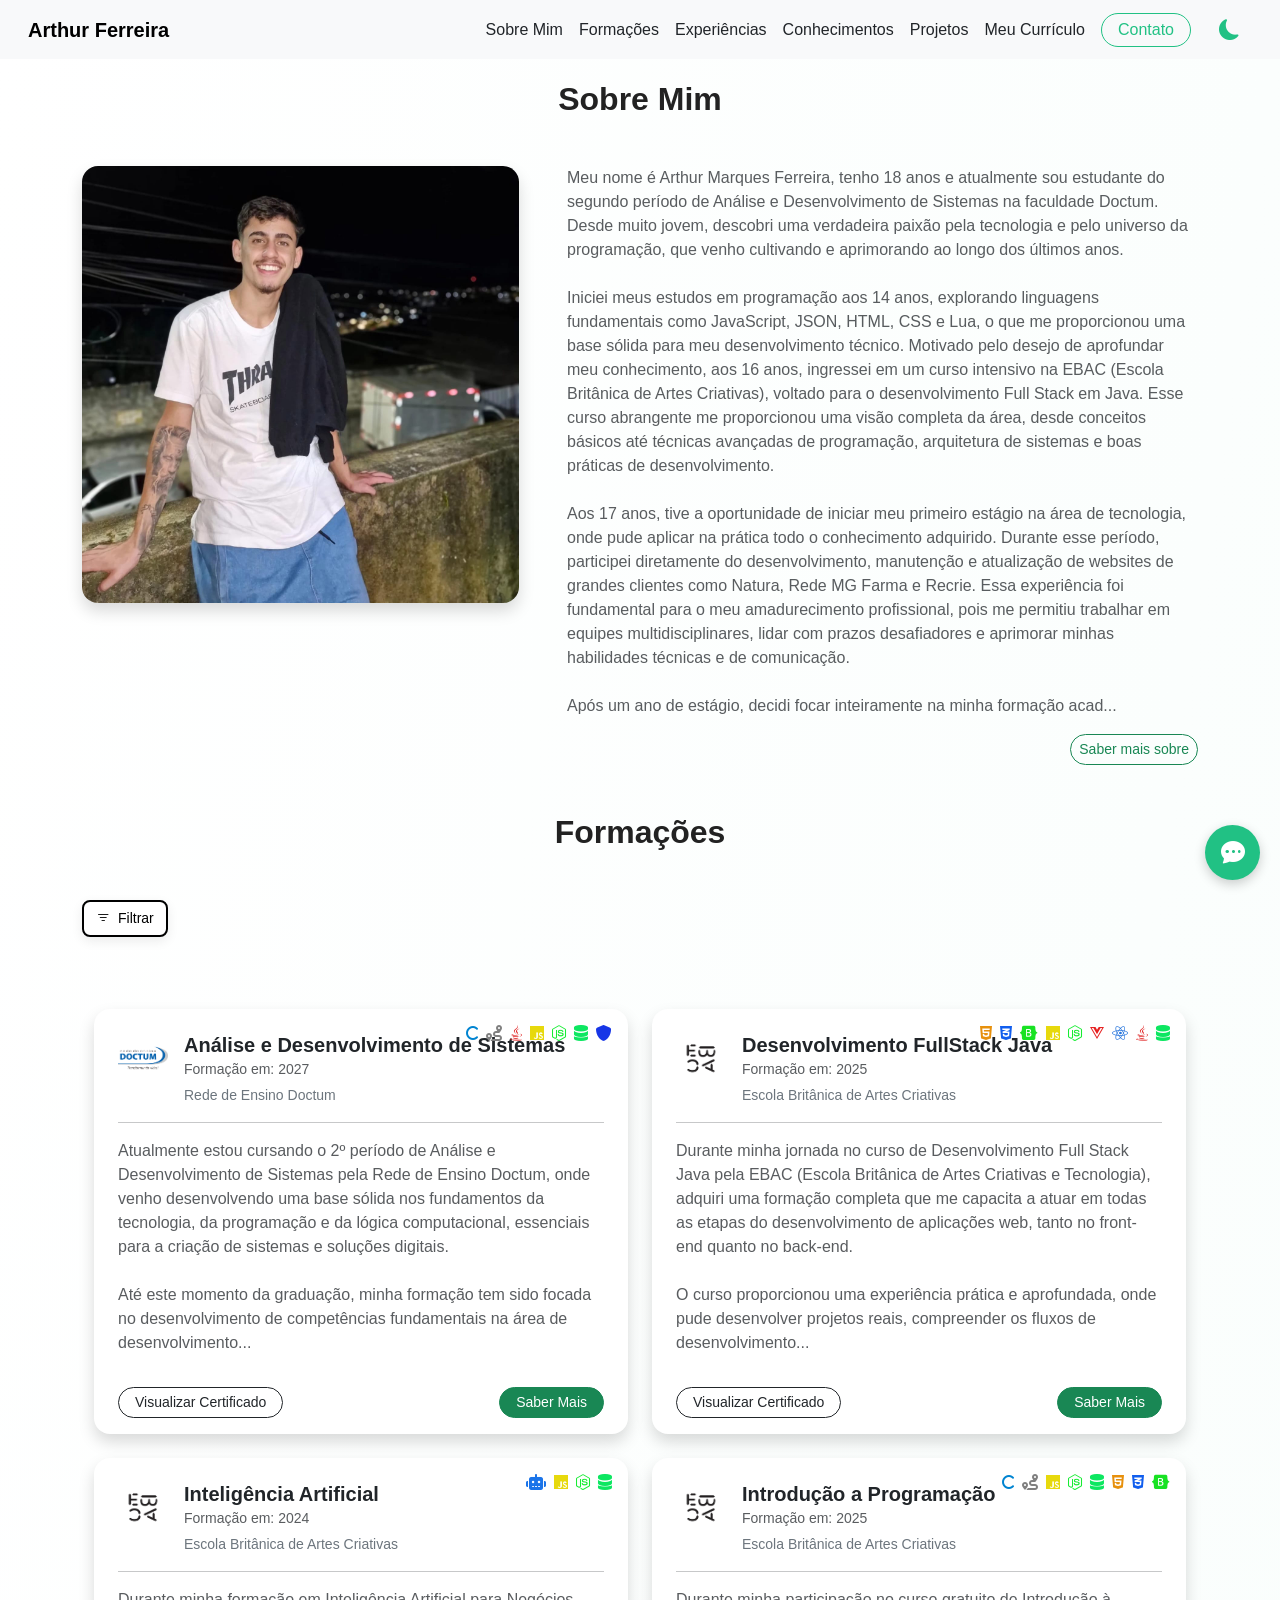
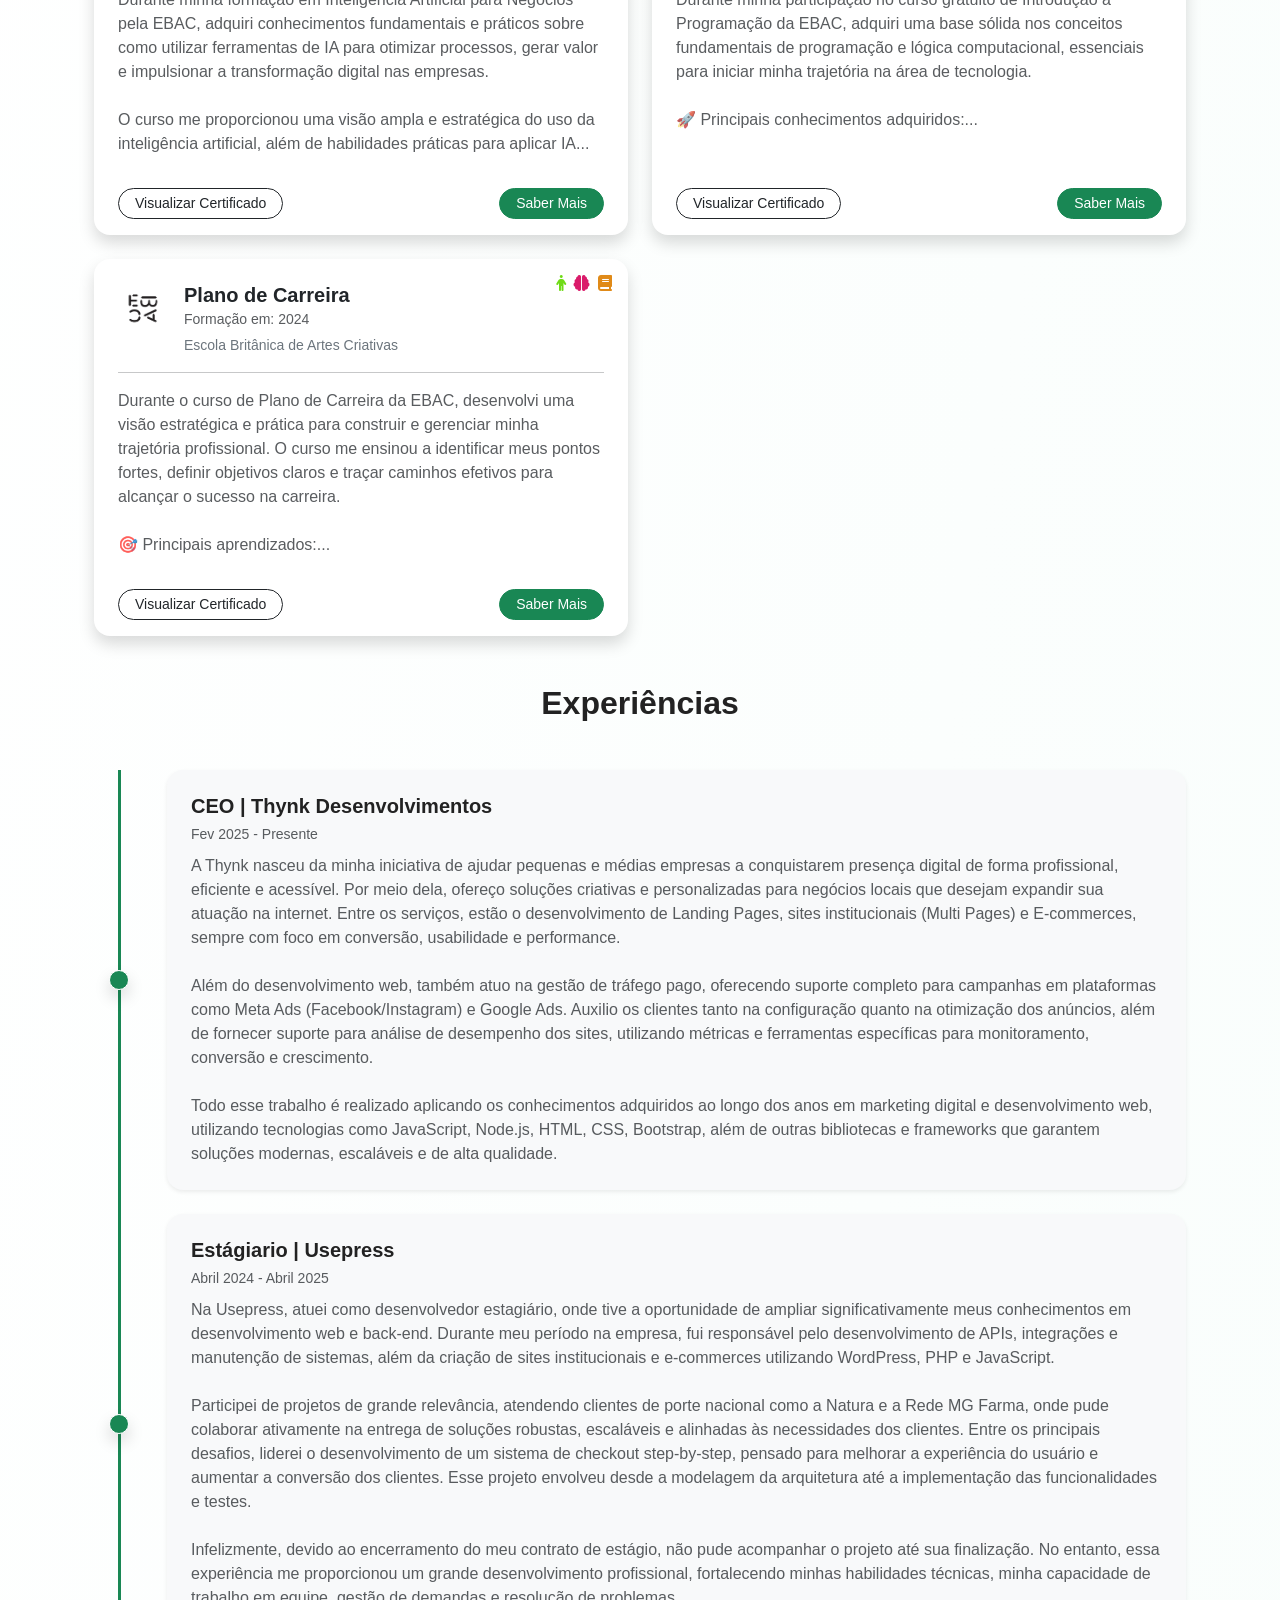
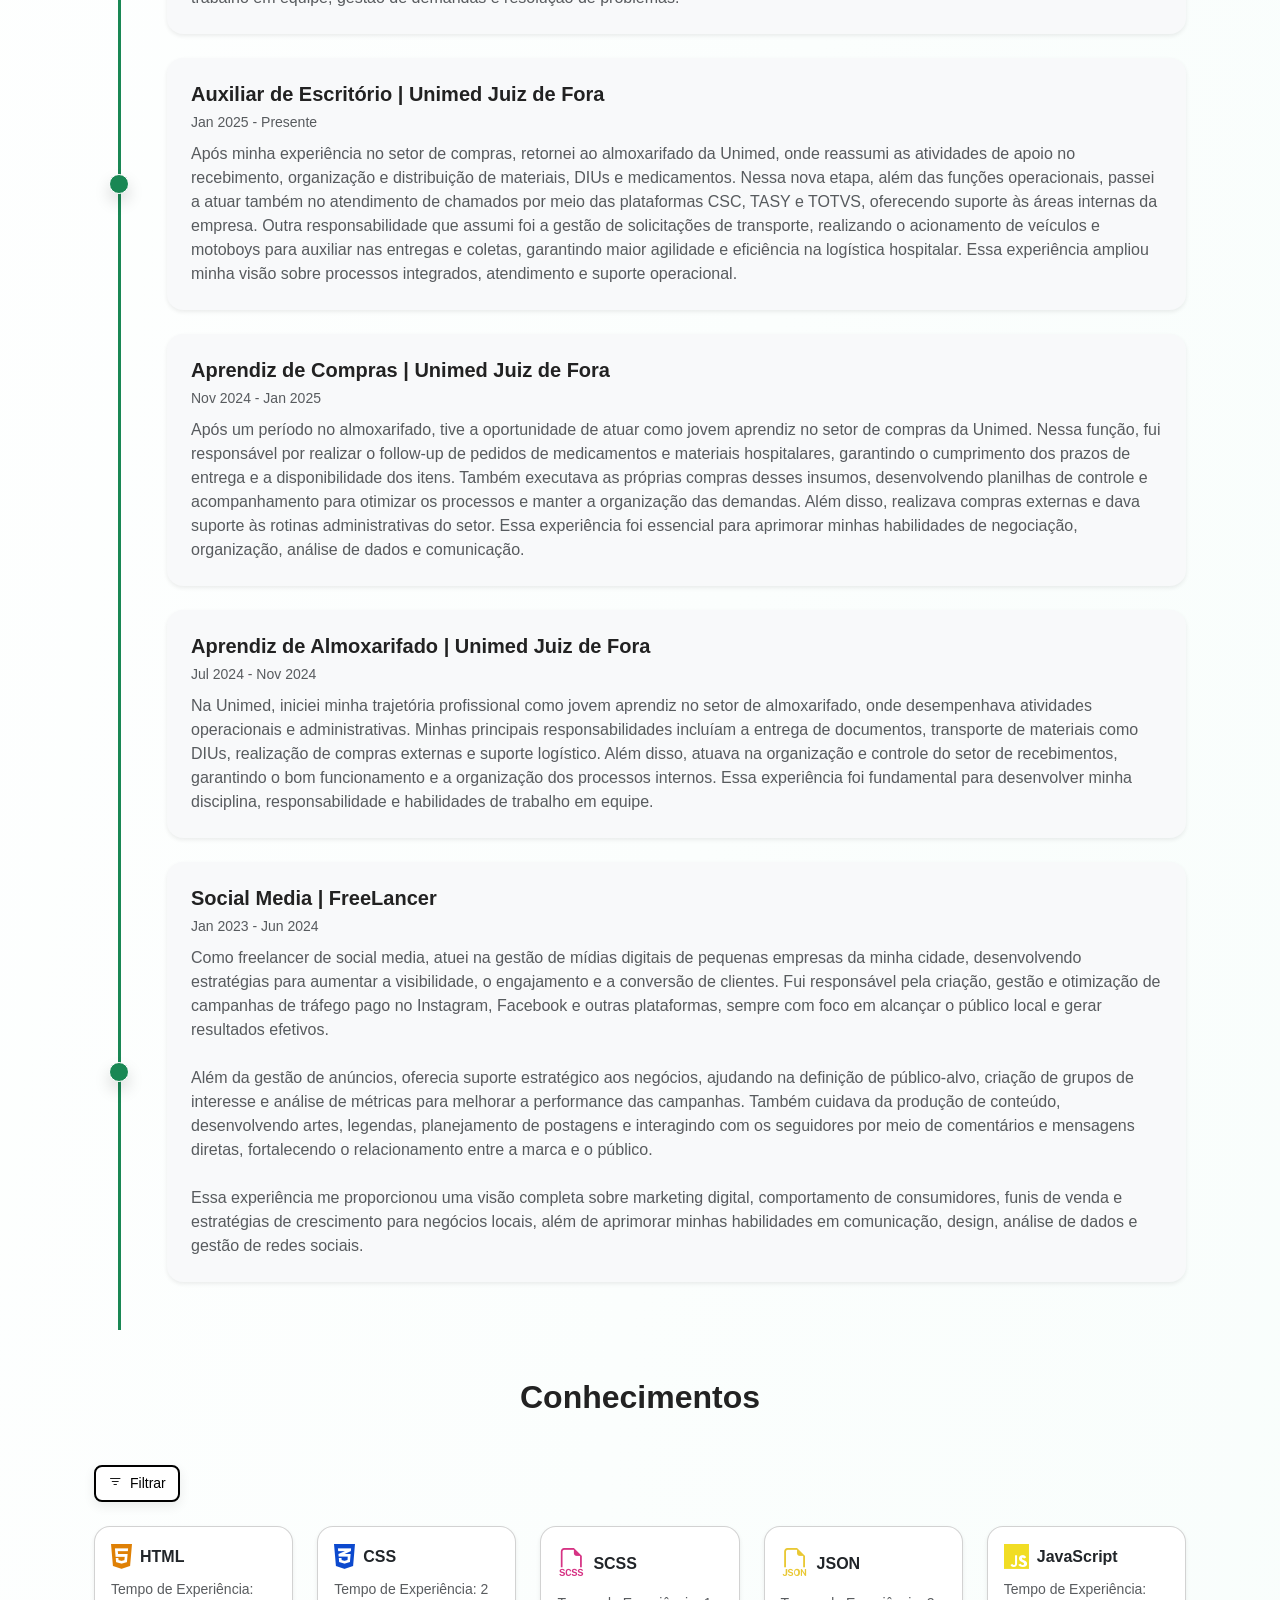
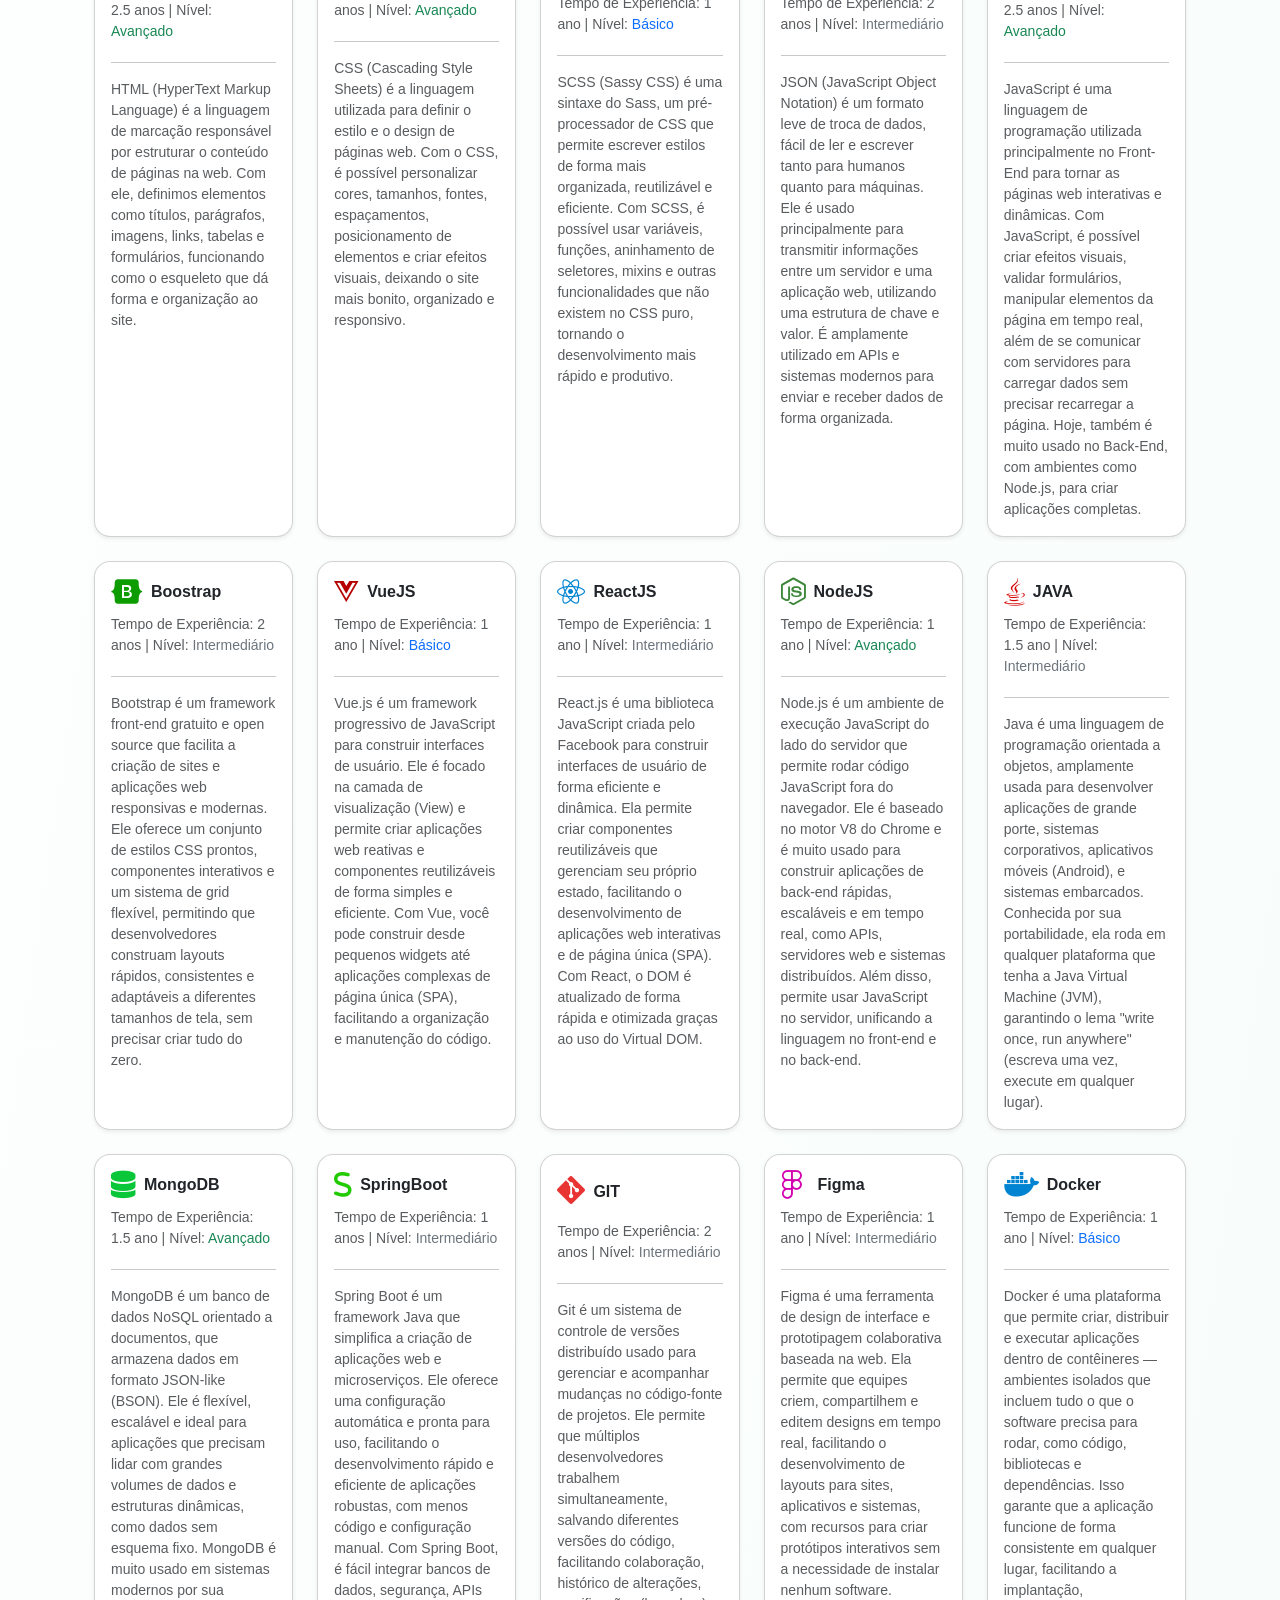
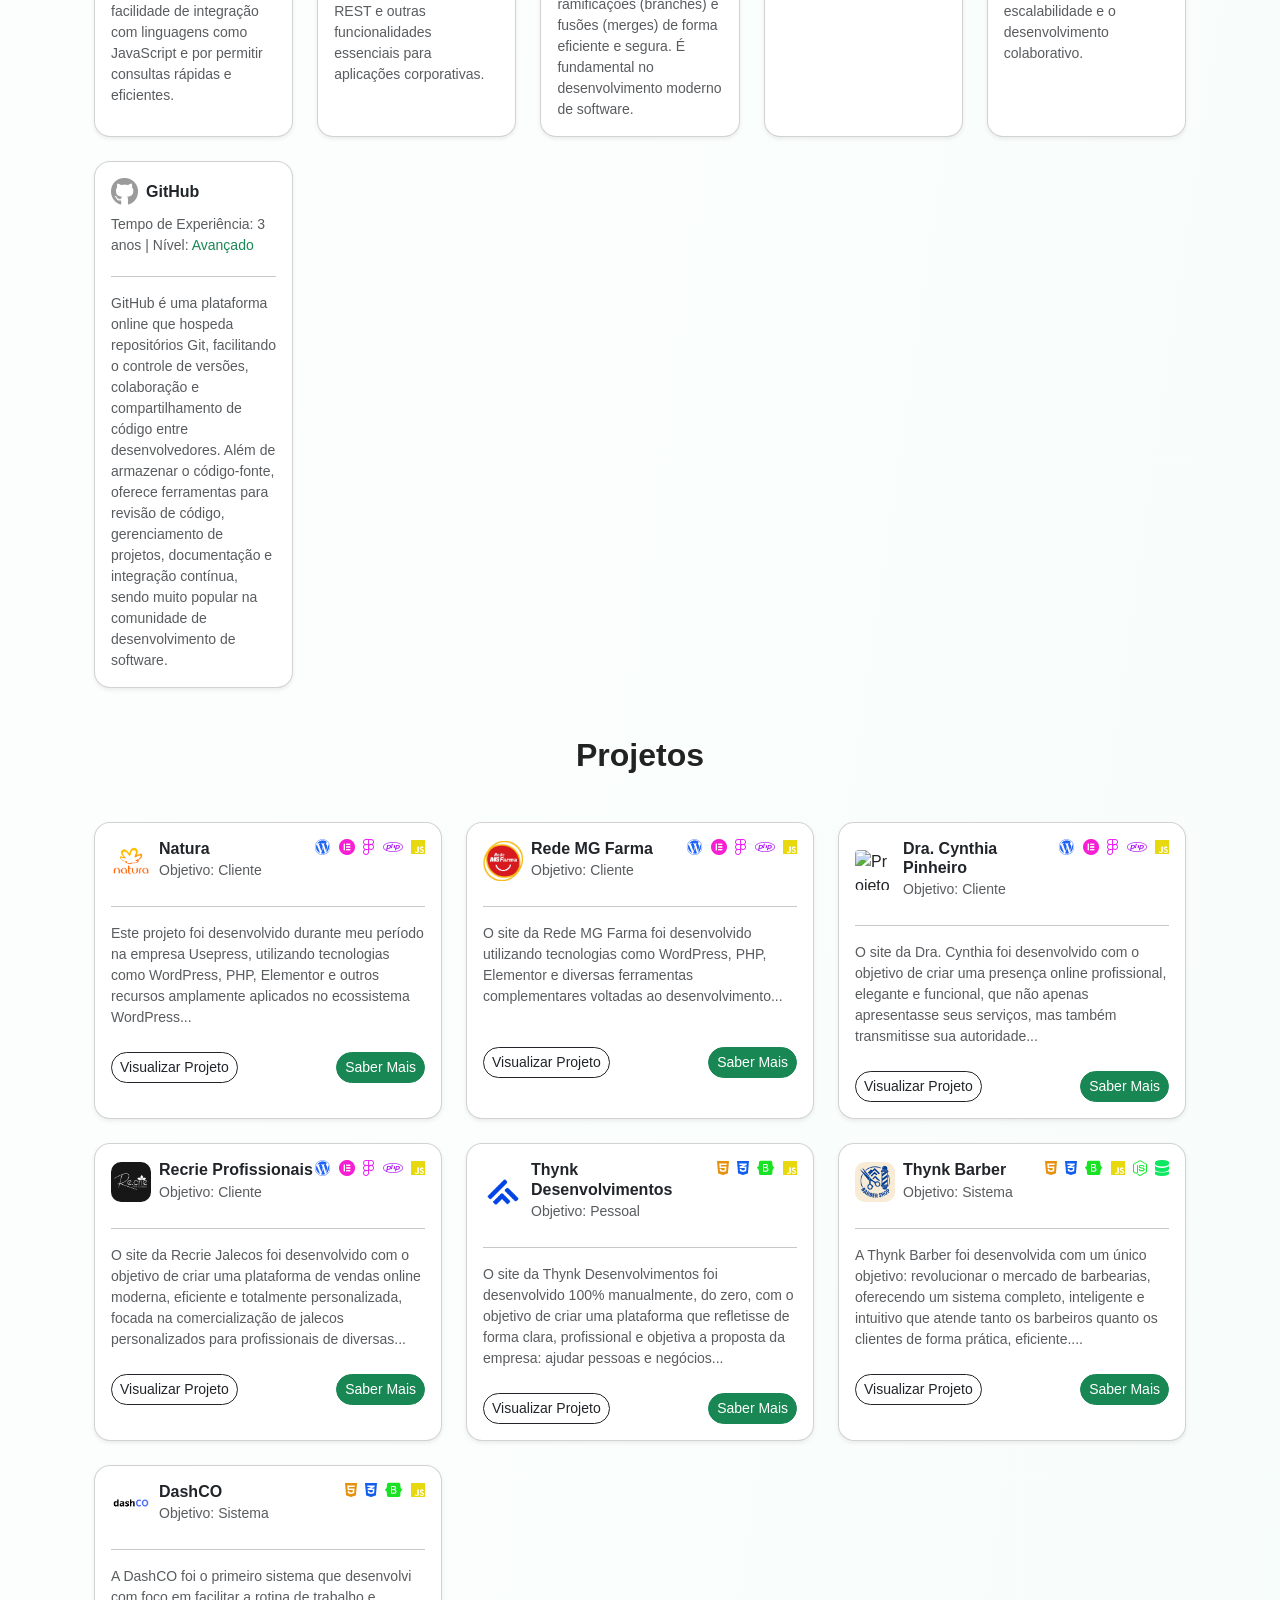
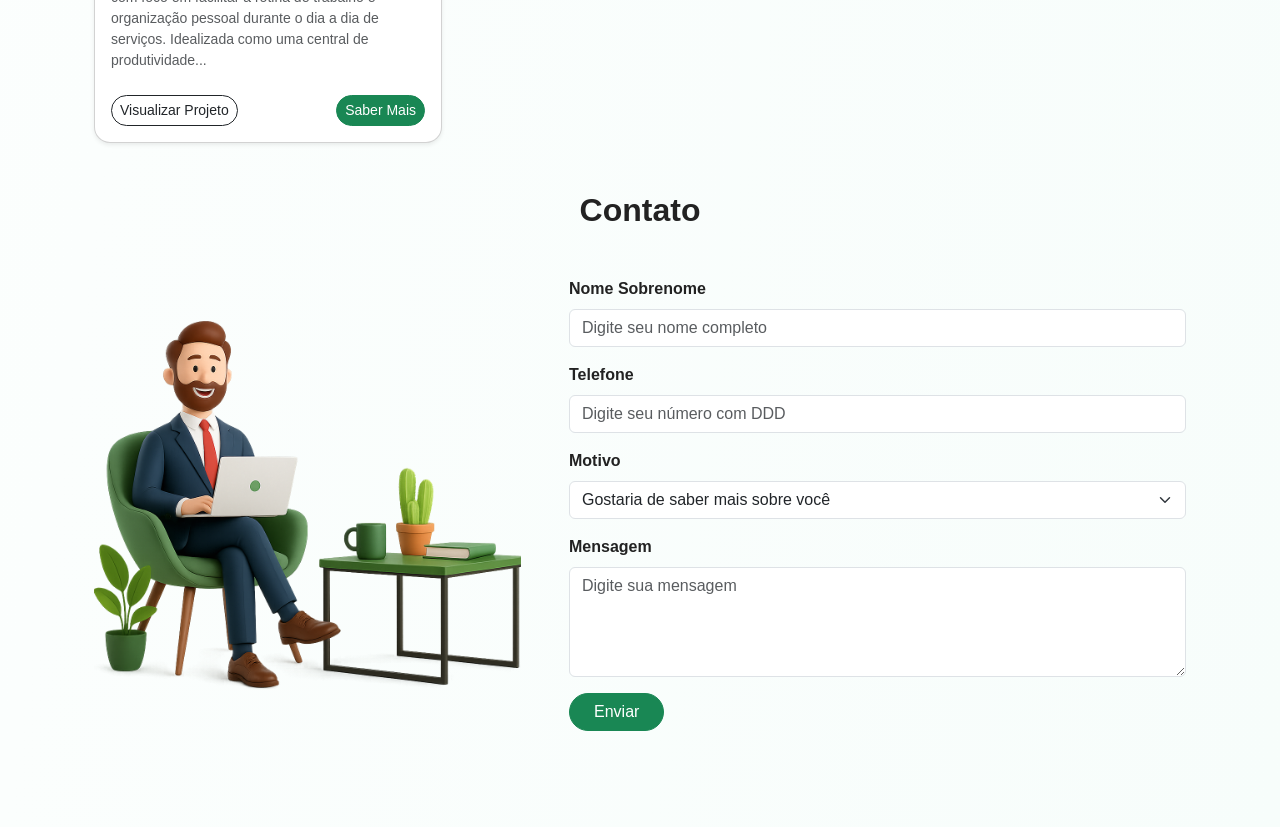
==== commit 81ef7fc2: "Add files via upload" ====
--- a/pages/index.html
+++ b/pages/index.html
@@ -531,7 +531,7 @@
                                 </div>
                                 <div
                                     class="card-footer d-flex justify-content-between bg-transparent border-0 px-4 pb-3">
-                                    <a href="certificados/cert1.pdf" target="_blank"
+                                    <a href="#" target="_blank"
                                         class="btn btn-outline-dark btn-sm rounded-pill px-3">Visualizar Certificado</a>
                                     <button class="btn btn-success btn-sm rounded-pill px-3" data-bs-toggle="modal"
                                         data-bs-target="#modalCurso1">Saber Mais</button>
@@ -559,7 +559,7 @@
                                 </div>
                                 <div class="card-body p-4">
                                     <div class="d-flex align-items-start mb-3">
-                                        <img src="img2.jpg" alt="Curso DevPro" class="me-3"
+                                        <img src="../images/ebac.png" alt="Curso DevPro" class="me-3"
                                             style="width: 50px; height: 50px; object-fit: cover; border-radius: 10px;">
                                         <div class="w-100">
                                             <h5 class="mb-0 fw-semibold">Desenvolvimento FullStack Java</h5>
@@ -585,7 +585,7 @@
                                 </div>
                                 <div
                                     class="card-footer d-flex justify-content-between bg-transparent border-0 px-4 pb-3">
-                                    <a href="certificados/cert2.pdf" target="_blank"
+                                    <a href="../downloads/fulldevjava.pdf" target="_blank"
                                         class="btn btn-outline-dark btn-sm rounded-pill px-3">Visualizar Certificado</a>
                                     <button class="btn btn-success btn-sm rounded-pill px-3" data-bs-toggle="modal"
                                         data-bs-target="#modalCurso2">Saber Mais</button>
@@ -607,7 +607,7 @@
                                 </div>
                                 <div class="card-body p-4">
                                     <div class="d-flex align-items-start mb-3">
-                                        <img src="img3.jpg" alt="Rocketseat" class="me-3"
+                                        <img src="../images/ebac.png" alt="Rocketseat" class="me-3"
                                             style="width: 50px; height: 50px; object-fit: cover; border-radius: 10px;">
                                         <div class="w-100">
                                             <h5 class="mb-0 fw-semibold">Inteligência Artificial</h5>
@@ -631,7 +631,7 @@
                                 </div>
                                 <div
                                     class="card-footer d-flex justify-content-between bg-transparent border-0 px-4 pb-3">
-                                    <a href="certificados/cert3.pdf" target="_blank"
+                                    <a href="../downloads/inteligenciaartificial.pdf" target="_blank"
                                         class="btn btn-outline-dark btn-sm rounded-pill px-3">Visualizar Certificado</a>
                                     <button class="btn btn-success btn-sm rounded-pill px-3" data-bs-toggle="modal"
                                         data-bs-target="#modalCurso3">Saber Mais</button>
@@ -657,7 +657,7 @@
                                 </div>
                                 <div class="card-body p-4">
                                     <div class="d-flex align-items-start mb-3">
-                                        <img src="img3.jpg" alt="Rocketseat" class="me-3"
+                                        <img src="../images/ebac.png" alt="Rocketseat" class="me-3"
                                             style="width: 50px; height: 50px; object-fit: cover; border-radius: 10px;">
                                         <div class="w-100">
                                             <h5 class="mb-0 fw-semibold">Introdução a Programação</h5>
@@ -680,7 +680,7 @@
                                 </div>
                                 <div
                                     class="card-footer d-flex justify-content-between bg-transparent border-0 px-4 pb-3">
-                                    <a href="certificados/cert3.pdf" target="_blank"
+                                    <a href="../downloads/introducaoaprogamacao.pdf" target="_blank"
                                         class="btn btn-outline-dark btn-sm rounded-pill px-3">Visualizar Certificado</a>
                                     <button class="btn btn-success btn-sm rounded-pill px-3" data-bs-toggle="modal"
                                         data-bs-target="#modalCurso4">Saber Mais</button>
@@ -701,7 +701,7 @@
                                 </div>
                                 <div class="card-body p-4">
                                     <div class="d-flex align-items-start mb-3">
-                                        <img src="img3.jpg" alt="Rocketseat" class="me-3"
+                                        <img src="../images/ebac.png" alt="Rocketseat" class="me-3"
                                             style="width: 50px; height: 50px; object-fit: cover; border-radius: 10px;">
                                         <div class="w-100">
                                             <h5 class="mb-0 fw-semibold">Plano de Carreira</h5>
@@ -724,7 +724,7 @@
                                 </div>
                                 <div
                                     class="card-footer d-flex justify-content-between bg-transparent border-0 px-4 pb-3">
-                                    <a href="certificados/cert3.pdf" target="_blank"
+                                    <a href="../downloads/planodecarreira.pdf" target="_blank"
                                         class="btn btn-outline-dark btn-sm rounded-pill px-3">Visualizar Certificado</a>
                                     <button class="btn btn-success btn-sm rounded-pill px-3" data-bs-toggle="modal"
                                         data-bs-target="#modalCurso5">Saber Mais</button>
@@ -1580,7 +1580,7 @@
                             <div class="card h-100 shadow-sm rounded-4 p-3 dark-mode-card position-relative">
                                 <div class="d-flex justify-content-between align-items-start mb-2">
                                     <div class="d-flex align-items-center">
-                                        <img src="../images/logoRedeMGFarma" alt="Projeto 2"
+                                        <img src="../images/logoMGFarma.jpg" alt="Projeto 2"
                                             style="width: 40px; height: 40px; border-radius: 4px; object-fit: cover;"
                                             class="me-2">
                                         <div>
@@ -1615,7 +1615,7 @@
                             <div class="card h-100 shadow-sm rounded-4 p-3 dark-mode-card position-relative">
                                 <div class="d-flex justify-content-between align-items-start mb-2">
                                     <div class="d-flex align-items-center">
-                                        <img src="../images/logoDraCynthia" alt="Projeto 3"
+                                        <img src="../images/LogoCynthia.png" alt="Projeto 3"
                                             style="width: 40px; height: 40px; border-radius: 4px; object-fit: cover;"
                                             class="me-2">
                                         <div>
@@ -1648,7 +1648,7 @@
                             <div class="card h-100 shadow-sm rounded-4 p-3 dark-mode-card position-relative">
                                 <div class="d-flex justify-content-between align-items-start mb-2">
                                     <div class="d-flex align-items-center">
-                                        <img src="img/projeto4.jpg" alt="Projeto 3"
+                                        <img src="../images/logoRecrie.png" alt="Projeto 3"
                                             style="width: 40px; height: 40px; border-radius: 10px; object-fit: cover;"
                                             class="me-2">
                                         <div>
@@ -1682,7 +1682,7 @@
                             <div class="card h-100 shadow-sm rounded-4 p-3 dark-mode-card position-relative">
                                 <div class="d-flex justify-content-between align-items-start mb-2">
                                     <div class="d-flex align-items-center">
-                                        <img src="img/projeto4.jpg" alt="Projeto 3"
+                                        <img src="../images/logoThynk.png" alt="Projeto 3"
                                             style="width: 40px; height: 40px; border-radius: 4px; object-fit: cover;"
                                             class="me-2">
                                         <div>
@@ -1715,7 +1715,7 @@
                             <div class="card h-100 shadow-sm rounded-4 p-3 dark-mode-card position-relative">
                                 <div class="d-flex justify-content-between align-items-start mb-2">
                                     <div class="d-flex align-items-center">
-                                        <img src="../images/logoThynkbarber" alt="Projeto 3"
+                                        <img src="../images/logoThynkBarber.png" alt="Projeto 3"
                                             style="width: 40px; height: 40px; border-radius: 10px; object-fit: cover;"
                                             class="me-2">
                                         <div>
@@ -1750,7 +1750,7 @@
                             <div class="card h-100 shadow-sm rounded-4 p-3 dark-mode-card position-relative">
                                 <div class="d-flex justify-content-between align-items-start mb-2">
                                     <div class="d-flex align-items-center">
-                                        <img src="img/projeto4.jpg" alt="Projeto 3"
+                                        <img src="../images/logoDashCO.png" alt="Projeto 3"
                                             style="width: 40px; height: 40px; border-radius: 10px; object-fit: cover;"
                                             class="me-2">
                                         <div>
@@ -2281,7 +2281,7 @@
                 <!-- Pop-up de Chat -->
                 <div class="chat-popup" id="chatPopup">
                     <div class="chat-header">
-                        <img src="logo.jpeg" alt="Arthur">
+                        <img src="../images/arthurFerreira.jpeg" alt="Arthur">
                         <div>
                             <strong>Arthur Ferreira</strong><br>
                             <small class="text-muted">Online</small>
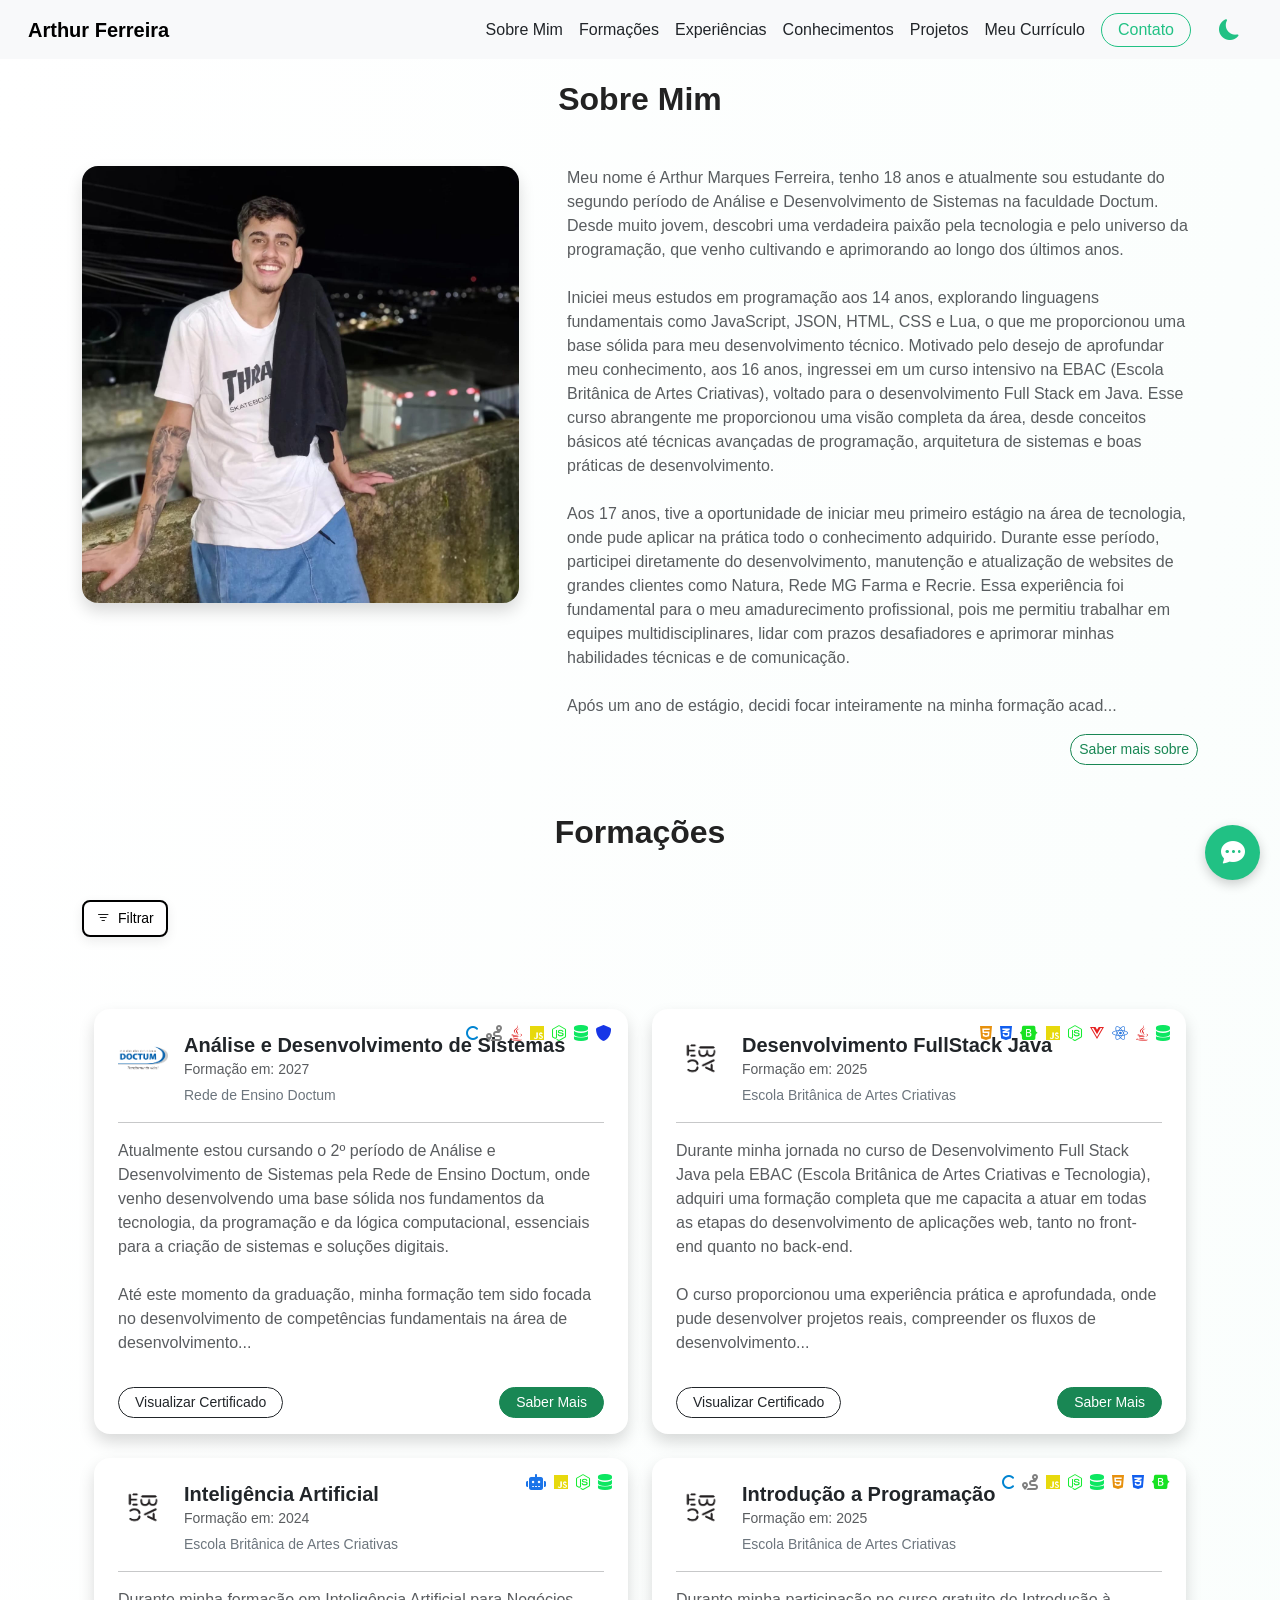
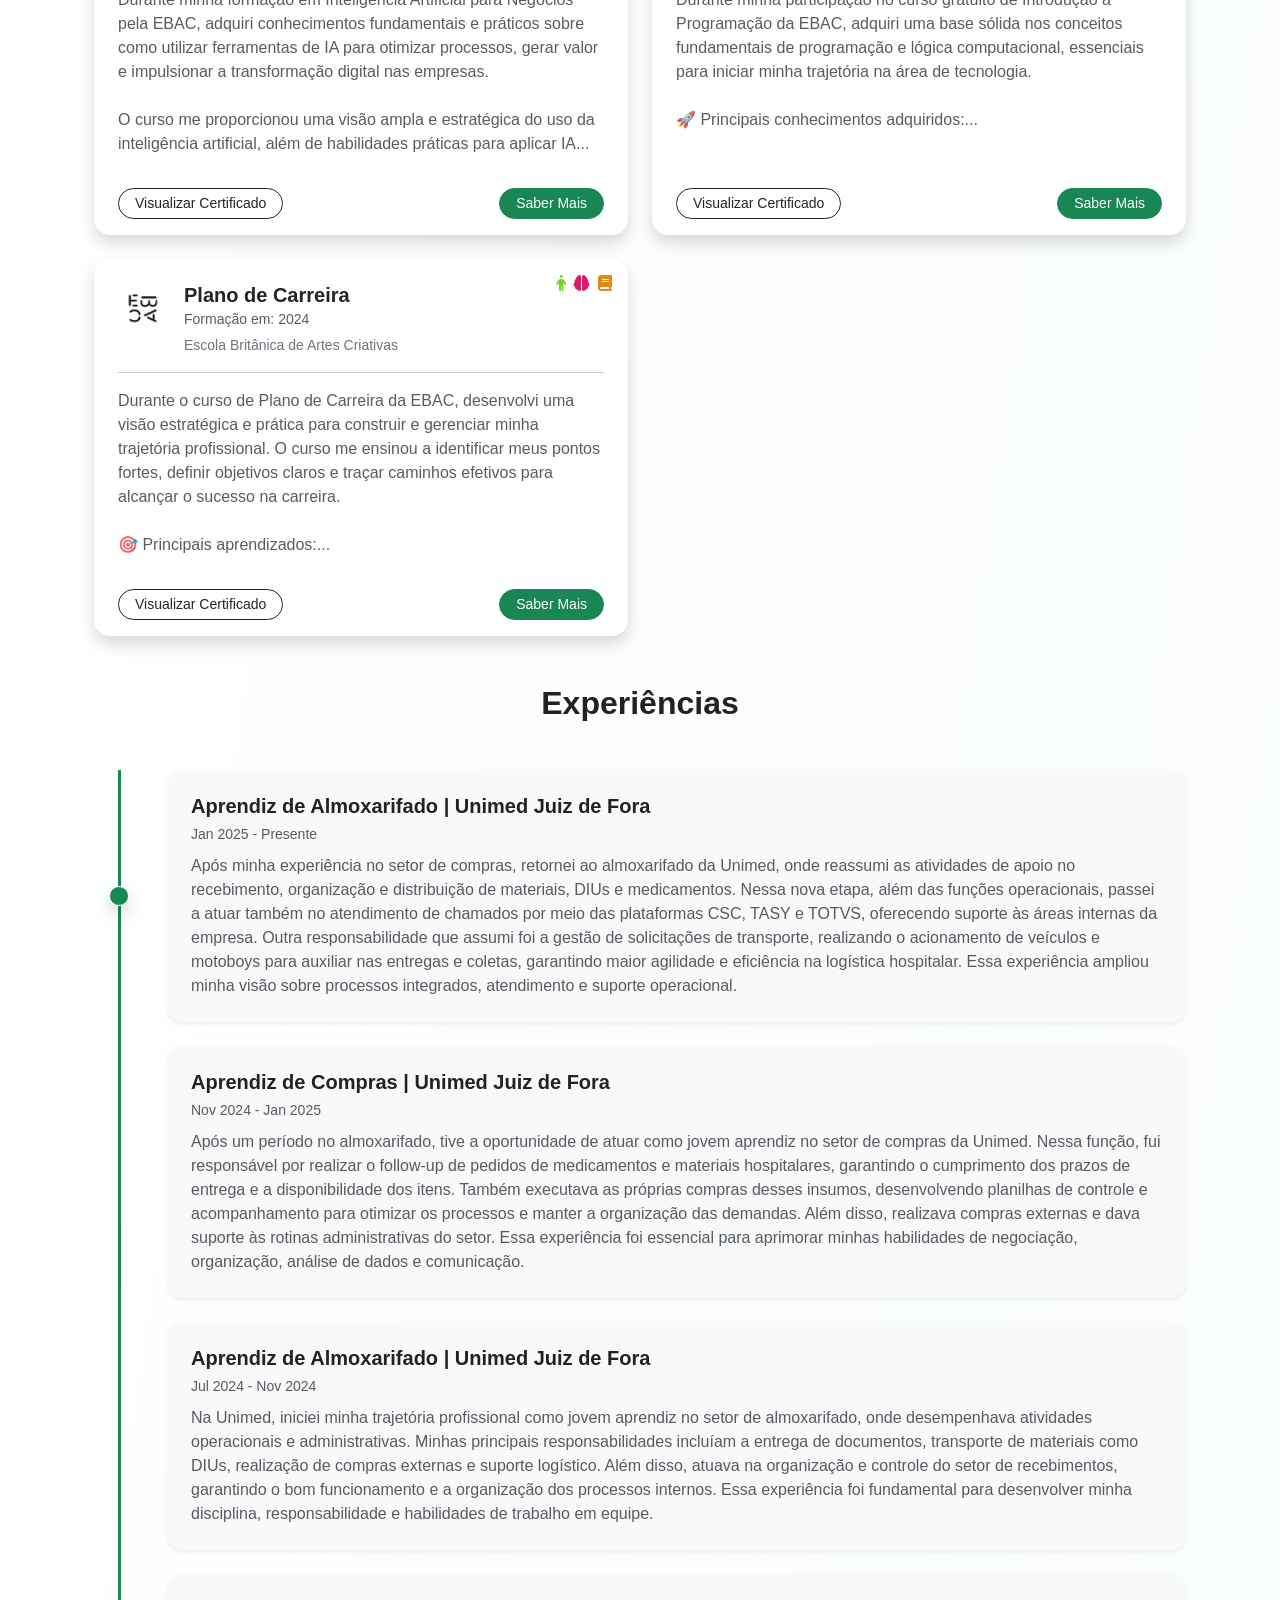
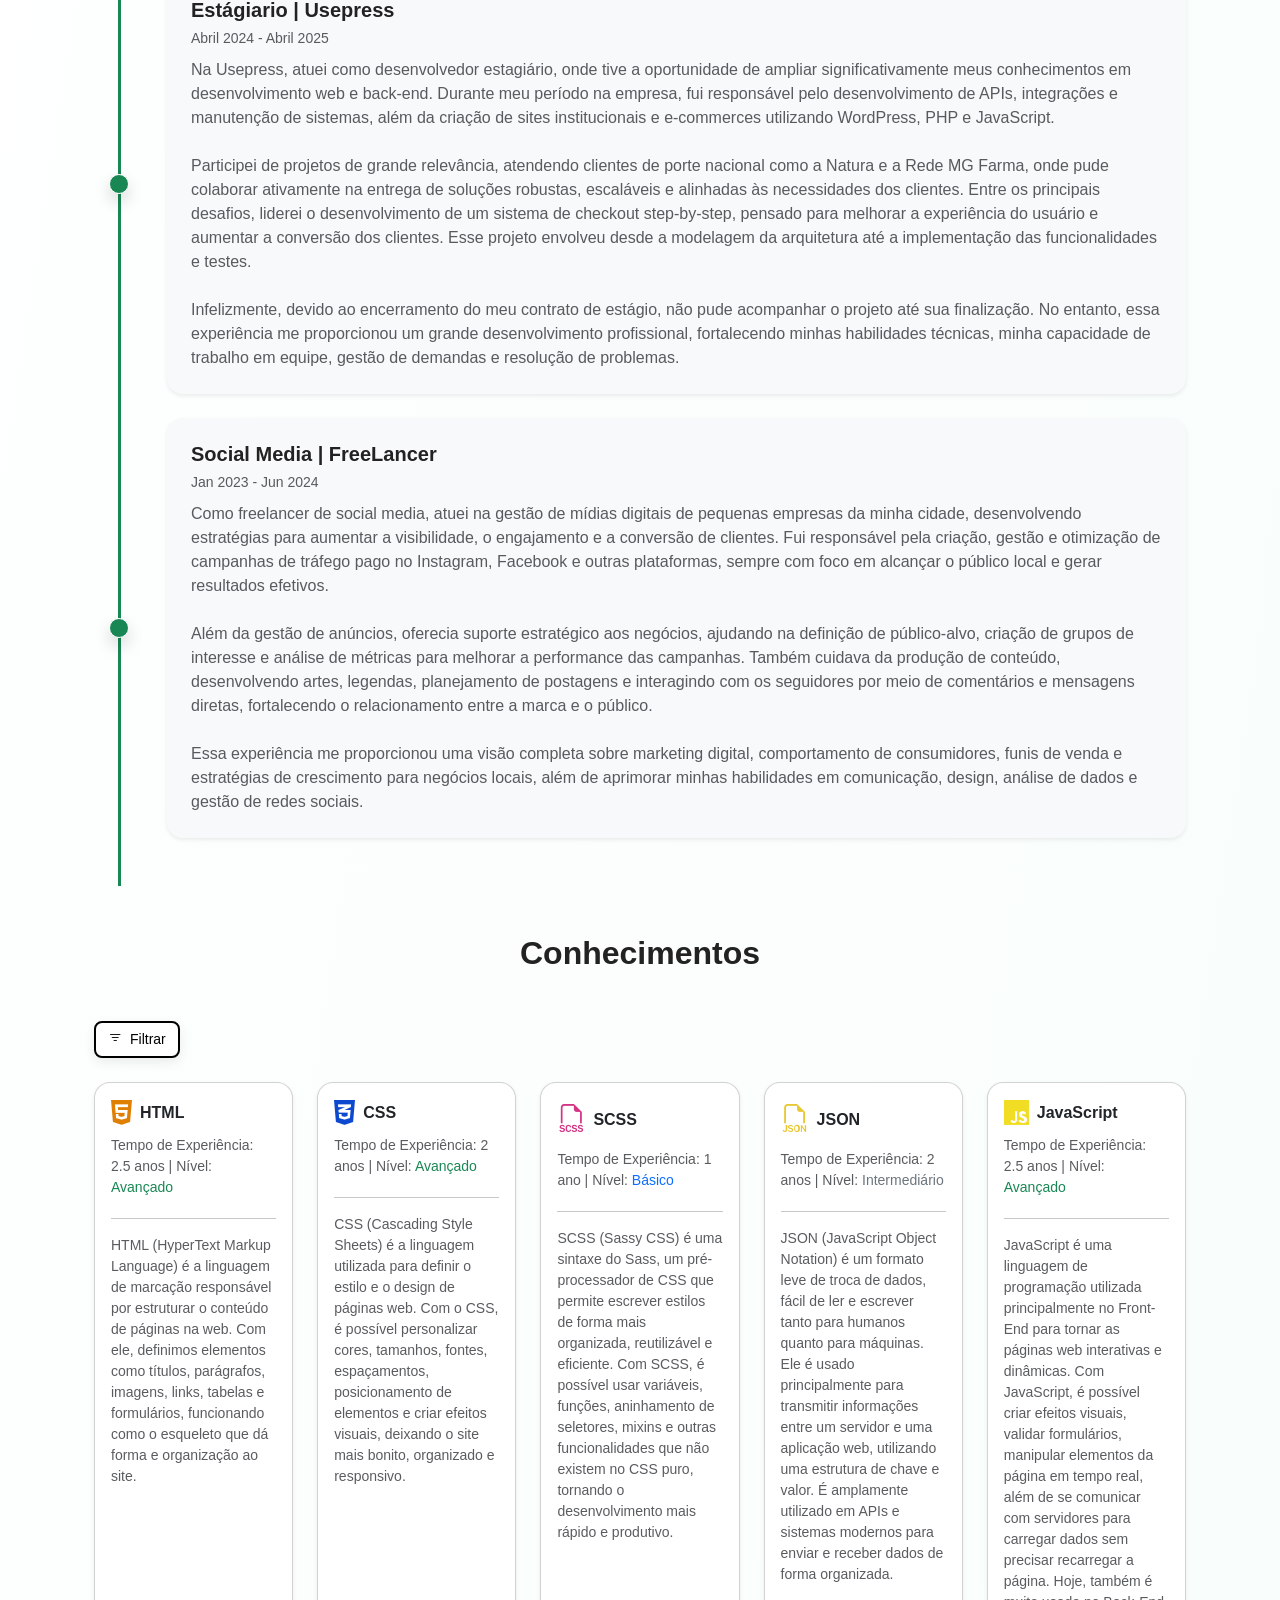
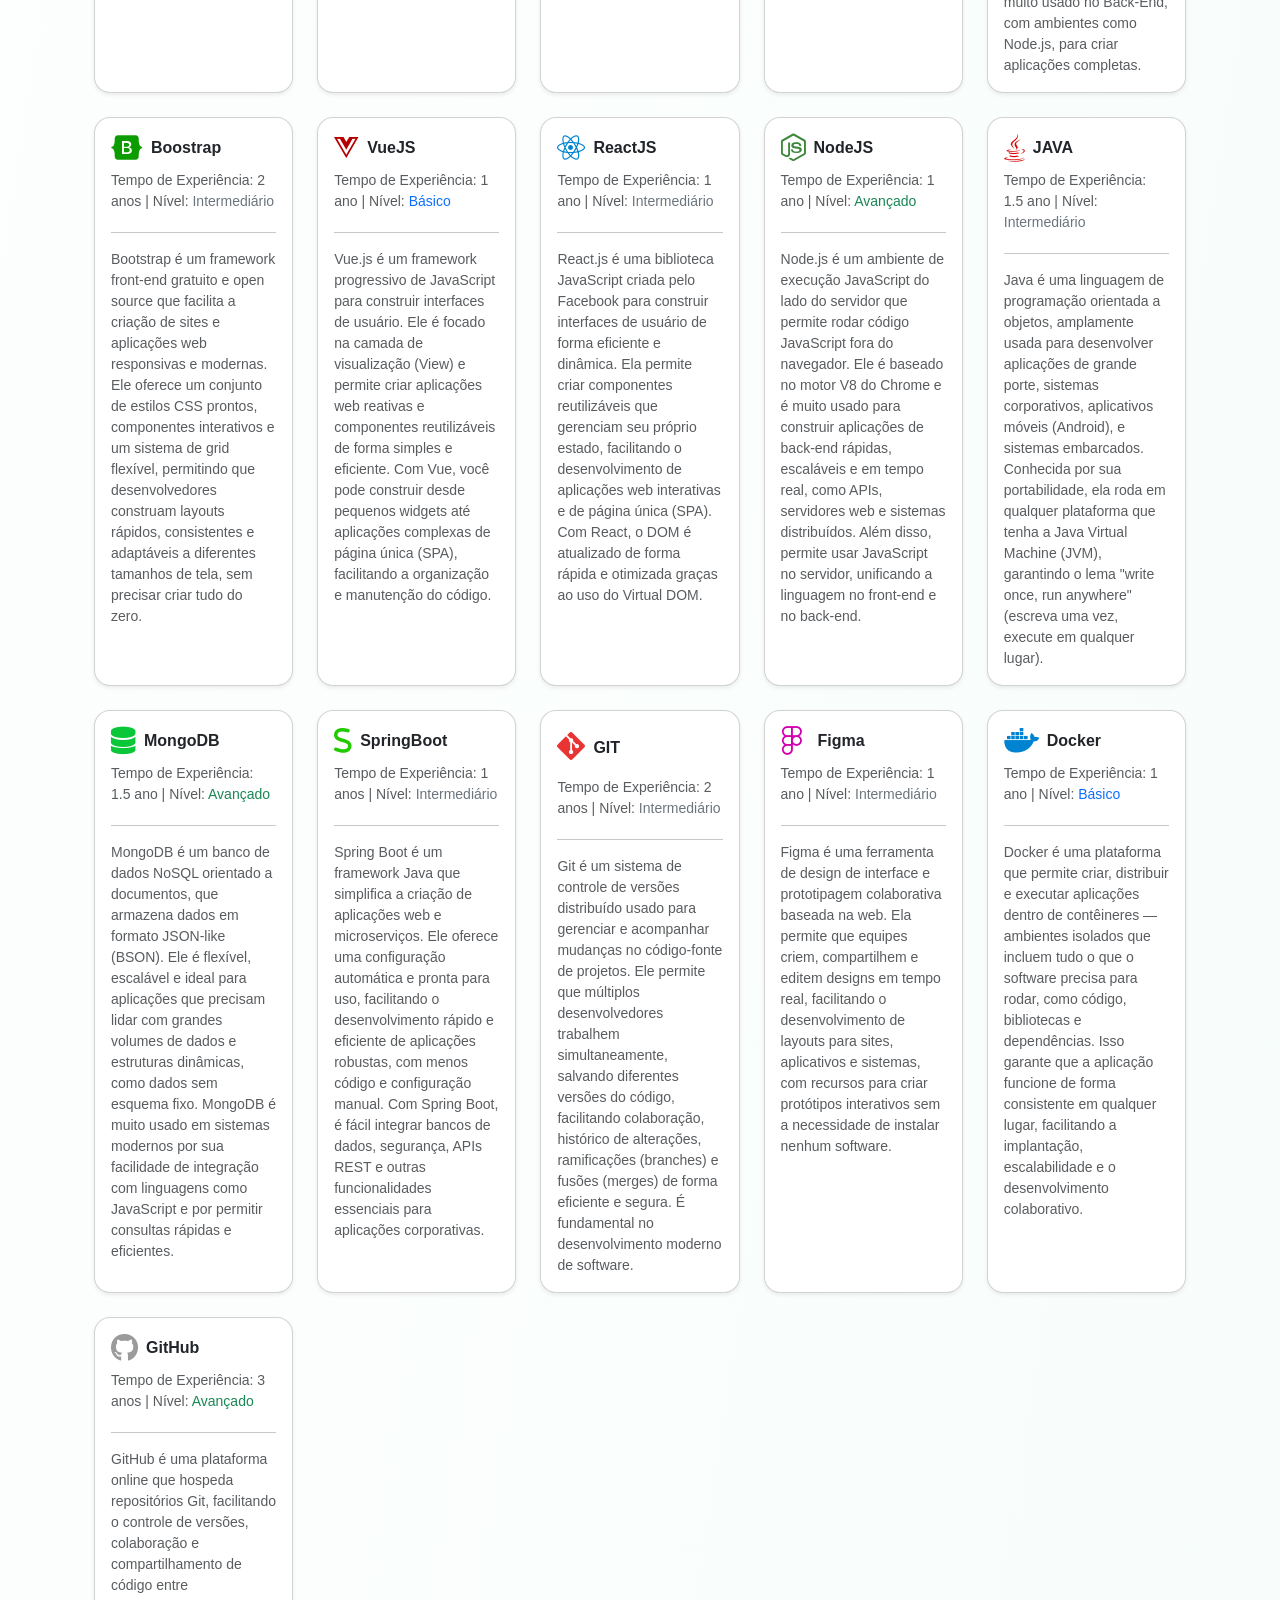
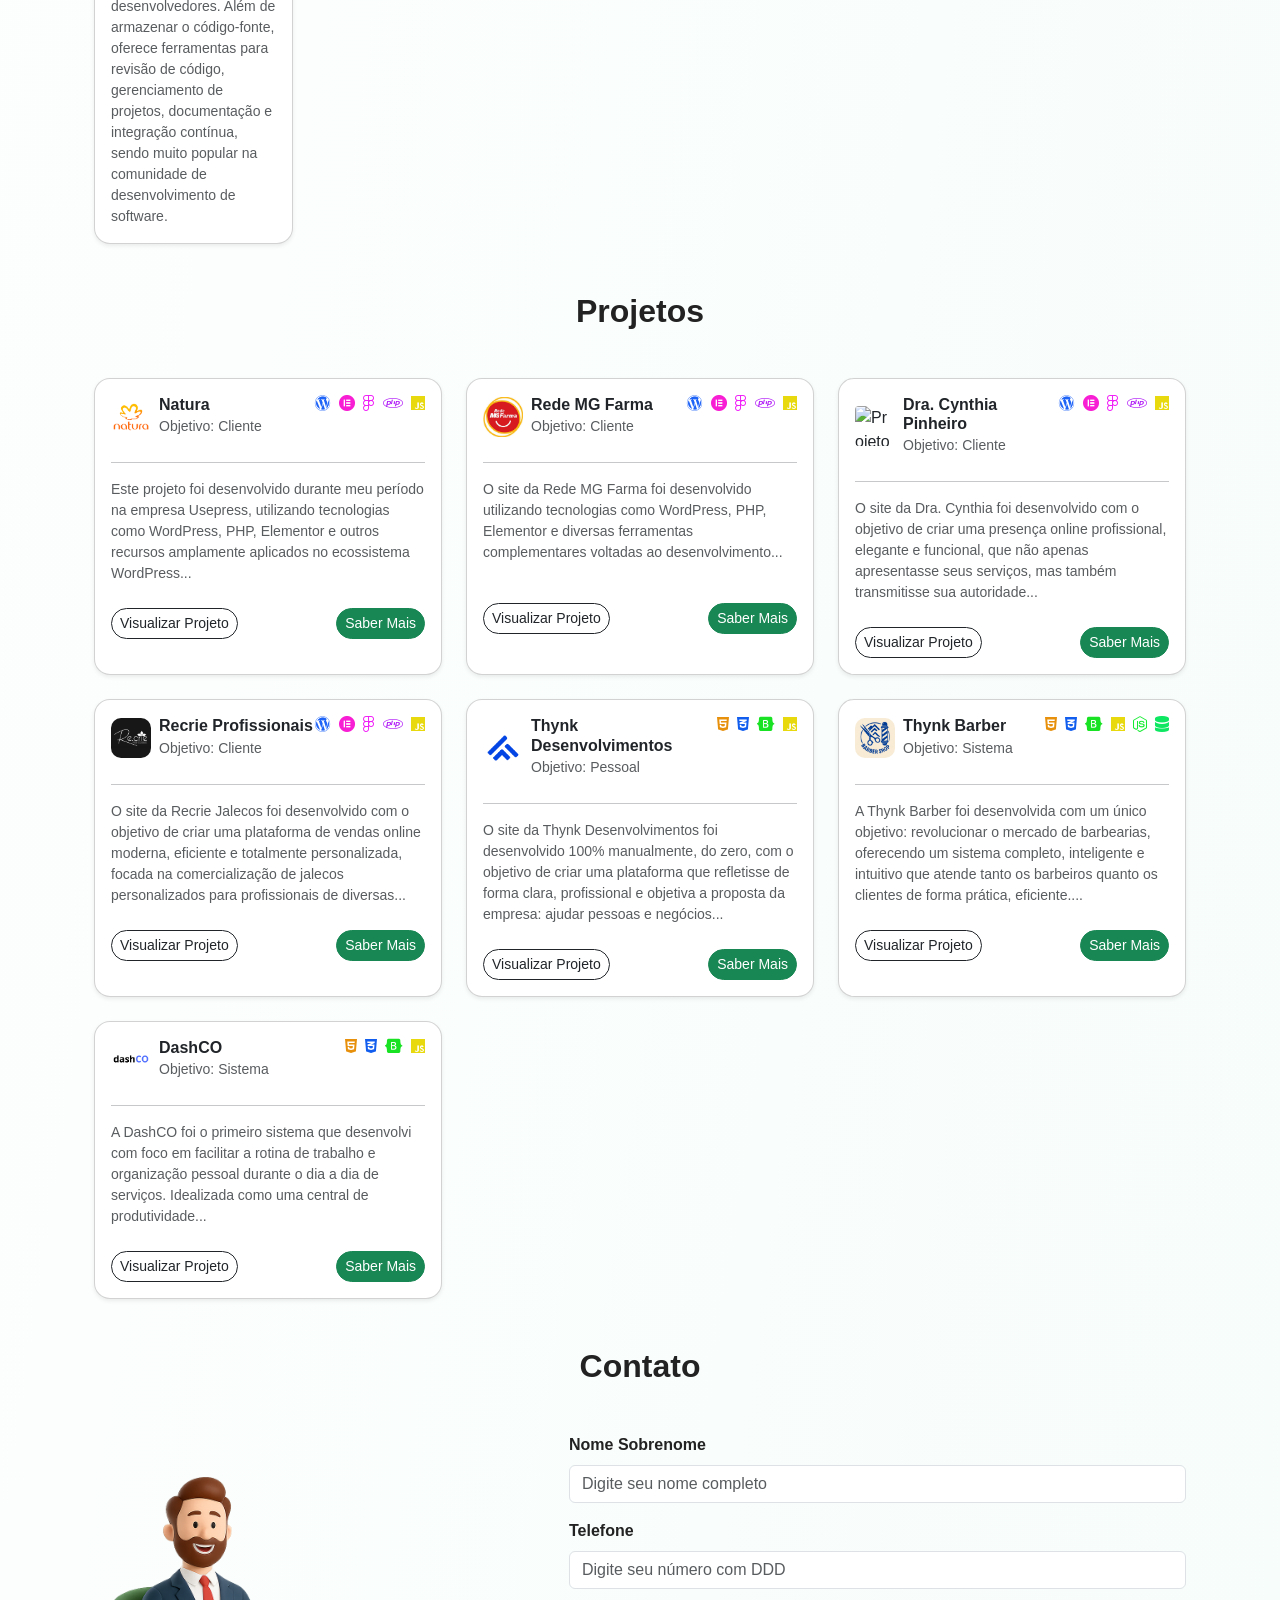
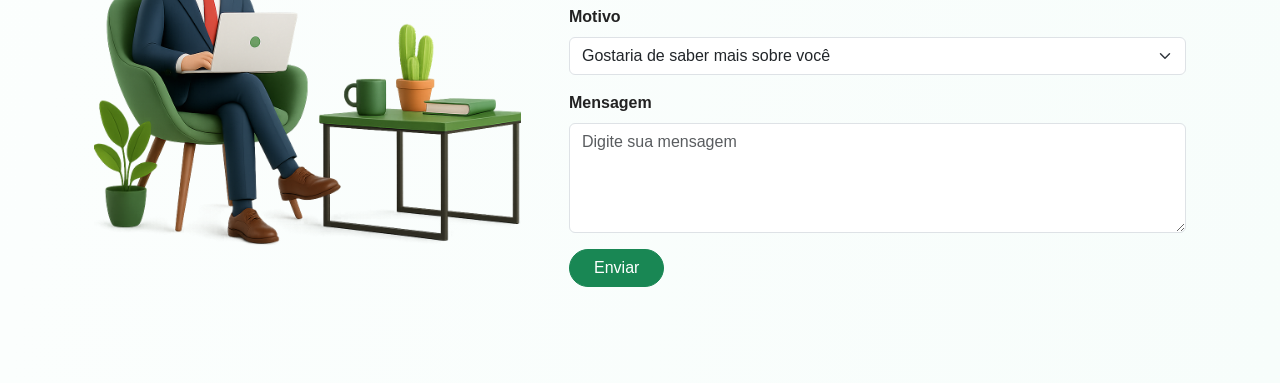
==== commit 3d19cb4d: "Add files via upload" ====
--- a/pages/index.html
+++ b/pages/index.html
@@ -1066,37 +1066,61 @@
                         <div class="border-start border-3 border-success position-absolute top-0 start-0 h-100"
                             style="left: 25px;"></div>
                         <div class="ms-5 pb-4">
-                            <!-- Experiência 0 -->
+                            <!-- Experiência 1 -->
                             <div class="position-relative mb-4 animate__animated animate__fadeInUp"
                                 style="margin-left: -47px;">
                                 <div class="position-absolute top-50 translate-middle rounded-circle bg-success shadow border border-white dark-mode-border-dark"
                                     style="width: 20px; height: 20px; left: 0px;"></div>
                                 <div class="bg-light dark-mode-card p-4 rounded-4 shadow-sm ms-5">
-                                    <h5 class="fw-bold mb-1">CEO | Thynk Desenvolvimentos</h5>
-                                    <small class="text-muted">Fev 2025 - Presente</small>
-                                    <p class="mb-0 mt-2 text-muted">A Thynk nasceu da minha iniciativa de ajudar
-                                        pequenas e médias empresas a conquistarem presença digital de forma
-                                        profissional, eficiente e acessível. Por meio dela, ofereço soluções criativas e
-                                        personalizadas para negócios locais que desejam expandir sua atuação na
-                                        internet. Entre os serviços, estão o desenvolvimento de Landing Pages, sites
-                                        institucionais (Multi Pages) e E-commerces, sempre com foco em conversão,
-                                        usabilidade e performance.
-                                        <br><br>
-                                        Além do desenvolvimento web, também atuo na gestão de tráfego pago, oferecendo
-                                        suporte completo para campanhas em plataformas como Meta Ads
-                                        (Facebook/Instagram) e Google Ads. Auxilio os clientes tanto na configuração
-                                        quanto na otimização dos anúncios, além de fornecer suporte para análise de
-                                        desempenho dos sites, utilizando métricas e ferramentas específicas para
-                                        monitoramento, conversão e crescimento.
-                                        <br><br>
-                                        Todo esse trabalho é realizado aplicando os conhecimentos adquiridos ao longo
-                                        dos anos em marketing digital e desenvolvimento web, utilizando tecnologias como
-                                        JavaScript, Node.js, HTML, CSS, Bootstrap, além de outras bibliotecas e
-                                        frameworks que garantem soluções modernas, escaláveis e de alta qualidade.
-                                    </p>
-                                </div>
-                            </div>
-                            <!-- Experiência 1 -->
+                                    <h5 class="fw-bold mb-1">Aprendiz de Almoxarifado | Unimed Juiz de Fora</h5>
+                                    <small class="text-muted">Jan 2025 - Presente</small>
+                                    <p class="mb-0 mt-2 text-muted">Após minha experiência no setor de compras, retornei
+                                        ao almoxarifado da Unimed, onde reassumi as atividades de apoio no recebimento,
+                                        organização e distribuição de materiais, DIUs e medicamentos. Nessa nova etapa,
+                                        além das funções operacionais, passei a atuar também no atendimento de chamados
+                                        por meio das plataformas CSC, TASY e TOTVS, oferecendo suporte às áreas internas
+                                        da empresa. Outra responsabilidade que assumi foi a gestão de solicitações de
+                                        transporte, realizando o acionamento de veículos e motoboys para auxiliar nas
+                                        entregas e coletas, garantindo maior agilidade e eficiência na logística
+                                        hospitalar. Essa experiência ampliou minha visão sobre processos integrados,
+                                        atendimento e suporte operacional.</p>
+                                </div>
+                            </div>
+                            <!-- Experiência 1.1 -->
+                            <div class="position-relative mb-4 animate__animated animate__fadeInUp"
+                                style="margin-left: -47px;">
+                                <div class="bg-light dark-mode-card p-4 rounded-4 shadow-sm ms-5">
+                                    <h5 class="fw-bold mb-1">Aprendiz de Compras | Unimed Juiz de Fora</h5>
+                                    <small class="text-muted">Nov 2024 - Jan 2025</small>
+                                    <p class="mb-0 mt-2 text-muted">Após um período no almoxarifado, tive a
+                                        oportunidade de atuar como jovem aprendiz no setor de compras da Unimed. Nessa
+                                        função, fui responsável por realizar o follow-up de pedidos de medicamentos e
+                                        materiais hospitalares, garantindo o cumprimento dos prazos de entrega e a
+                                        disponibilidade dos itens. Também executava as próprias compras desses insumos,
+                                        desenvolvendo planilhas de controle e acompanhamento para otimizar os processos
+                                        e manter a organização das demandas. Além disso, realizava compras externas e
+                                        dava suporte às rotinas administrativas do setor. Essa experiência foi essencial
+                                        para aprimorar minhas habilidades de negociação, organização, análise de dados e
+                                        comunicação.</p>
+                                </div>
+                            </div>
+                            <!-- Experiência 1.2 -->
+                            <div class="position-relative mb-4 animate__animated animate__fadeInUp"
+                                style="margin-left: -47px;">
+                                <div class="bg-light dark-mode-card p-4 rounded-4 shadow-sm ms-5">
+                                    <h5 class="fw-bold mb-1">Aprendiz de Almoxarifado | Unimed Juiz de Fora</h5>
+                                    <small class="text-muted">Jul 2024 - Nov 2024</small>
+                                    <p class="mb-0 mt-2 text-muted">Na Unimed, iniciei minha trajetória profissional
+                                        como jovem aprendiz no setor de almoxarifado, onde desempenhava atividades
+                                        operacionais e administrativas. Minhas principais responsabilidades incluíam a
+                                        entrega de documentos, transporte de materiais como DIUs, realização de compras
+                                        externas e suporte logístico. Além disso, atuava na organização e controle do
+                                        setor de recebimentos, garantindo o bom funcionamento e a organização dos
+                                        processos internos. Essa experiência foi fundamental para desenvolver minha
+                                        disciplina, responsabilidade e habilidades de trabalho em equipe.</p>
+                                </div>
+                            </div>
+                            <!-- Experiência 2 -->
                             <div class="position-relative mb-4 animate__animated animate__fadeInUp"
                                 style="margin-left: -47px;">
                                 <div class="position-absolute top-50 translate-middle rounded-circle bg-success shadow border border-white dark-mode-border-dark"
@@ -1128,60 +1152,6 @@
                                     </p>
                                 </div>
                             </div>
-                            <!-- Experiência 2 -->
-                            <div class="position-relative mb-4 animate__animated animate__fadeInUp"
-                                style="margin-left: -47px;">
-                                <div class="position-absolute top-50 translate-middle rounded-circle bg-success shadow border border-white dark-mode-border-dark"
-                                    style="width: 20px; height: 20px; left: 0px;"></div>
-                                <div class="bg-light dark-mode-card p-4 rounded-4 shadow-sm ms-5">
-                                    <h5 class="fw-bold mb-1">Auxiliar de Escritório | Unimed Juiz de Fora</h5>
-                                    <small class="text-muted">Jan 2025 - Presente</small>
-                                    <p class="mb-0 mt-2 text-muted">Após minha experiência no setor de compras, retornei
-                                        ao almoxarifado da Unimed, onde reassumi as atividades de apoio no recebimento,
-                                        organização e distribuição de materiais, DIUs e medicamentos. Nessa nova etapa,
-                                        além das funções operacionais, passei a atuar também no atendimento de chamados
-                                        por meio das plataformas CSC, TASY e TOTVS, oferecendo suporte às áreas internas
-                                        da empresa. Outra responsabilidade que assumi foi a gestão de solicitações de
-                                        transporte, realizando o acionamento de veículos e motoboys para auxiliar nas
-                                        entregas e coletas, garantindo maior agilidade e eficiência na logística
-                                        hospitalar. Essa experiência ampliou minha visão sobre processos integrados,
-                                        atendimento e suporte operacional.</p>
-                                </div>
-                            </div>
-                            <!-- Experiência 2.1 -->
-                            <div class="position-relative mb-4 animate__animated animate__fadeInUp"
-                                style="margin-left: -47px;">
-                                <div class="bg-light dark-mode-card p-4 rounded-4 shadow-sm ms-5">
-                                    <h5 class="fw-bold mb-1">Aprendiz de Compras | Unimed Juiz de Fora</h5>
-                                    <small class="text-muted">Nov 2024 - Jan 2025</small>
-                                    <p class="mb-0 mt-2 text-muted">Após um período no almoxarifado, tive a
-                                        oportunidade de atuar como jovem aprendiz no setor de compras da Unimed. Nessa
-                                        função, fui responsável por realizar o follow-up de pedidos de medicamentos e
-                                        materiais hospitalares, garantindo o cumprimento dos prazos de entrega e a
-                                        disponibilidade dos itens. Também executava as próprias compras desses insumos,
-                                        desenvolvendo planilhas de controle e acompanhamento para otimizar os processos
-                                        e manter a organização das demandas. Além disso, realizava compras externas e
-                                        dava suporte às rotinas administrativas do setor. Essa experiência foi essencial
-                                        para aprimorar minhas habilidades de negociação, organização, análise de dados e
-                                        comunicação.</p>
-                                </div>
-                            </div>
-                            <!-- Experiência 2.2 -->
-                            <div class="position-relative mb-4 animate__animated animate__fadeInUp"
-                                style="margin-left: -47px;">
-                                <div class="bg-light dark-mode-card p-4 rounded-4 shadow-sm ms-5">
-                                    <h5 class="fw-bold mb-1">Aprendiz de Almoxarifado | Unimed Juiz de Fora</h5>
-                                    <small class="text-muted">Jul 2024 - Nov 2024</small>
-                                    <p class="mb-0 mt-2 text-muted">Na Unimed, iniciei minha trajetória profissional
-                                        como jovem aprendiz no setor de almoxarifado, onde desempenhava atividades
-                                        operacionais e administrativas. Minhas principais responsabilidades incluíam a
-                                        entrega de documentos, transporte de materiais como DIUs, realização de compras
-                                        externas e suporte logístico. Além disso, atuava na organização e controle do
-                                        setor de recebimentos, garantindo o bom funcionamento e a organização dos
-                                        processos internos. Essa experiência foi fundamental para desenvolver minha
-                                        disciplina, responsabilidade e habilidades de trabalho em equipe.</p>
-                                </div>
-                            </div>
                             <!-- Experiência 3 -->
                             <div class="position-relative mb-4 animate__animated animate__fadeInUp"
                                 style="margin-left: -47px;">
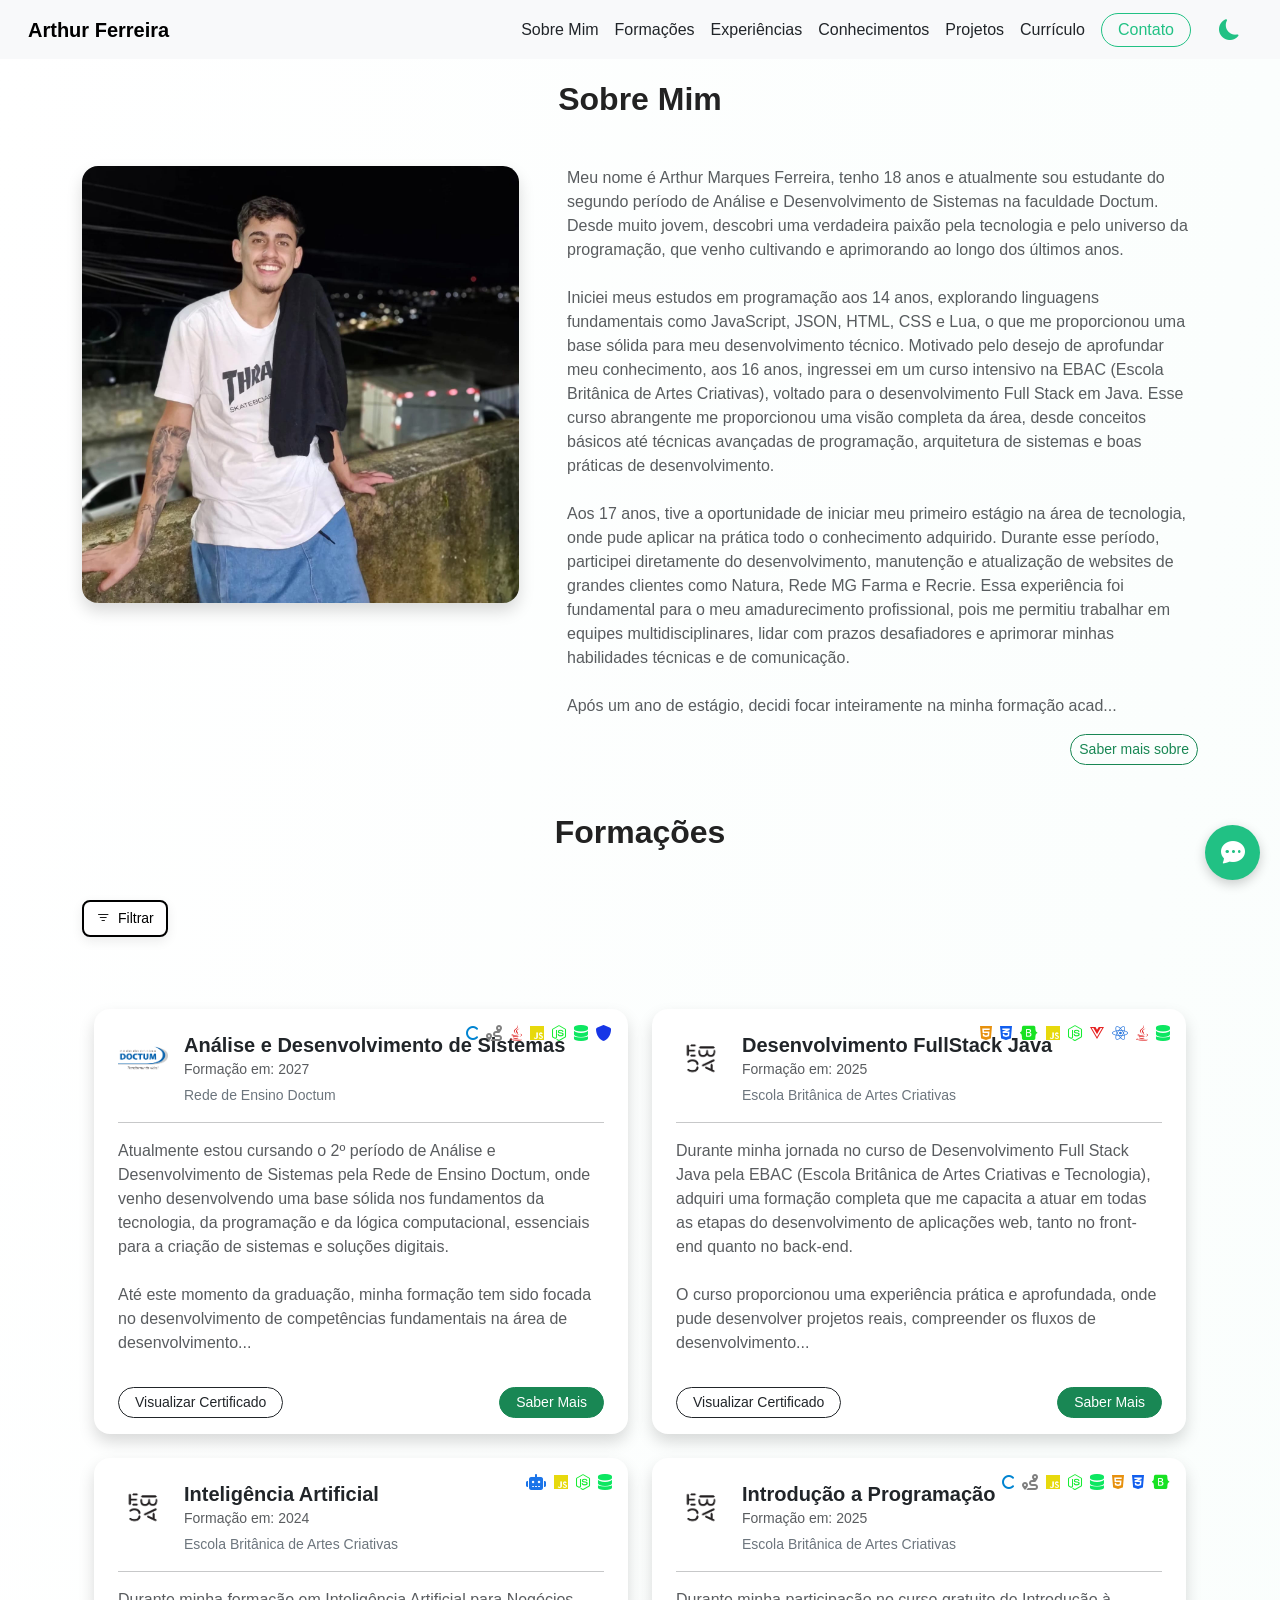
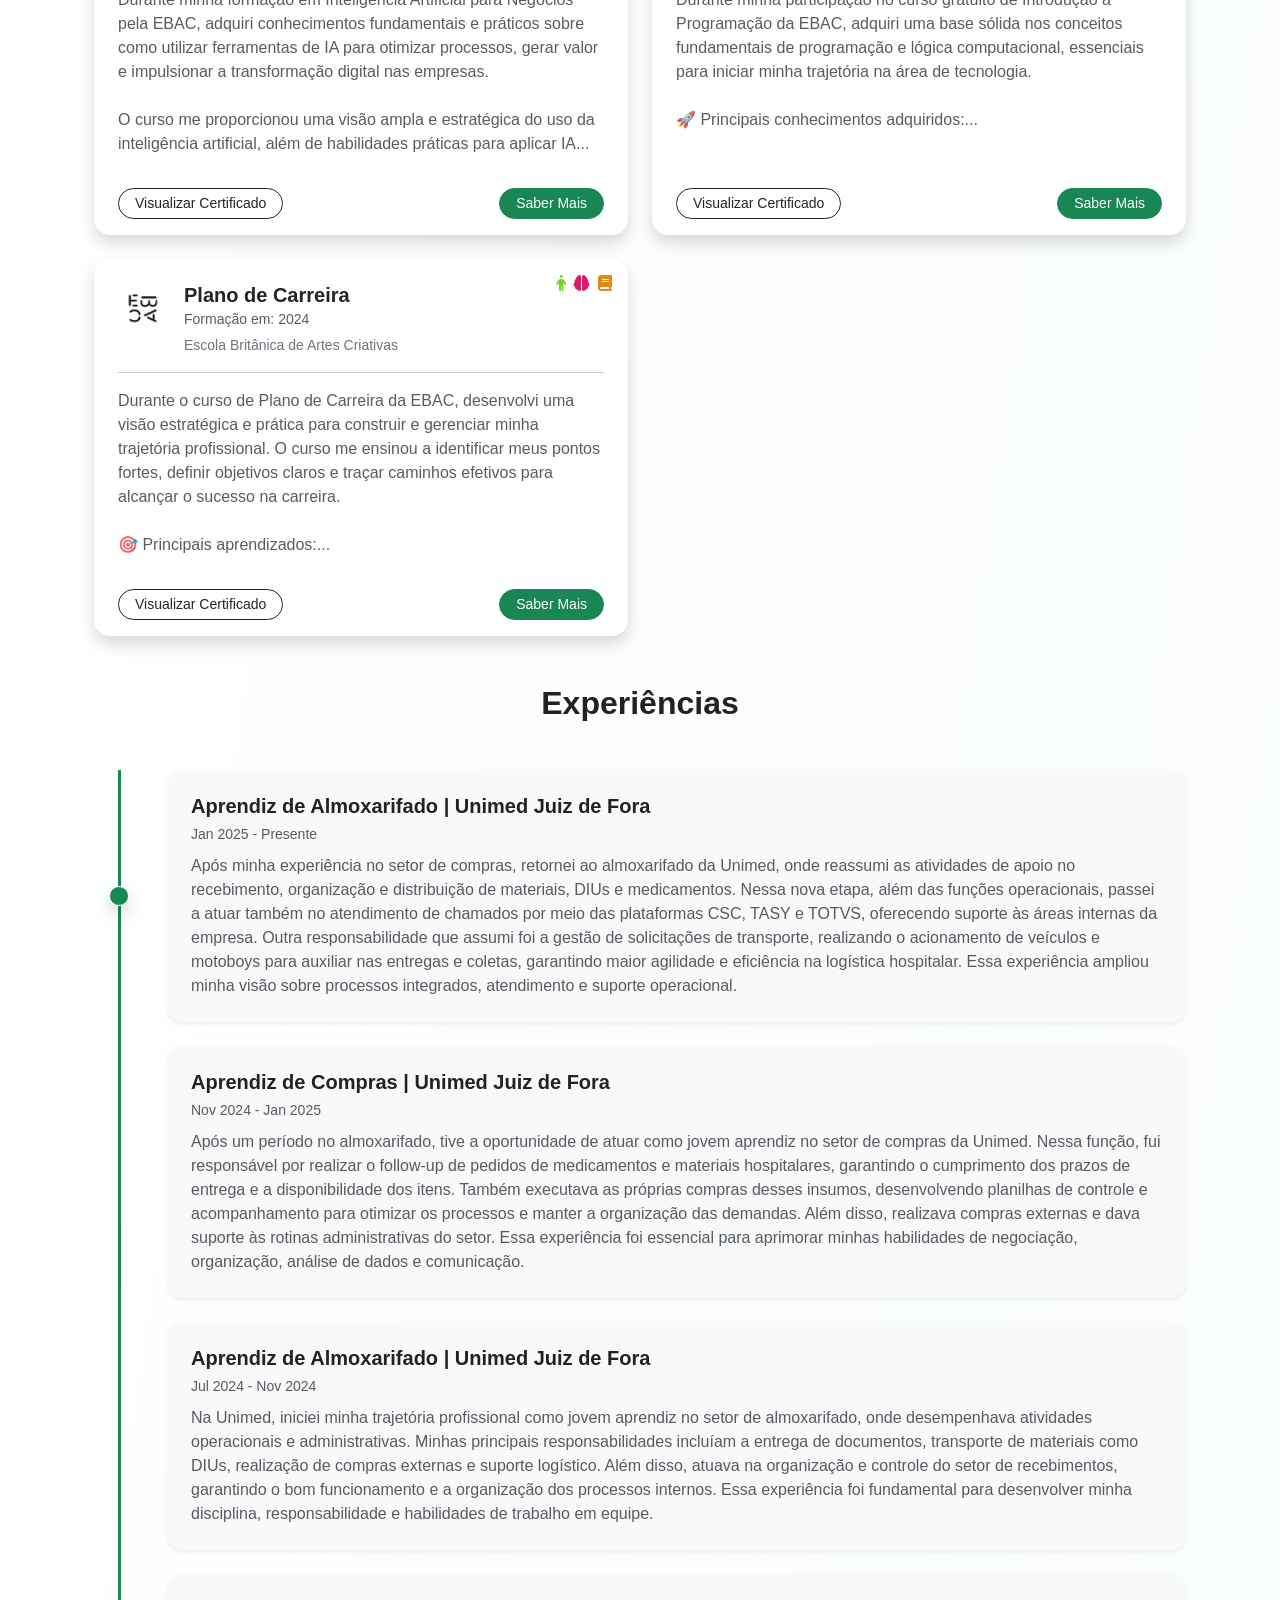
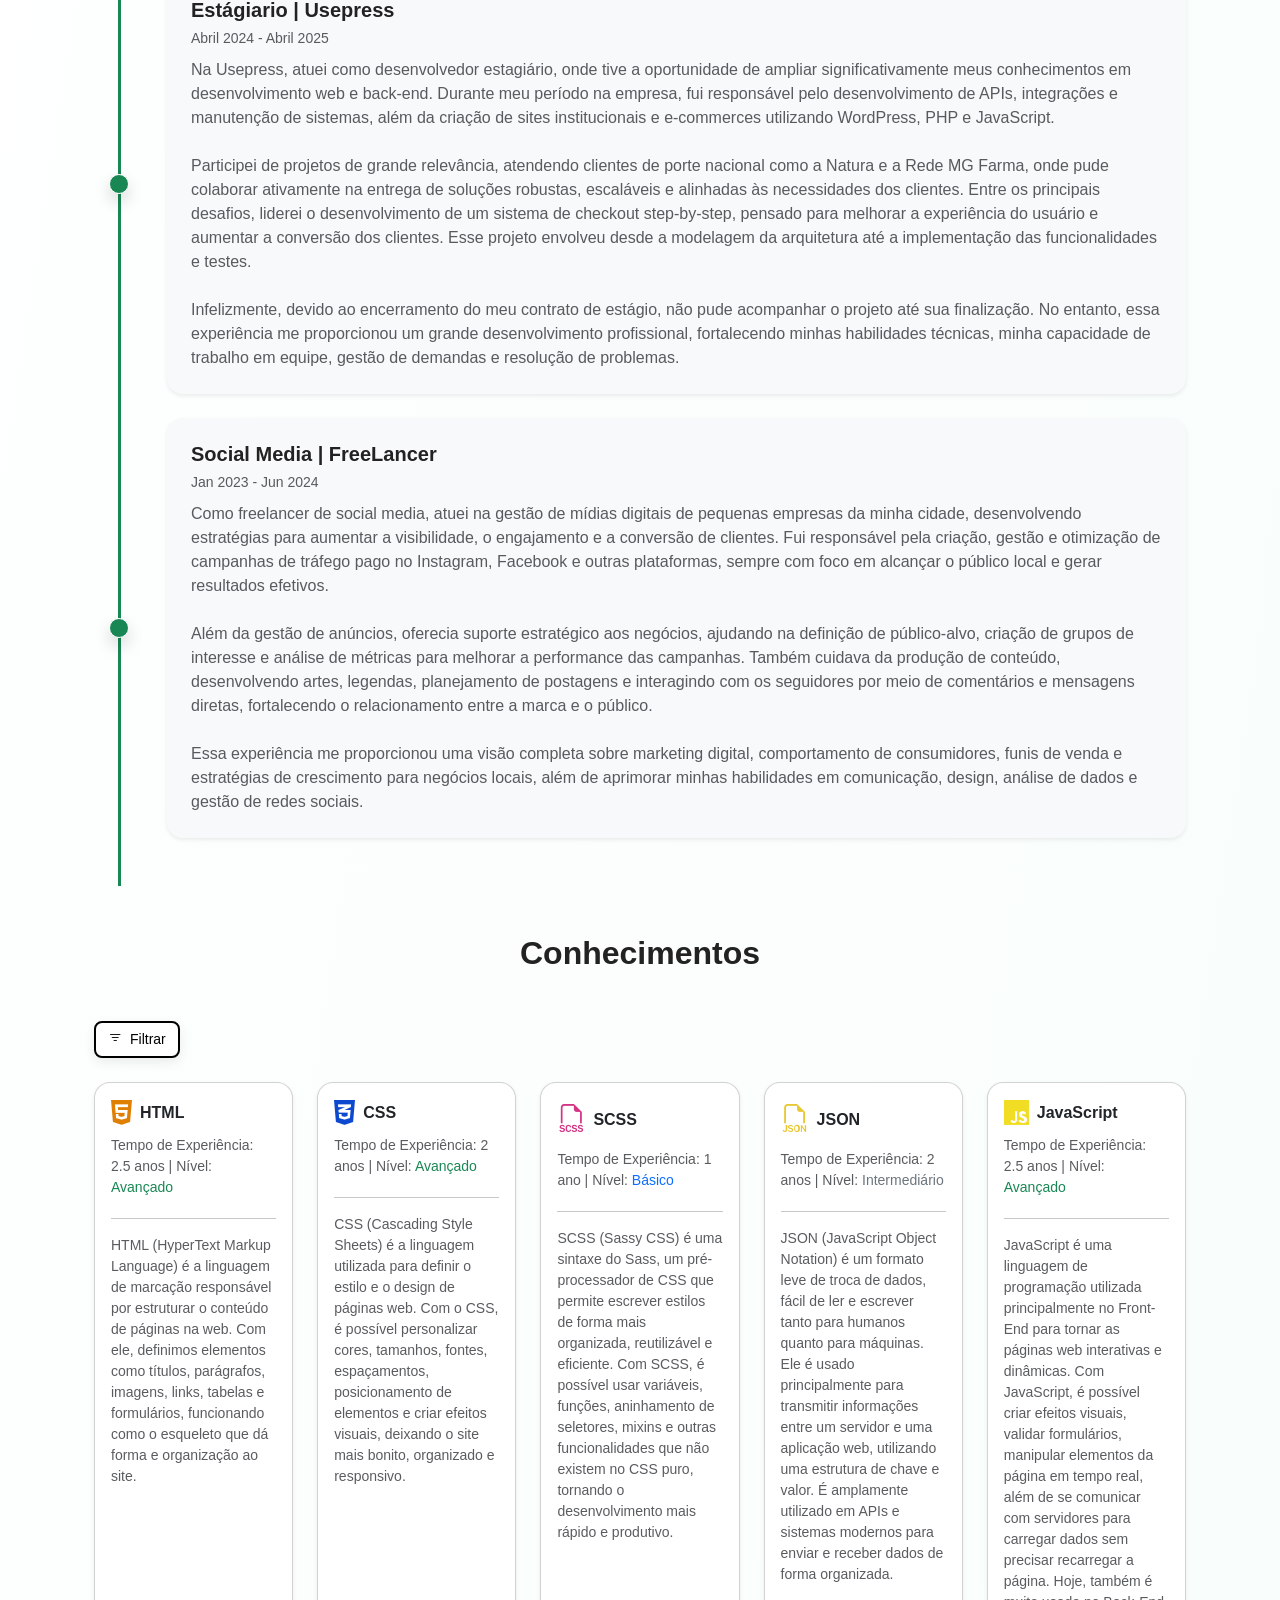
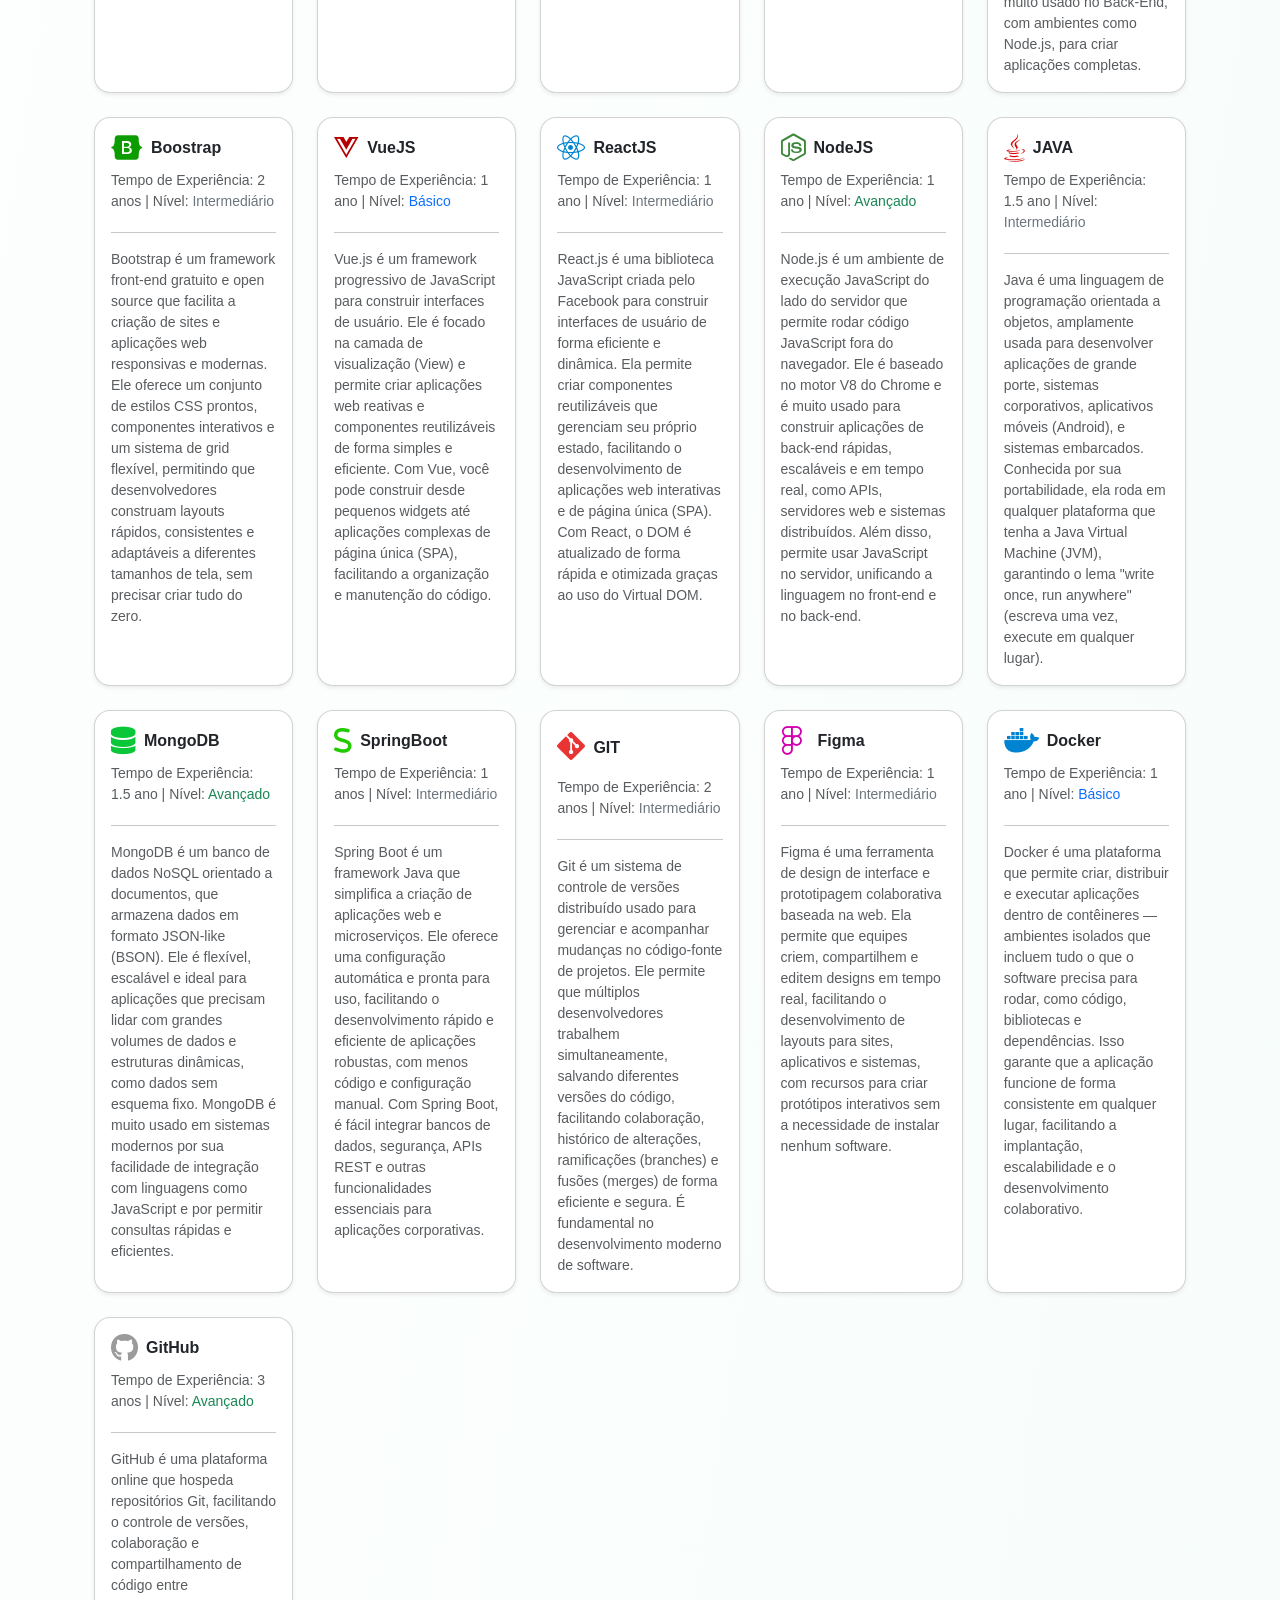
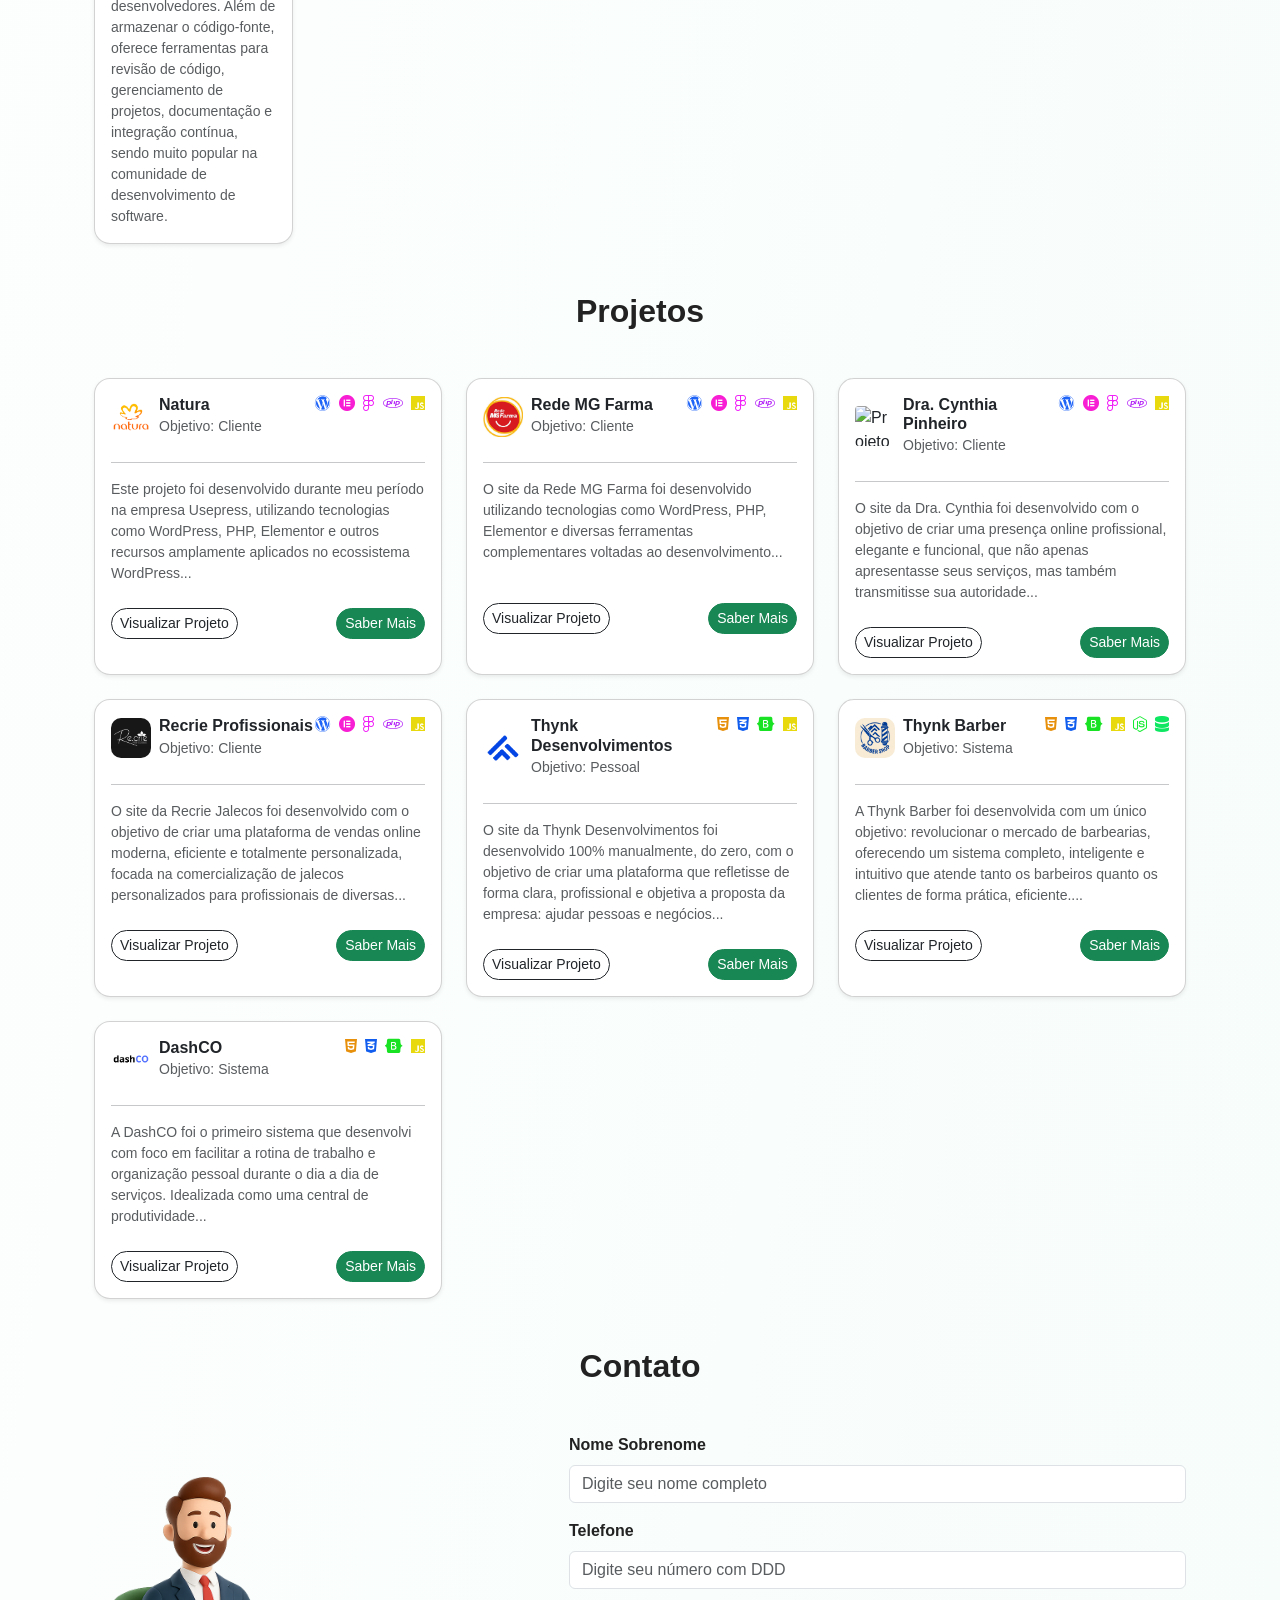
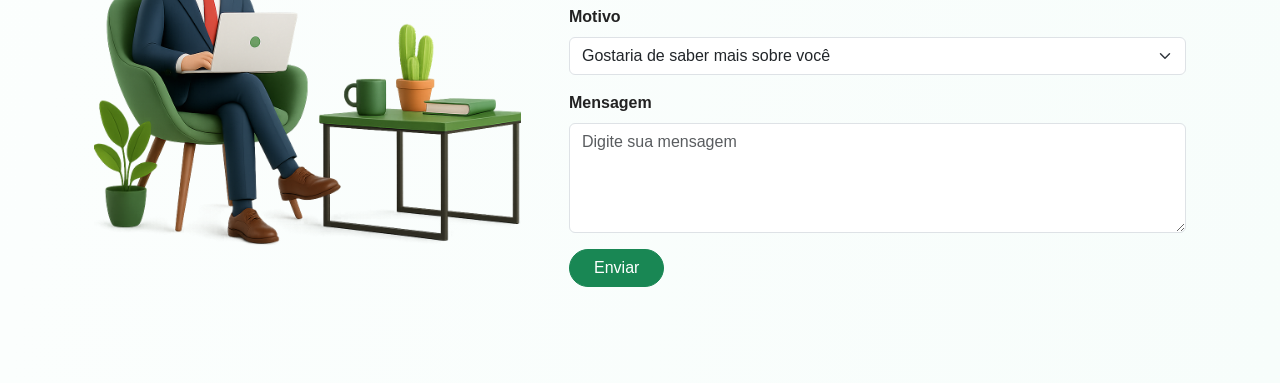
==== commit 5bb13515: "Update index.html" ====
--- a/pages/index.html
+++ b/pages/index.html
@@ -398,7 +398,7 @@
                     <li class="nav-item"><a class="nav-link" href="#experiencias">Experiências</a></li>
                     <li class="nav-item"><a class="nav-link" href="#conhecimentos">Conhecimentos</a></li>
                     <li class="nav-item"><a class="nav-link" href="#projetos">Projetos</a></li>
-                    <li class="nav-item"><a class="nav-link" href="../downloads/curriculo.pdf">Meu Currículo</a></li>
+                    <li class="nav-item"><a class="nav-link" hre=""> Currículo</a></li>
                     <li class="nav-item">
                         <a class="nav-link btn btn-outline-verde px-3 py-1 ms-2" style="border-radius: 45px;"
                             href="https://api.whatsapp.com/send/?phone=5532991145114&text&type=phone_number&app_absent=0">Contato</a>
@@ -2406,4 +2406,4 @@
 
 </body>
 
-</html>+</html>
